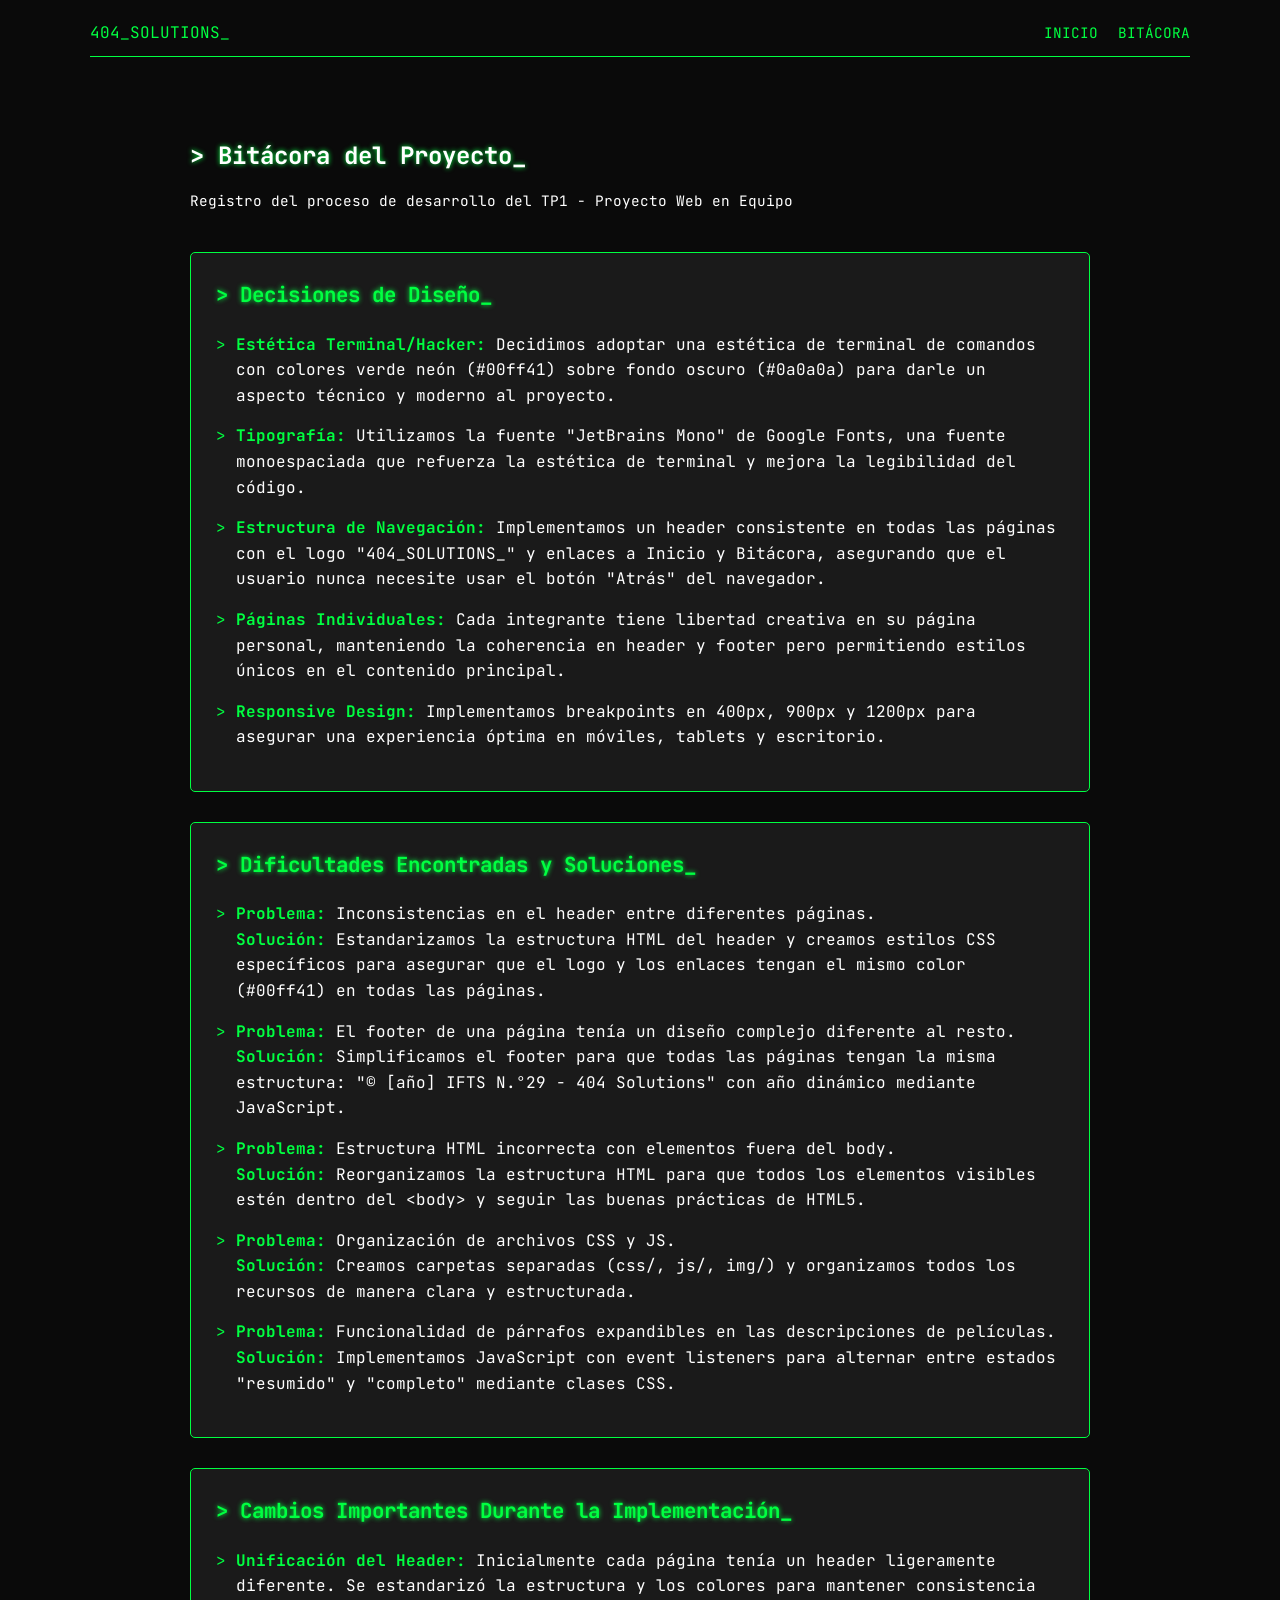
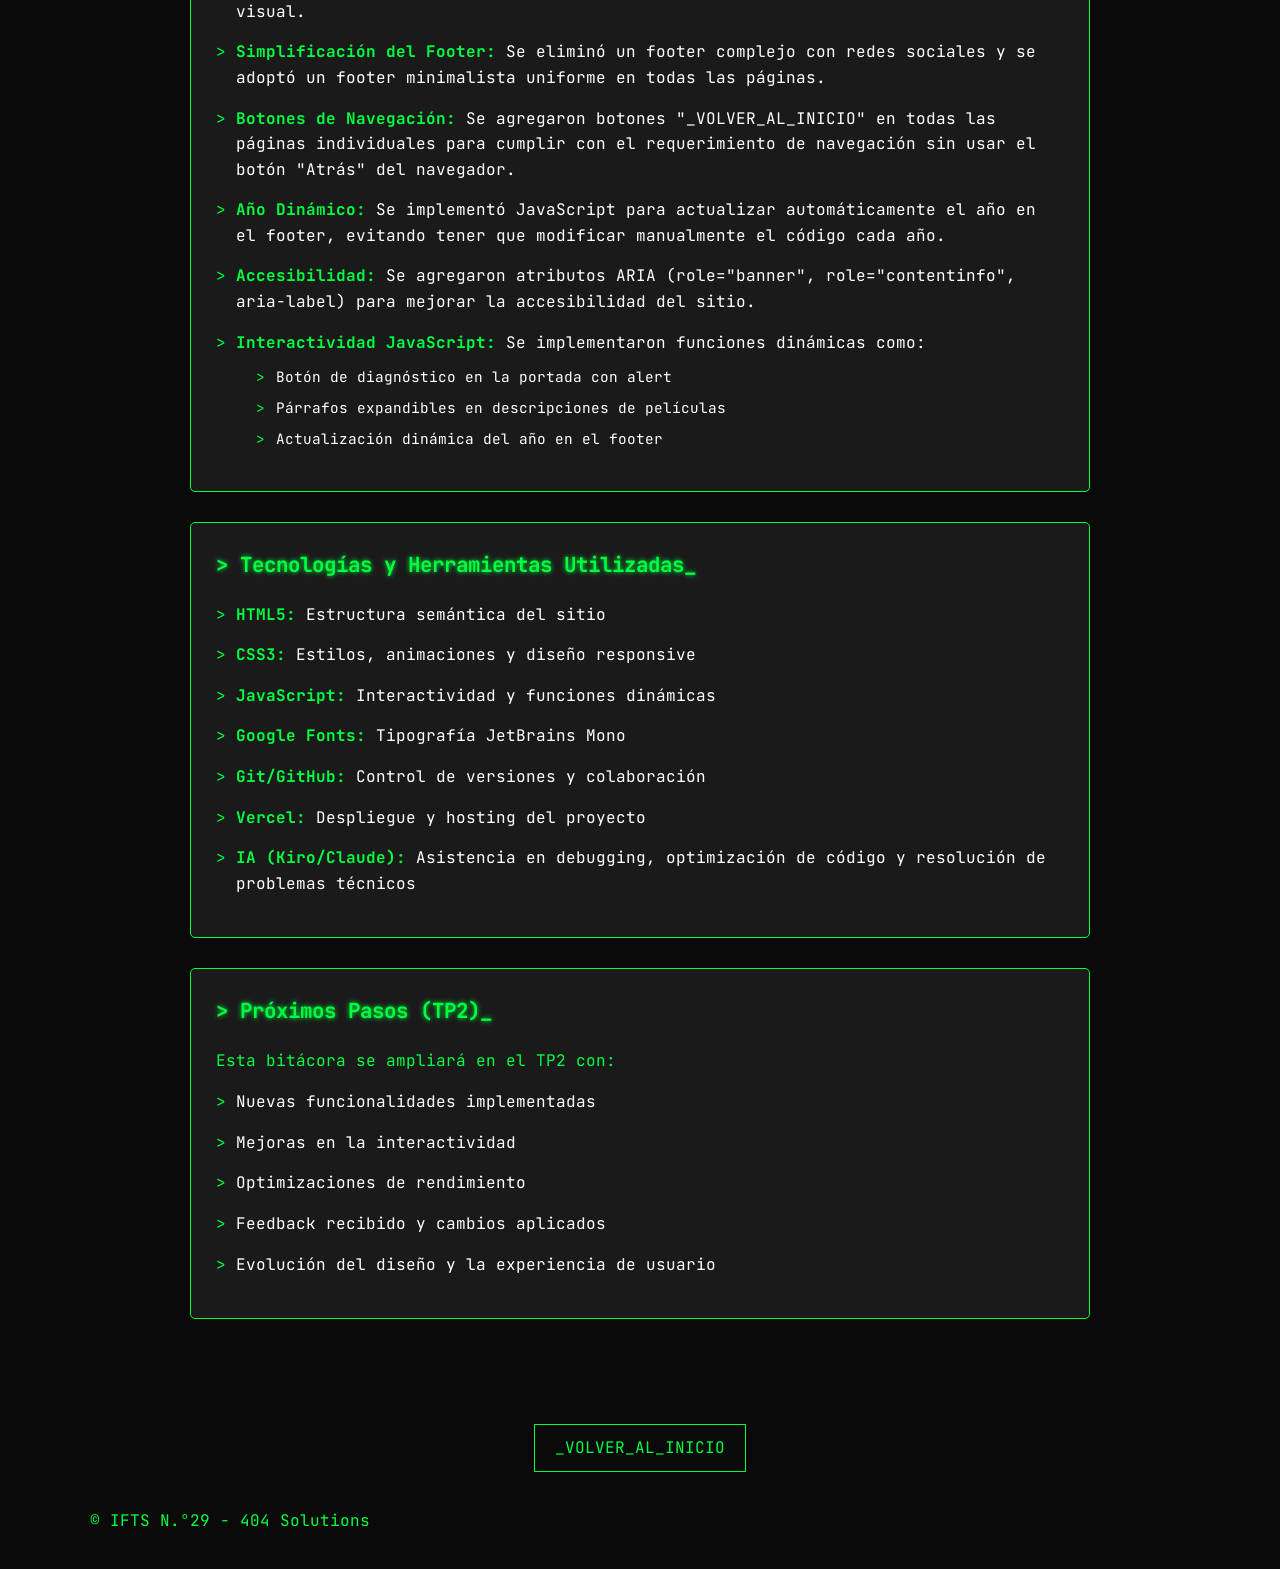
==== bitacora.html @ 89e1ec64 "page raquel.html, estilos y bitacora" ====
<!DOCTYPE html>
<html lang="es">

<head>
    <meta charset="UTF-8">
    <meta name="viewport" content="width=device-width, initial-scale=1.0">
    <title>Bitácora - 404 Solutions</title>
    <link rel="stylesheet" href="css/styles.css">
    <link href="https://fonts.googleapis.com/css2?family=JetBrains+Mono:wght@400;700&display=swap" rel="stylesheet">
    <link rel="icon" href="img/logo404solution.ico" type="image/x-icon" />
</head>

<body class="terminal-theme">
    <header>
        <nav class="nav-container">
            <div class="logo">404_SOLUTIONS_</div>
            <ul class="nav-links">
                <li><a href="index.html">Inicio</a></li>
                <li><a href="bitacora.html" class="active">Bitácora</a></li>
            </ul>
        </nav>
    </header>

    <main>
        <section id="bitacora">
            <h1>&gt; Bitácora del Proyecto_</h1>
            <p>Registro del proceso de desarrollo del TP1 - Proyecto Web en Equipo</p>

            <article class="bitacora-entry">
                <h2>&gt; Decisiones de Diseño_</h2>
                <ul>
                    <li><strong>Estética Terminal/Hacker:</strong> Decidimos adoptar una estética de terminal de comandos con colores verde neón (#00ff41) sobre fondo oscuro (#0a0a0a) para darle un aspecto técnico y moderno al proyecto.</li>
                    
                    <li><strong>Tipografía:</strong> Utilizamos la fuente "JetBrains Mono" de Google Fonts, una fuente monoespaciada que refuerza la estética de terminal y mejora la legibilidad del código.</li>
                    
                    <li><strong>Estructura de Navegación:</strong> Implementamos un header consistente en todas las páginas con el logo "404_SOLUTIONS_" y enlaces a Inicio y Bitácora, asegurando que el usuario nunca necesite usar el botón "Atrás" del navegador.</li>
                    
                    <li><strong>Páginas Individuales:</strong> Cada integrante tiene libertad creativa en su página personal, manteniendo la coherencia en header y footer pero permitiendo estilos únicos en el contenido principal.</li>
                    
                    <li><strong>Responsive Design:</strong> Implementamos breakpoints en 400px, 900px y 1200px para asegurar una experiencia óptima en móviles, tablets y escritorio.</li>
                </ul>
            </article>

            <article class="bitacora-entry">
                <h2>&gt; Dificultades Encontradas y Soluciones_</h2>
                <ul>
                    <li><strong>Problema:</strong> Inconsistencias en el header entre diferentes páginas.
                        <br><strong>Solución:</strong> Estandarizamos la estructura HTML del header y creamos estilos CSS específicos para asegurar que el logo y los enlaces tengan el mismo color (#00ff41) en todas las páginas.</li>
                    
                    <li><strong>Problema:</strong> El footer de una página tenía un diseño complejo diferente al resto.
                        <br><strong>Solución:</strong> Simplificamos el footer para que todas las páginas tengan la misma estructura: "&copy; [año] IFTS N.°29 - 404 Solutions" con año dinámico mediante JavaScript.</li>
                    
                    <li><strong>Problema:</strong> Estructura HTML incorrecta con elementos fuera del body.
                        <br><strong>Solución:</strong> Reorganizamos la estructura HTML para que todos los elementos visibles estén dentro del &lt;body&gt; y seguir las buenas prácticas de HTML5.</li>
                    
                    <li><strong>Problema:</strong> Organización de archivos CSS y JS.
                        <br><strong>Solución:</strong> Creamos carpetas separadas (css/, js/, img/) y organizamos todos los recursos de manera clara y estructurada.</li>
                    
                    <li><strong>Problema:</strong> Funcionalidad de párrafos expandibles en las descripciones de películas.
                        <br><strong>Solución:</strong> Implementamos JavaScript con event listeners para alternar entre estados "resumido" y "completo" mediante clases CSS.</li>
                </ul>
            </article>

            <article class="bitacora-entry">
                <h2>&gt; Cambios Importantes Durante la Implementación_</h2>
                <ul>
                    <li><strong>Unificación del Header:</strong> Inicialmente cada página tenía un header ligeramente diferente. Se estandarizó la estructura y los colores para mantener consistencia visual.</li>
                    
                    <li><strong>Simplificación del Footer:</strong> Se eliminó un footer complejo con redes sociales y se adoptó un footer minimalista uniforme en todas las páginas.</li>
                    
                    <li><strong>Botones de Navegación:</strong> Se agregaron botones "_VOLVER_AL_INICIO" en todas las páginas individuales para cumplir con el requerimiento de navegación sin usar el botón "Atrás" del navegador.</li>
                    
                    <li><strong>Año Dinámico:</strong> Se implementó JavaScript para actualizar automáticamente el año en el footer, evitando tener que modificar manualmente el código cada año.</li>
                    
                    <li><strong>Accesibilidad:</strong> Se agregaron atributos ARIA (role="banner", role="contentinfo", aria-label) para mejorar la accesibilidad del sitio.</li>
                    
                    <li><strong>Interactividad JavaScript:</strong> Se implementaron funciones dinámicas como:
                        <ul>
                            <li>Botón de diagnóstico en la portada con alert</li>
                            <li>Párrafos expandibles en descripciones de películas</li>
                            <li>Actualización dinámica del año en el footer</li>
                        </ul>
                    </li>
                </ul>
            </article>

            <article class="bitacora-entry">
                <h2>&gt; Tecnologías y Herramientas Utilizadas_</h2>
                <ul>
                    <li><strong>HTML5:</strong> Estructura semántica del sitio</li>
                    <li><strong>CSS3:</strong> Estilos, animaciones y diseño responsive</li>
                    <li><strong>JavaScript:</strong> Interactividad y funciones dinámicas</li>
                    <li><strong>Google Fonts:</strong> Tipografía JetBrains Mono</li>
                    <li><strong>Git/GitHub:</strong> Control de versiones y colaboración</li>
                    <li><strong>Vercel:</strong> Despliegue y hosting del proyecto</li>
                    <li><strong>IA (Kiro/Claude):</strong> Asistencia en debugging, optimización de código y resolución de problemas técnicos</li>
                </ul>
            </article>

            <article class="bitacora-entry">
                <h2>&gt; Próximos Pasos (TP2)_</h2>
                <p>Esta bitácora se ampliará en el TP2 con:</p>
                <ul>
                    <li>Nuevas funcionalidades implementadas</li>
                    <li>Mejoras en la interactividad</li>
                    <li>Optimizaciones de rendimiento</li>
                    <li>Feedback recibido y cambios aplicados</li>
                    <li>Evolución del diseño y la experiencia de usuario</li>
                </ul>
            </article>
        </section>

        <div class="back-navigation">
            <a href="index.html" class="nav-button">_VOLVER_AL_INICIO</a>
        </div>
    </main>

    <footer role="contentinfo">
        <p>&copy; <span id="year"></span> IFTS N.°29 - 404 Solutions</p>
    </footer>

    <script src="js/main.js"></script>
</body>

</html>
---- css/styles.css ----
/* Importación de Google Fonts [cite: 60, 95] */
@import url('https://fonts.googleapis.com/css2?family=JetBrains+Mono:wght@400;700&display=swap');

:root {
    --bg-color: #0a0a0a;
    --terminal-green: #00ff41;
    --dark-green: #003b00;
    --text-accent: #ffffff;
    --link-color: #008f11;
    --surface-color: #333
}

body {
    background-color: var(--bg-color);
    color: var(--terminal-green);
    font-family: 'JetBrains Mono', monospace;
    line-height: 1.6;
    margin: 0;
    padding: 20px;
}

/* Navegación  */
.nav-container {
    display: flex;
    justify-content: space-between;
    align-items: center;
    border-bottom: 1px solid var(--terminal-green);
    padding-bottom: 10px;
    margin-bottom: 40px;
}

.nav-links {
    list-style: none;
    display: flex;
    gap: 20px;
    margin: 0;
}

.nav-links a {
    color: var(--terminal-green);
    text-decoration: none;
    text-transform: uppercase;
    font-size: 0.9rem;
}

.nav-links a:hover {
    background: var(--terminal-green);
    color: var(--bg-color);
}

/* Secciones */
h1, h2 {
    color: var(--text-accent);
    text-shadow: 0 0 5px var(--terminal-green);
}

/* Grid de Integrantes*/
.grid-container {
    display: grid;
    gap: 20px;
    margin-top: 20px;
}

.card-link {
    border: 1px solid var(--terminal-green);
    padding: 15px;
    text-decoration: none;
    color: var(--terminal-green);
    text-align: center;
    transition: all 0.3s ease;
}

.card-link:hover {
    background-color: var(--dark-green);
    box-shadow: 0 0 10px var(--terminal-green);
}

/* Botón de Interacción */
.nav-button {
    background-color: transparent;
    border: 1px solid var(--terminal-green);
    color: var(--terminal-green);
    padding: 10px 20px;
    font-family: inherit;
    cursor: pointer;
    margin-top: 15px;
}

.nav-button:hover {
    background-color: var(--terminal-green);
    color: var(--bg-color);
}

/* Perfil y Tarjeta */
.profile-main {
    display: flex;
    flex-direction: column;
    align-items: center;
    padding: 20px;
}

.profile-card {
    background: #1a1a1a;
    border: 1px solid var(--terminal-green);
    width: 100%;
    max-width: 800px;
    border-radius: 5px;
    overflow: hidden;
    margin-bottom: 30px;
}

.terminal-header {
    background: #333;
    padding: 8px 15px;
    display: flex;
    align-items: center;
    gap: 8px;
}

.dot { height: 12px; width: 12px; border-radius: 50%; display: inline-block; }
.red { background: #ff5f56; }
.yellow { background: #ffbd2e; }
.green { background: #27c93f; }
.title { color: #ccc; font-size: 0.8rem; margin-left: 10px; }

.profile-content {
    display: flex;
    flex-wrap: wrap;
    padding: 30px;
    gap: 30px;
}

.profile-image img {
    width: 200px;
    height: 200px;
    border: 2px solid var(--terminal-green);
    filter: grayscale(1) contrast(1.2);
    object-fit: cover;
}

.profile-info h1 { margin-top: 0; font-size: 1.5rem; }
.role { color: var(--text-accent); font-weight: bold; }

.skills {
    list-style: none;
    padding: 0;
    display: flex;
    flex-wrap: wrap;
    gap: 10px;
}

.skills li::before { content: "> "; }

.back-navigation { 
  margin-top: 20px; 
  text-align: center;
  padding: 20px;
}

.back-navigation .nav-button {
  display: inline-block;
  background-color: transparent;
  border: 1px solid var(--terminal-green);
  color: var(--terminal-green);
  padding: 10px 20px;
  font-family: inherit;
  cursor: pointer;
  text-decoration: none;
  transition: background-color 0.3s ease, color 0.3s ease;
}

.back-navigation .nav-button:hover {
  background-color: var(--terminal-green);
  color: var(--bg-color);
}

/* Ajuste Responsivo para la Tarjeta */
@media (max-width: 600px) {
    .profile-content { flex-direction: column; align-items: center; text-align: center; }
    .skills { justify-content: center; }
}

/* Estilos para Bitácora */
#bitacora {
    max-width: 900px;
    margin: 0 auto;
    padding: 20px;
}

#bitacora h1 {
    margin-bottom: 10px;
}

#bitacora > p {
    color: var(--text-accent);
    margin-bottom: 40px;
    font-size: 0.9rem;
}

.bitacora-entry {
    background: #1a1a1a;
    border: 1px solid var(--terminal-green);
    border-radius: 5px;
    padding: 25px;
    margin-bottom: 30px;
}

.bitacora-entry h2 {
    color: var(--terminal-green);
    margin-top: 0;
    margin-bottom: 20px;
    font-size: 1.3rem;
}

.bitacora-entry ul {
    list-style: none;
    padding-left: 0;
}

.bitacora-entry ul li {
    color: var(--text-accent);
    margin-bottom: 15px;
    padding-left: 20px;
    position: relative;
}

.bitacora-entry ul li::before {
    content: "> ";
    color: var(--terminal-green);
    position: absolute;
    left: 0;
}

.bitacora-entry ul ul {
    margin-top: 10px;
    padding-left: 20px;
}

.bitacora-entry ul ul li {
    font-size: 0.9rem;
    margin-bottom: 8px;
}

.bitacora-entry strong {
    color: var(--terminal-green);
}


/* BREAKPOINTS OBLIGATORIOS  */

/* Móvil Pequeño (400px) */
@media (min-width: 400px) {
    .grid-container {
        grid-template-columns: 1fr;
    }
}

/* Tablets (900px)  */
@media (min-width: 900px) {
    .grid-container {
        grid-template-columns: repeat(2, 1fr);
    }
}

/* Escritorio (1200px) */
@media (min-width: 1200px) {
    .grid-container {
        grid-template-columns: repeat(4, 1fr);
    }
    body {
        max-width: 1100px;
        margin: 0 auto;
    }
}
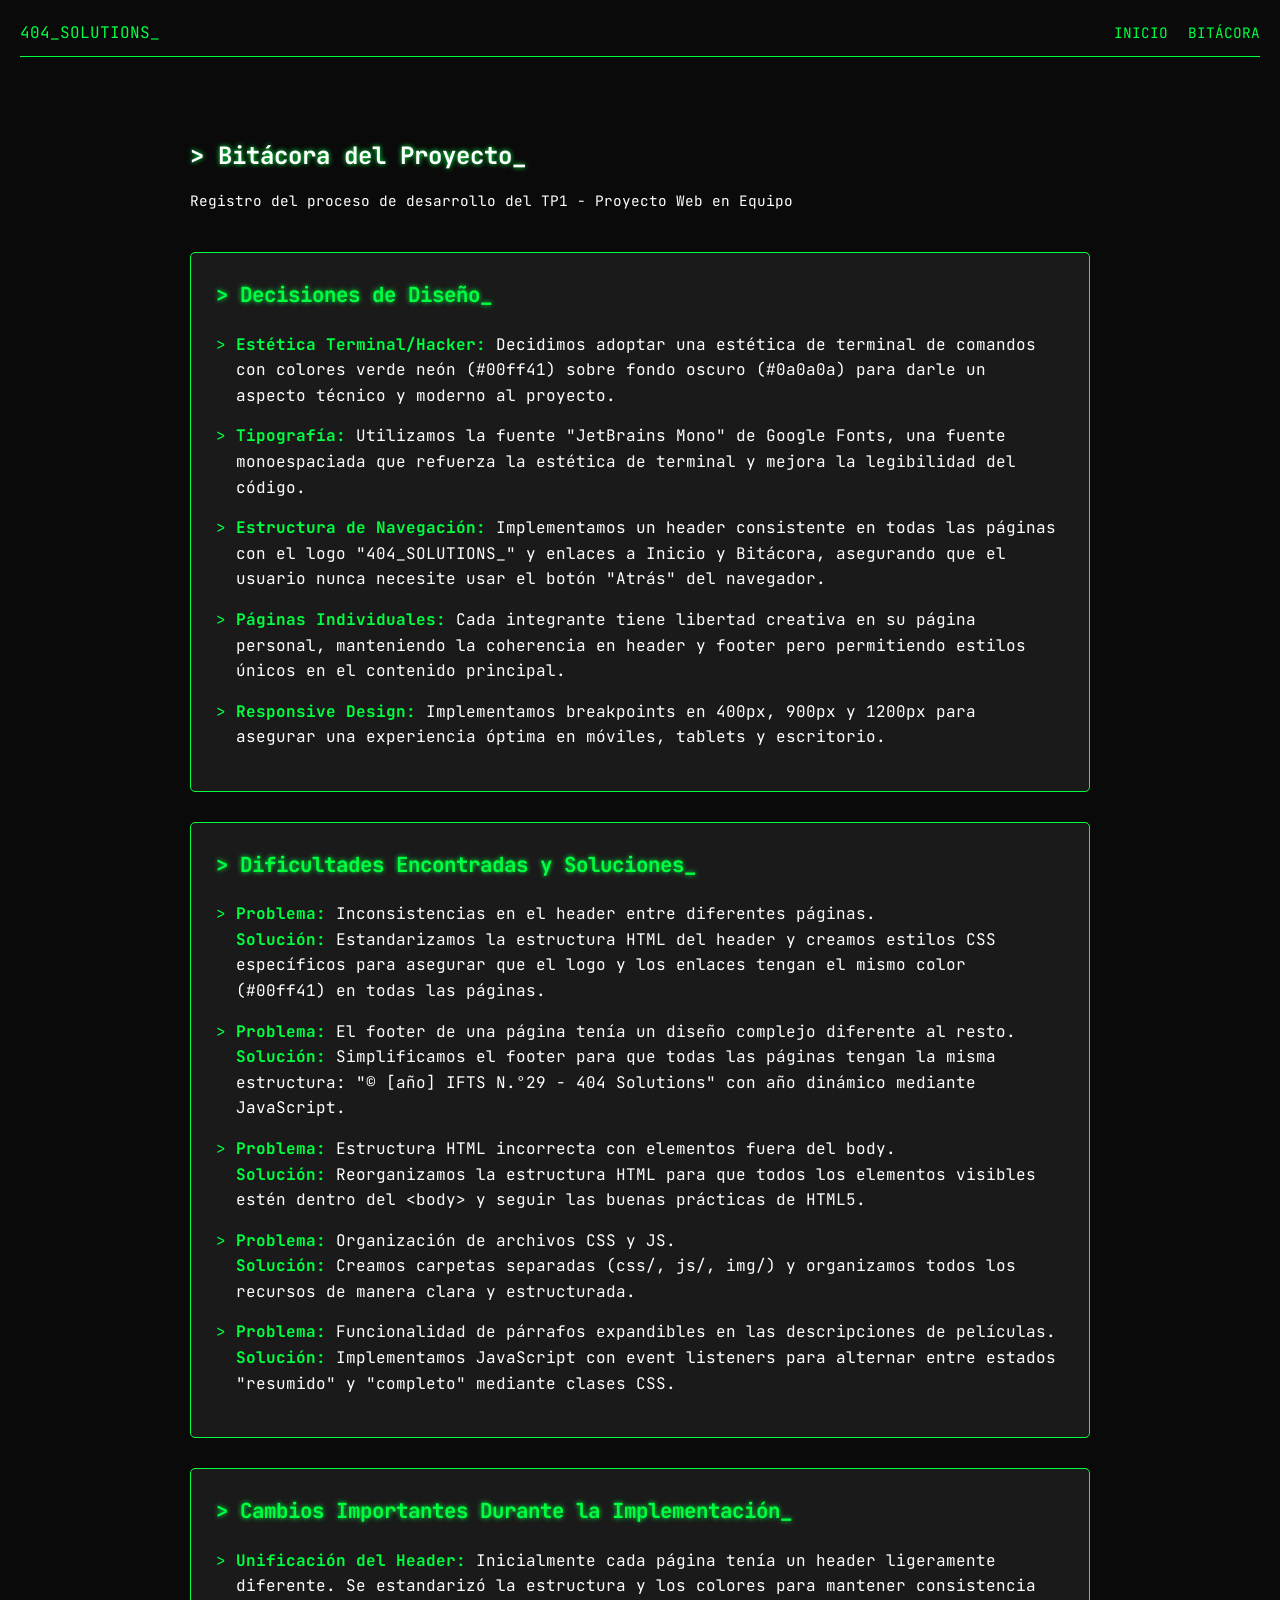
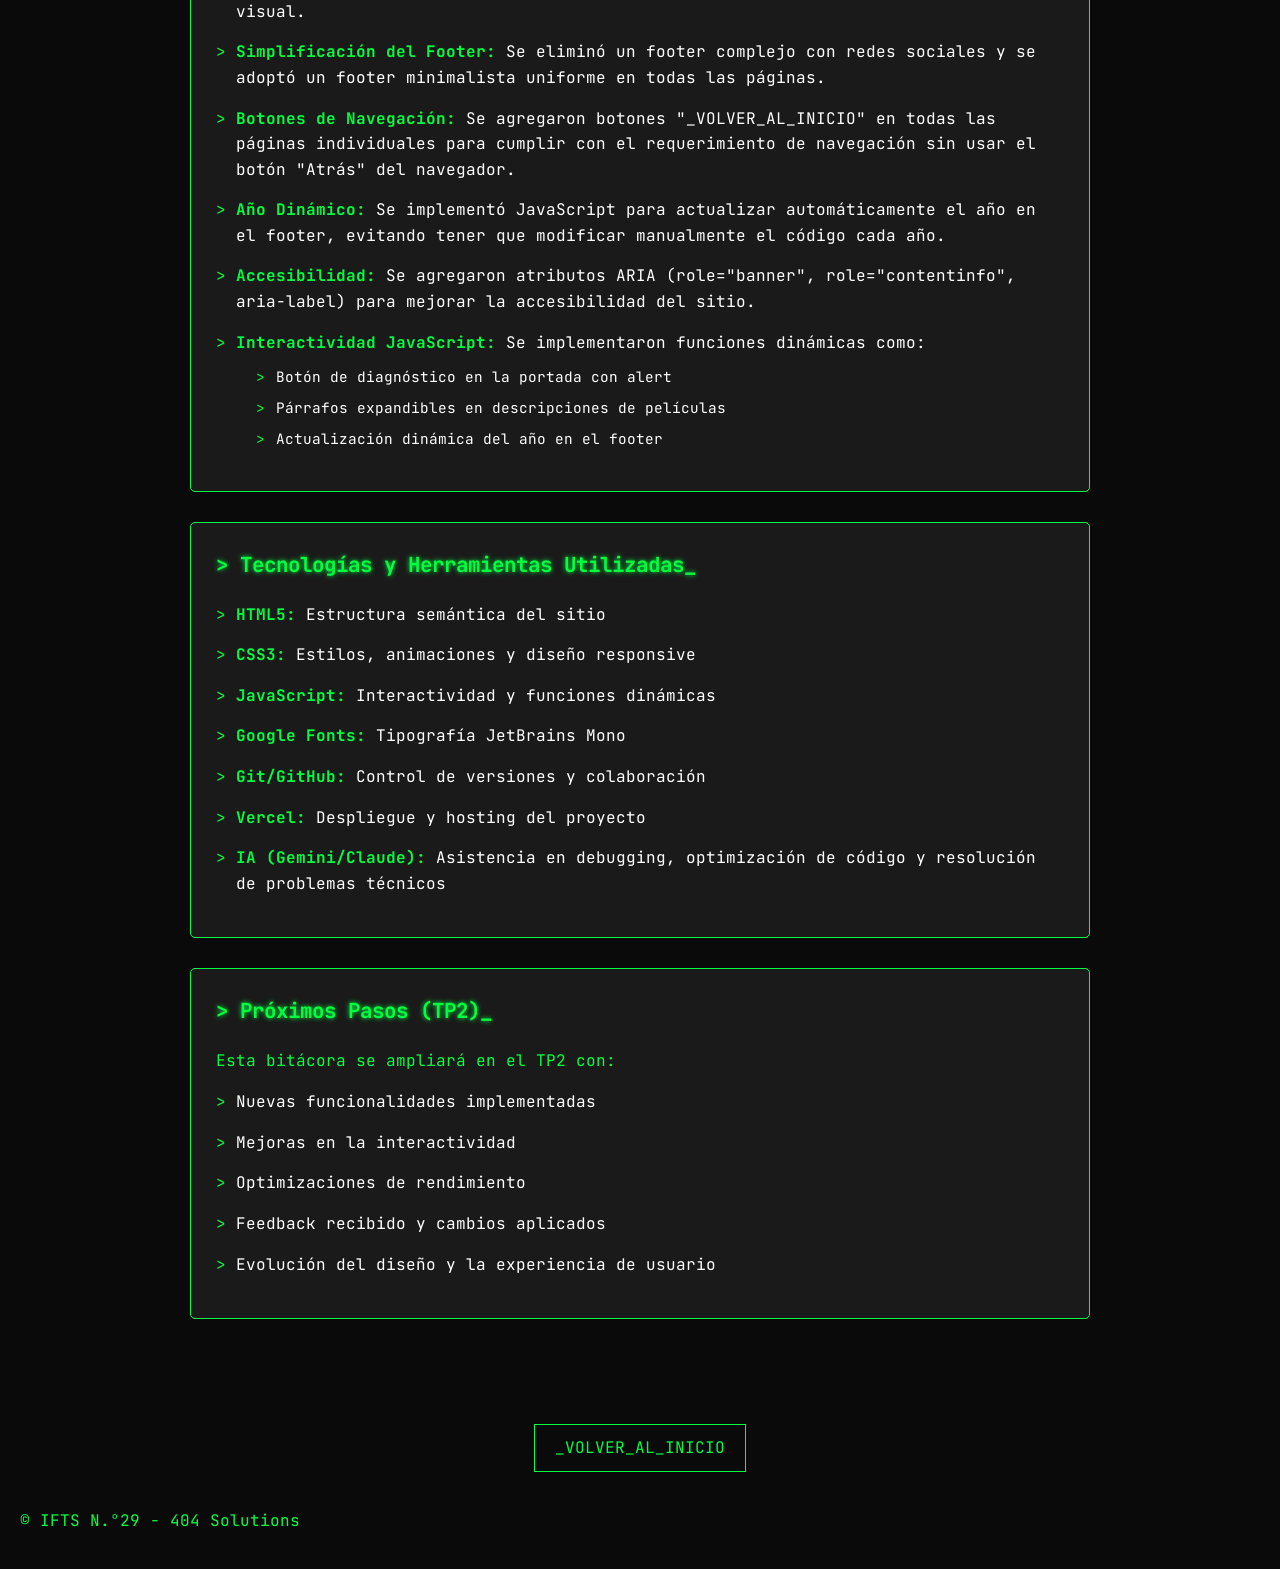
==== commit 0a9de66a: "modifica index y raquel" ====
--- a/bitacora.html
+++ b/bitacora.html
@@ -93,7 +93,7 @@
                     <li><strong>Google Fonts:</strong> Tipografía JetBrains Mono</li>
                     <li><strong>Git/GitHub:</strong> Control de versiones y colaboración</li>
                     <li><strong>Vercel:</strong> Despliegue y hosting del proyecto</li>
-                    <li><strong>IA (Kiro/Claude):</strong> Asistencia en debugging, optimización de código y resolución de problemas técnicos</li>
+                    <li><strong>IA (Gemini/Claude):</strong> Asistencia en debugging, optimización de código y resolución de problemas técnicos</li>
                 </ul>
             </article>
 
--- a/css/styles.css
+++ b/css/styles.css
@@ -54,11 +54,401 @@
     text-shadow: 0 0 5px var(--terminal-green);
 }
 
-/* Grid de Integrantes*/
+/* Hero Section Mejorado */
+#hero {
+    padding: 60px 20px;
+    text-align: center;
+    position: relative;
+    overflow: hidden;
+}
+
+#hero::before {
+    content: '';
+    position: absolute;
+    top: 0;
+    left: 0;
+    right: 0;
+    bottom: 0;
+    background: repeating-linear-gradient(
+        0deg,
+        transparent,
+        transparent 2px,
+        rgba(0, 255, 65, 0.03) 2px,
+        rgba(0, 255, 65, 0.03) 4px
+    );
+    pointer-events: none;
+    animation: scanlines 8s linear infinite;
+}
+
+@keyframes scanlines {
+    0% { transform: translateY(0); }
+    100% { transform: translateY(20px); }
+}
+
+.hero-content {
+    position: relative;
+    z-index: 1;
+    max-width: 800px;
+    margin: 0 auto;
+}
+
+.terminal-prompt {
+    font-size: 0.9rem;
+    margin-bottom: 20px;
+    opacity: 0;
+    animation: fadeIn 0.5s ease forwards;
+}
+
+.prompt-symbol {
+    color: var(--terminal-green);
+    margin-right: 5px;
+}
+
+.prompt-text {
+    color: var(--text-accent);
+}
+
+@keyframes fadeIn {
+    to { opacity: 1; }
+}
+
+.glitch-text {
+    font-size: clamp(2rem, 5vw, 3.5rem);
+    margin: 20px 0;
+    position: relative;
+    animation: glitch 3s infinite;
+}
+
+@keyframes glitch {
+    0%, 90%, 100% { transform: translate(0); }
+    92% { transform: translate(-2px, 2px); }
+    94% { transform: translate(2px, -2px); }
+    96% { transform: translate(-2px, -2px); }
+}
+
+.hero-description {
+    font-size: 1.1rem;
+    color: var(--text-accent);
+    margin: 30px 0;
+    line-height: 1.8;
+}
+
+.hero-stats {
+    display: flex;
+    justify-content: center;
+    gap: 40px;
+    margin: 40px 0;
+    flex-wrap: wrap;
+}
+
+.stat-item {
+    display: flex;
+    flex-direction: column;
+    align-items: center;
+    padding: 20px;
+    border: 1px solid var(--terminal-green);
+    background: rgba(0, 255, 65, 0.05);
+    min-width: 120px;
+    transition: all 0.3s ease;
+}
+
+.stat-item:hover {
+    background: rgba(0, 255, 65, 0.1);
+    box-shadow: 0 0 20px rgba(0, 255, 65, 0.3);
+    transform: translateY(-5px);
+}
+
+.stat-number {
+    font-size: 2rem;
+    font-weight: bold;
+    color: var(--terminal-green);
+    text-shadow: 0 0 10px var(--terminal-green);
+}
+
+.stat-label {
+    font-size: 0.8rem;
+    color: var(--text-accent);
+    margin-top: 5px;
+}
+
+.pulse-button {
+    animation: pulse 2s infinite;
+    position: relative;
+    overflow: hidden;
+}
+
+@keyframes pulse {
+    0%, 100% { box-shadow: 0 0 0 0 rgba(0, 255, 65, 0.7); }
+    50% { box-shadow: 0 0 0 10px rgba(0, 255, 65, 0); }
+}
+
+.button-icon {
+    margin-right: 8px;
+}
+
+.hero-decoration {
+    margin-top: 2.5rem;
+    padding: 0;
+    border: 0.0625rem solid var(--terminal-green);
+    background: rgba(0, 0, 0, 0.8);
+    text-align: left;
+    max-width: 37.5rem;
+    margin-left: auto;
+    margin-right: auto;
+    border-radius: 0.3125rem;
+    overflow: hidden;
+}
+
+.terminal-window-header {
+    background: #1a1a1a;
+    padding: 0.5rem 0.9375rem;
+    display: flex;
+    align-items: center;
+    gap: 0.5rem;
+    border-bottom: 0.0625rem solid var(--terminal-green);
+}
+
+.term-dot {
+    height: 0.75rem;
+    width: 0.75rem;
+    border-radius: 50%;
+    display: inline-block;
+}
+
+.term-dot.red { background: #ff5f56; }
+.term-dot.yellow { background: #ffbd2e; }
+.term-dot.green { background: #27c93f; }
+
+.term-title {
+    color: var(--terminal-green);
+    font-size: 0.8rem;
+    margin-left: 0.625rem;
+    font-family: 'JetBrains Mono', monospace;
+}
+
+.code-lines {
+    display: flex;
+    flex-direction: column;
+    gap: 0.5rem;
+    padding: 1.25rem;
+    height: 12.5rem;
+    overflow-y: auto;
+    scroll-behavior: smooth;
+}
+
+.code-lines::-webkit-scrollbar {
+    width: 0.5rem;
+}
+
+.code-lines::-webkit-scrollbar-track {
+    background: rgba(0, 0, 0, 0.3);
+}
+
+.code-lines::-webkit-scrollbar-thumb {
+    background: var(--terminal-green);
+    border-radius: 0.25rem;
+}
+
+.code-lines::-webkit-scrollbar-thumb:hover {
+    background: var(--link-color);
+}
+
+.terminal-prompt {
+    color: var(--terminal-green);
+    font-weight: bold;
+    margin-right: 5px;
+}
+
+.code-line {
+    font-size: 0.85rem;
+    color: var(--terminal-green);
+    display: block;
+}
+
+.status-ok {
+    color: #00ff00;
+    font-weight: bold;
+    text-shadow: 0 0 5px #00ff00;
+}
+
+/* Team Section Mejorado */
+#team-list {
+    padding: 60px 20px;
+}
+
+.section-header {
+    text-align: center;
+    margin-bottom: 50px;
+}
+
+.section-header h2 {
+    margin-bottom: 10px;
+}
+
+.section-subtitle {
+    color: var(--text-accent);
+    font-size: 0.9rem;
+    opacity: 0.7;
+}
+
+/* Grid de Integrantes Mejorado */
 .grid-container {
     display: grid;
-    gap: 20px;
+    gap: 25px;
     margin-top: 20px;
+    grid-template-columns: repeat(auto-fit, minmax(250px, 1fr));
+    max-width: 1400px;
+    margin-left: auto;
+    margin-right: auto;
+    justify-items: center;
+}
+
+/* Para 5 elementos: 3 arriba, 2 abajo centrados */
+.grid-container {
+    display: flex;
+    flex-wrap: wrap;
+    gap: 25px;
+    margin-top: 20px;
+    justify-content: center;
+    max-width: 1400px;
+    margin-left: auto;
+    margin-right: auto;
+}
+
+.team-card {
+    border: 2px solid var(--terminal-green);
+    padding: 25px;
+    text-decoration: none;
+    color: var(--terminal-green);
+    background: rgba(0, 0, 0, 0.5);
+    transition: all 0.3s ease;
+    position: relative;
+    overflow: hidden;
+    display: flex;
+    flex-direction: column;
+    width: 280px;
+    flex-shrink: 0;
+}
+
+.team-card::before {
+    content: '';
+    position: absolute;
+    top: 0;
+    left: -100%;
+    width: 100%;
+    height: 100%;
+    background: linear-gradient(90deg, transparent, rgba(0, 255, 65, 0.1), transparent);
+    transition: left 0.5s ease;
+}
+
+.team-card:hover::before {
+    left: 100%;
+}
+
+.team-card:hover {
+    background-color: rgba(0, 59, 0, 0.3);
+    box-shadow: 0 0 30px rgba(0, 255, 65, 0.4);
+    transform: translateY(-10px);
+    border-color: var(--text-accent);
+}
+
+.team-card.card-disabled {
+    opacity: 0.5;
+    cursor: not-allowed;
+}
+
+.team-card.card-disabled:hover {
+    transform: none;
+    box-shadow: none;
+    background-color: rgba(0, 0, 0, 0.5);
+}
+
+.card-header {
+    display: flex;
+    justify-content: space-between;
+    align-items: center;
+    margin-bottom: 15px;
+}
+
+.card-avatar {
+    width: 60px;
+    height: 60px;
+    border-radius: 50%;
+    overflow: hidden;
+    border: 2px solid var(--terminal-green);
+    display: flex;
+    align-items: center;
+    justify-content: center;
+    background: rgba(0, 0, 0, 0.8);
+    box-shadow: 0 0 10px rgba(0, 255, 65, 0.3);
+}
+
+.avatar-img {
+    width: 100%;
+    height: 100%;
+    object-fit: cover;
+    filter: grayscale(100%) contrast(1.2);
+    transition: filter 0.3s ease;
+}
+
+.team-card:hover .avatar-img {
+    filter: grayscale(0%) contrast(1);
+}
+
+.avatar-placeholder {
+    font-size: 2rem;
+    color: var(--terminal-green);
+    font-weight: bold;
+}
+
+.card-icon {
+    font-size: 2rem;
+}
+
+.card-status {
+    font-size: 0.7rem;
+    color: var(--terminal-green);
+    font-weight: bold;
+    animation: blink 2s infinite;
+}
+
+.card-status.offline {
+    color: #666;
+    animation: none;
+}
+
+@keyframes blink {
+    0%, 50%, 100% { opacity: 1; }
+    25%, 75% { opacity: 0.5; }
+}
+
+.card-name {
+    font-size: 1.5rem;
+    color: var(--text-accent);
+    margin: 10px 0;
+    text-shadow: 0 0 5px var(--terminal-green);
+}
+
+.card-role {
+    font-size: 0.9rem;
+    color: var(--terminal-green);
+    margin-bottom: 20px;
+}
+
+.card-footer {
+    margin-top: auto;
+    text-align: right;
+}
+
+.card-arrow {
+    font-size: 1.5rem;
+    color: var(--terminal-green);
+    transition: transform 0.3s ease;
+    display: inline-block;
+}
+
+.team-card:hover .card-arrow {
+    transform: translateX(10px);
 }
 
 .card-link {
@@ -251,24 +641,34 @@
 /* Móvil Pequeño (400px) */
 @media (min-width: 400px) {
     .grid-container {
-        grid-template-columns: 1fr;
+        justify-content: center;
+    }
+    
+    .team-card {
+        width: 100%;
+        max-width: 350px;
     }
 }
 
 /* Tablets (900px)  */
 @media (min-width: 900px) {
     .grid-container {
-        grid-template-columns: repeat(2, 1fr);
+        justify-content: center;
+    }
+    
+    .team-card {
+        width: 280px;
     }
 }
 
 /* Escritorio (1200px) */
 @media (min-width: 1200px) {
-    .grid-container {
-        grid-template-columns: repeat(4, 1fr);
-    }
     body {
-        max-width: 1100px;
+        max-width: 1400px;
         margin: 0 auto;
     }
+    
+    .grid-container {
+        justify-content: center;
+    }
 }
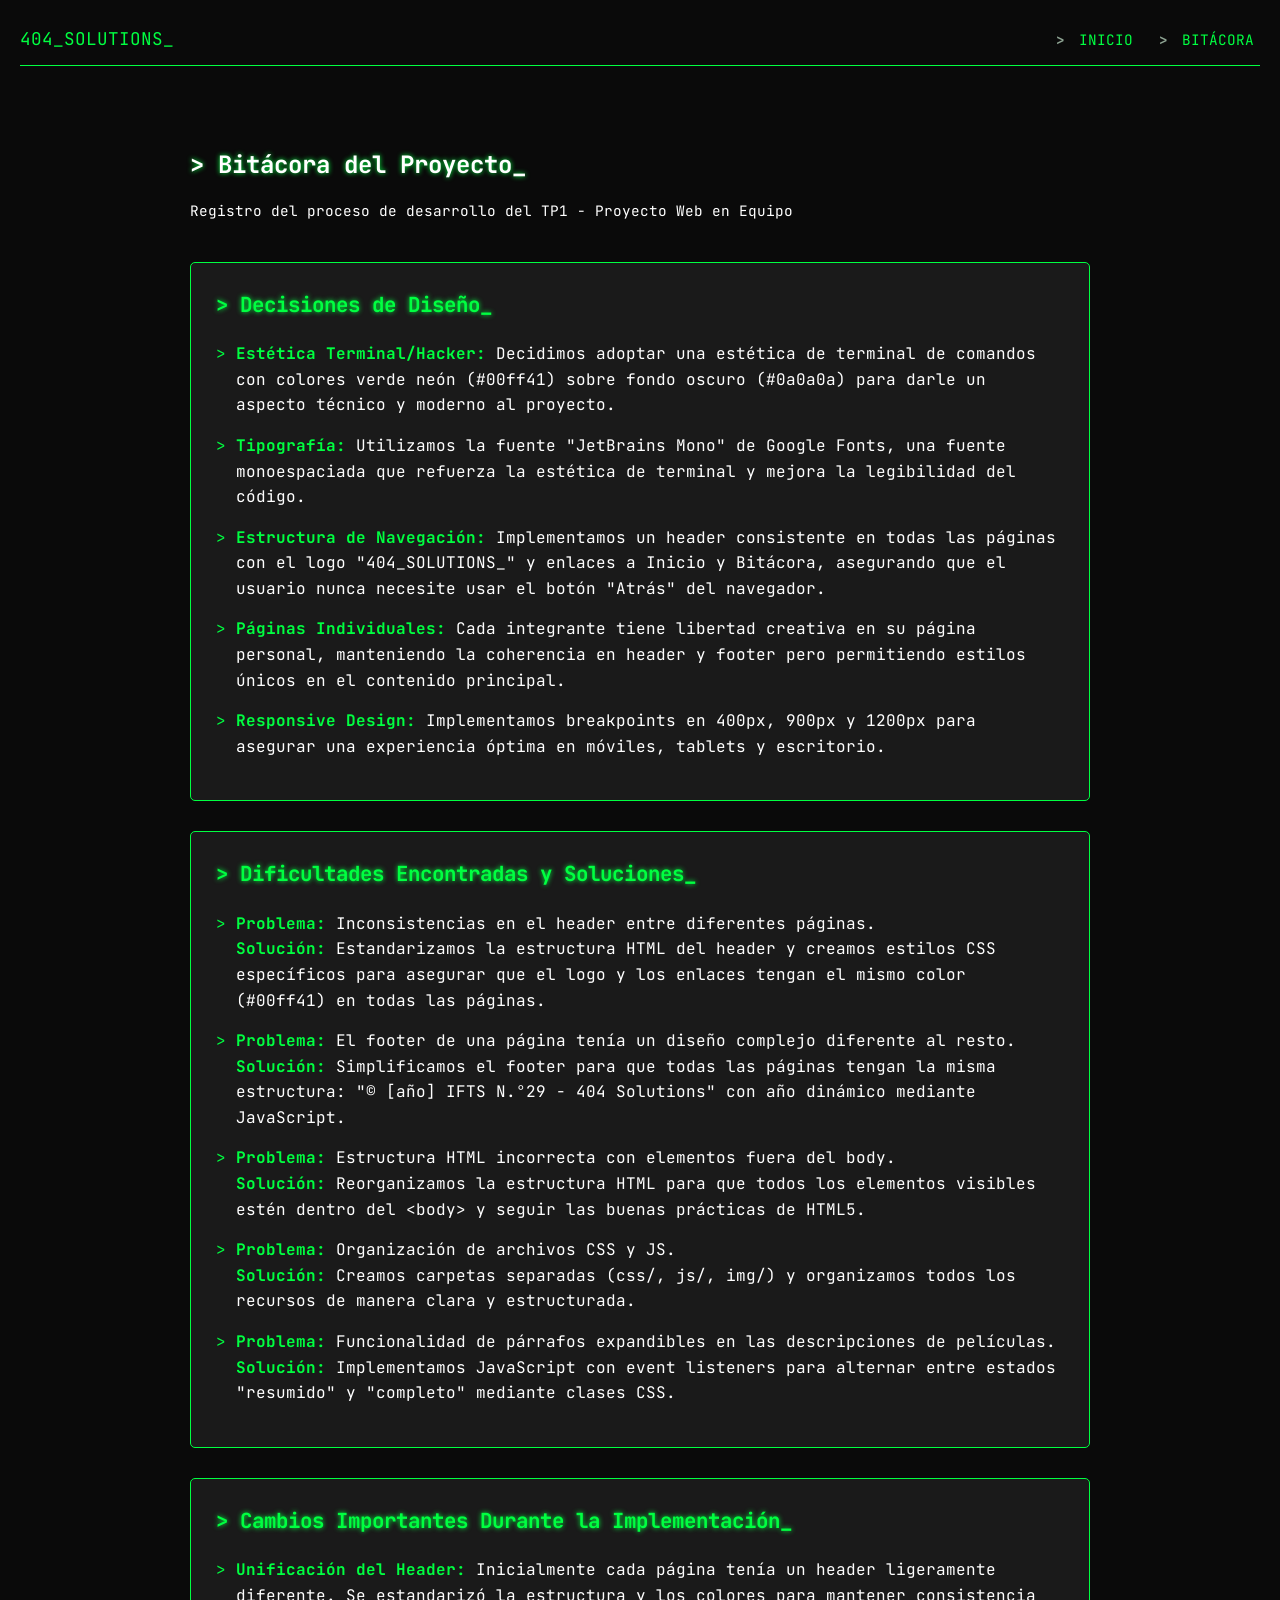
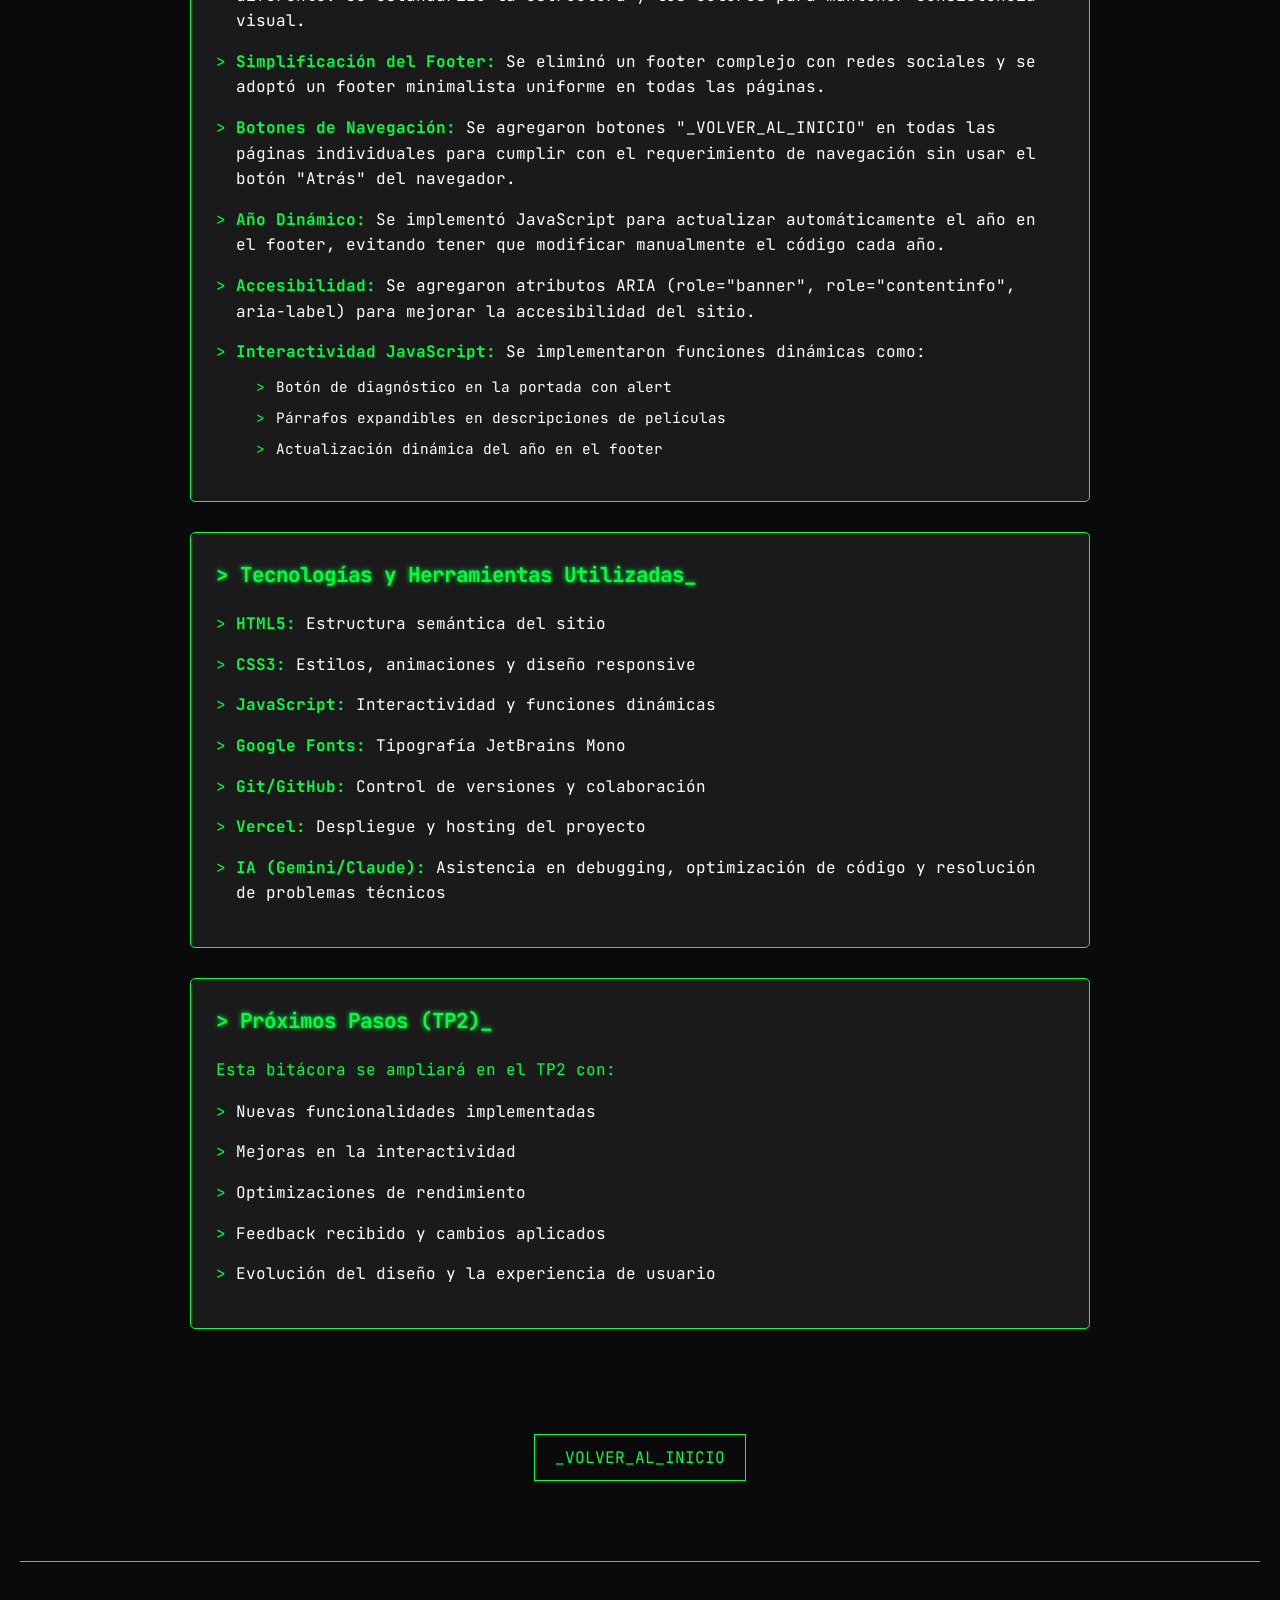
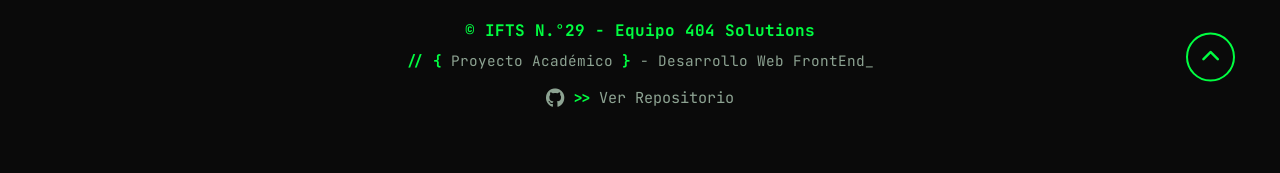
==== commit bde7b5a4: "feat: unificar header, footer, favicon y activar tarjeta Mariana en index" ====
--- a/bitacora.html
+++ b/bitacora.html
@@ -1,125 +1,243 @@
-<!DOCTYPE html>
+<!doctype html>
 <html lang="es">
-
-<head>
-    <meta charset="UTF-8">
-    <meta name="viewport" content="width=device-width, initial-scale=1.0">
+  <head>
+    <meta charset="UTF-8" />
+    <meta name="viewport" content="width=device-width, initial-scale=1.0" />
     <title>Bitácora - 404 Solutions</title>
-    <link rel="stylesheet" href="css/styles.css">
-    <link href="https://fonts.googleapis.com/css2?family=JetBrains+Mono:wght@400;700&display=swap" rel="stylesheet">
+    <link rel="stylesheet" href="css/styles.css" />
+    <link
+      href="https://fonts.googleapis.com/css2?family=JetBrains+Mono:wght@400;700&display=swap"
+      rel="stylesheet"
+    />
+    <link
+      rel="stylesheet"
+      href="https://cdnjs.cloudflare.com/ajax/libs/font-awesome/6.5.1/css/all.min.css"
+    />
     <link rel="icon" href="img/logo404solution.ico" type="image/x-icon" />
-</head>
-
-<body class="terminal-theme">
+  </head>
+
+  <body class="terminal-theme">
     <header>
-        <nav class="nav-container">
-            <div class="logo">404_SOLUTIONS_</div>
-            <ul class="nav-links">
-                <li><a href="index.html">Inicio</a></li>
-                <li><a href="bitacora.html" class="active">Bitácora</a></li>
-            </ul>
-        </nav>
+      <nav class="nav-container">
+        <a href="index.html" class="logo">404_SOLUTIONS_</a>
+        <ul class="nav-links">
+          <li><a href="index.html">Inicio</a></li>
+          <li><a href="bitacora.html" class="active">Bitácora</a></li>
+        </ul>
+      </nav>
     </header>
 
     <main>
-        <section id="bitacora">
-            <h1>&gt; Bitácora del Proyecto_</h1>
-            <p>Registro del proceso de desarrollo del TP1 - Proyecto Web en Equipo</p>
-
-            <article class="bitacora-entry">
-                <h2>&gt; Decisiones de Diseño_</h2>
-                <ul>
-                    <li><strong>Estética Terminal/Hacker:</strong> Decidimos adoptar una estética de terminal de comandos con colores verde neón (#00ff41) sobre fondo oscuro (#0a0a0a) para darle un aspecto técnico y moderno al proyecto.</li>
-                    
-                    <li><strong>Tipografía:</strong> Utilizamos la fuente "JetBrains Mono" de Google Fonts, una fuente monoespaciada que refuerza la estética de terminal y mejora la legibilidad del código.</li>
-                    
-                    <li><strong>Estructura de Navegación:</strong> Implementamos un header consistente en todas las páginas con el logo "404_SOLUTIONS_" y enlaces a Inicio y Bitácora, asegurando que el usuario nunca necesite usar el botón "Atrás" del navegador.</li>
-                    
-                    <li><strong>Páginas Individuales:</strong> Cada integrante tiene libertad creativa en su página personal, manteniendo la coherencia en header y footer pero permitiendo estilos únicos en el contenido principal.</li>
-                    
-                    <li><strong>Responsive Design:</strong> Implementamos breakpoints en 400px, 900px y 1200px para asegurar una experiencia óptima en móviles, tablets y escritorio.</li>
-                </ul>
-            </article>
-
-            <article class="bitacora-entry">
-                <h2>&gt; Dificultades Encontradas y Soluciones_</h2>
-                <ul>
-                    <li><strong>Problema:</strong> Inconsistencias en el header entre diferentes páginas.
-                        <br><strong>Solución:</strong> Estandarizamos la estructura HTML del header y creamos estilos CSS específicos para asegurar que el logo y los enlaces tengan el mismo color (#00ff41) en todas las páginas.</li>
-                    
-                    <li><strong>Problema:</strong> El footer de una página tenía un diseño complejo diferente al resto.
-                        <br><strong>Solución:</strong> Simplificamos el footer para que todas las páginas tengan la misma estructura: "&copy; [año] IFTS N.°29 - 404 Solutions" con año dinámico mediante JavaScript.</li>
-                    
-                    <li><strong>Problema:</strong> Estructura HTML incorrecta con elementos fuera del body.
-                        <br><strong>Solución:</strong> Reorganizamos la estructura HTML para que todos los elementos visibles estén dentro del &lt;body&gt; y seguir las buenas prácticas de HTML5.</li>
-                    
-                    <li><strong>Problema:</strong> Organización de archivos CSS y JS.
-                        <br><strong>Solución:</strong> Creamos carpetas separadas (css/, js/, img/) y organizamos todos los recursos de manera clara y estructurada.</li>
-                    
-                    <li><strong>Problema:</strong> Funcionalidad de párrafos expandibles en las descripciones de películas.
-                        <br><strong>Solución:</strong> Implementamos JavaScript con event listeners para alternar entre estados "resumido" y "completo" mediante clases CSS.</li>
-                </ul>
-            </article>
-
-            <article class="bitacora-entry">
-                <h2>&gt; Cambios Importantes Durante la Implementación_</h2>
-                <ul>
-                    <li><strong>Unificación del Header:</strong> Inicialmente cada página tenía un header ligeramente diferente. Se estandarizó la estructura y los colores para mantener consistencia visual.</li>
-                    
-                    <li><strong>Simplificación del Footer:</strong> Se eliminó un footer complejo con redes sociales y se adoptó un footer minimalista uniforme en todas las páginas.</li>
-                    
-                    <li><strong>Botones de Navegación:</strong> Se agregaron botones "_VOLVER_AL_INICIO" en todas las páginas individuales para cumplir con el requerimiento de navegación sin usar el botón "Atrás" del navegador.</li>
-                    
-                    <li><strong>Año Dinámico:</strong> Se implementó JavaScript para actualizar automáticamente el año en el footer, evitando tener que modificar manualmente el código cada año.</li>
-                    
-                    <li><strong>Accesibilidad:</strong> Se agregaron atributos ARIA (role="banner", role="contentinfo", aria-label) para mejorar la accesibilidad del sitio.</li>
-                    
-                    <li><strong>Interactividad JavaScript:</strong> Se implementaron funciones dinámicas como:
-                        <ul>
-                            <li>Botón de diagnóstico en la portada con alert</li>
-                            <li>Párrafos expandibles en descripciones de películas</li>
-                            <li>Actualización dinámica del año en el footer</li>
-                        </ul>
-                    </li>
-                </ul>
-            </article>
-
-            <article class="bitacora-entry">
-                <h2>&gt; Tecnologías y Herramientas Utilizadas_</h2>
-                <ul>
-                    <li><strong>HTML5:</strong> Estructura semántica del sitio</li>
-                    <li><strong>CSS3:</strong> Estilos, animaciones y diseño responsive</li>
-                    <li><strong>JavaScript:</strong> Interactividad y funciones dinámicas</li>
-                    <li><strong>Google Fonts:</strong> Tipografía JetBrains Mono</li>
-                    <li><strong>Git/GitHub:</strong> Control de versiones y colaboración</li>
-                    <li><strong>Vercel:</strong> Despliegue y hosting del proyecto</li>
-                    <li><strong>IA (Gemini/Claude):</strong> Asistencia en debugging, optimización de código y resolución de problemas técnicos</li>
-                </ul>
-            </article>
-
-            <article class="bitacora-entry">
-                <h2>&gt; Próximos Pasos (TP2)_</h2>
-                <p>Esta bitácora se ampliará en el TP2 con:</p>
-                <ul>
-                    <li>Nuevas funcionalidades implementadas</li>
-                    <li>Mejoras en la interactividad</li>
-                    <li>Optimizaciones de rendimiento</li>
-                    <li>Feedback recibido y cambios aplicados</li>
-                    <li>Evolución del diseño y la experiencia de usuario</li>
-                </ul>
-            </article>
-        </section>
-
-        <div class="back-navigation">
-            <a href="index.html" class="nav-button">_VOLVER_AL_INICIO</a>
+      <section id="bitacora">
+        <h1>&gt; Bitácora del Proyecto_</h1>
+        <p>
+          Registro del proceso de desarrollo del TP1 - Proyecto Web en Equipo
+        </p>
+
+        <article class="bitacora-entry">
+          <h2>&gt; Decisiones de Diseño_</h2>
+          <ul>
+            <li>
+              <strong>Estética Terminal/Hacker:</strong> Decidimos adoptar una
+              estética de terminal de comandos con colores verde neón (#00ff41)
+              sobre fondo oscuro (#0a0a0a) para darle un aspecto técnico y
+              moderno al proyecto.
+            </li>
+
+            <li>
+              <strong>Tipografía:</strong> Utilizamos la fuente "JetBrains Mono"
+              de Google Fonts, una fuente monoespaciada que refuerza la estética
+              de terminal y mejora la legibilidad del código.
+            </li>
+
+            <li>
+              <strong>Estructura de Navegación:</strong> Implementamos un header
+              consistente en todas las páginas con el logo "404_SOLUTIONS_" y
+              enlaces a Inicio y Bitácora, asegurando que el usuario nunca
+              necesite usar el botón "Atrás" del navegador.
+            </li>
+
+            <li>
+              <strong>Páginas Individuales:</strong> Cada integrante tiene
+              libertad creativa en su página personal, manteniendo la coherencia
+              en header y footer pero permitiendo estilos únicos en el contenido
+              principal.
+            </li>
+
+            <li>
+              <strong>Responsive Design:</strong> Implementamos breakpoints en
+              400px, 900px y 1200px para asegurar una experiencia óptima en
+              móviles, tablets y escritorio.
+            </li>
+          </ul>
+        </article>
+
+        <article class="bitacora-entry">
+          <h2>&gt; Dificultades Encontradas y Soluciones_</h2>
+          <ul>
+            <li>
+              <strong>Problema:</strong> Inconsistencias en el header entre
+              diferentes páginas. <br /><strong>Solución:</strong>
+              Estandarizamos la estructura HTML del header y creamos estilos CSS
+              específicos para asegurar que el logo y los enlaces tengan el
+              mismo color (#00ff41) en todas las páginas.
+            </li>
+
+            <li>
+              <strong>Problema:</strong> El footer de una página tenía un diseño
+              complejo diferente al resto. <br /><strong>Solución:</strong>
+              Simplificamos el footer para que todas las páginas tengan la misma
+              estructura: "&copy; [año] IFTS N.°29 - 404 Solutions" con año
+              dinámico mediante JavaScript.
+            </li>
+
+            <li>
+              <strong>Problema:</strong> Estructura HTML incorrecta con
+              elementos fuera del body. <br /><strong>Solución:</strong>
+              Reorganizamos la estructura HTML para que todos los elementos
+              visibles estén dentro del &lt;body&gt; y seguir las buenas
+              prácticas de HTML5.
+            </li>
+
+            <li>
+              <strong>Problema:</strong> Organización de archivos CSS y JS.
+              <br /><strong>Solución:</strong> Creamos carpetas separadas (css/,
+              js/, img/) y organizamos todos los recursos de manera clara y
+              estructurada.
+            </li>
+
+            <li>
+              <strong>Problema:</strong> Funcionalidad de párrafos expandibles
+              en las descripciones de películas. <br /><strong
+                >Solución:</strong
+              >
+              Implementamos JavaScript con event listeners para alternar entre
+              estados "resumido" y "completo" mediante clases CSS.
+            </li>
+          </ul>
+        </article>
+
+        <article class="bitacora-entry">
+          <h2>&gt; Cambios Importantes Durante la Implementación_</h2>
+          <ul>
+            <li>
+              <strong>Unificación del Header:</strong> Inicialmente cada página
+              tenía un header ligeramente diferente. Se estandarizó la
+              estructura y los colores para mantener consistencia visual.
+            </li>
+
+            <li>
+              <strong>Simplificación del Footer:</strong> Se eliminó un footer
+              complejo con redes sociales y se adoptó un footer minimalista
+              uniforme en todas las páginas.
+            </li>
+
+            <li>
+              <strong>Botones de Navegación:</strong> Se agregaron botones
+              "_VOLVER_AL_INICIO" en todas las páginas individuales para cumplir
+              con el requerimiento de navegación sin usar el botón "Atrás" del
+              navegador.
+            </li>
+
+            <li>
+              <strong>Año Dinámico:</strong> Se implementó JavaScript para
+              actualizar automáticamente el año en el footer, evitando tener que
+              modificar manualmente el código cada año.
+            </li>
+
+            <li>
+              <strong>Accesibilidad:</strong> Se agregaron atributos ARIA
+              (role="banner", role="contentinfo", aria-label) para mejorar la
+              accesibilidad del sitio.
+            </li>
+
+            <li>
+              <strong>Interactividad JavaScript:</strong> Se implementaron
+              funciones dinámicas como:
+              <ul>
+                <li>Botón de diagnóstico en la portada con alert</li>
+                <li>Párrafos expandibles en descripciones de películas</li>
+                <li>Actualización dinámica del año en el footer</li>
+              </ul>
+            </li>
+          </ul>
+        </article>
+
+        <article class="bitacora-entry">
+          <h2>&gt; Tecnologías y Herramientas Utilizadas_</h2>
+          <ul>
+            <li><strong>HTML5:</strong> Estructura semántica del sitio</li>
+            <li>
+              <strong>CSS3:</strong> Estilos, animaciones y diseño responsive
+            </li>
+            <li>
+              <strong>JavaScript:</strong> Interactividad y funciones dinámicas
+            </li>
+            <li><strong>Google Fonts:</strong> Tipografía JetBrains Mono</li>
+            <li>
+              <strong>Git/GitHub:</strong> Control de versiones y colaboración
+            </li>
+            <li><strong>Vercel:</strong> Despliegue y hosting del proyecto</li>
+            <li>
+              <strong>IA (Gemini/Claude):</strong> Asistencia en debugging,
+              optimización de código y resolución de problemas técnicos
+            </li>
+          </ul>
+        </article>
+
+        <article class="bitacora-entry">
+          <h2>&gt; Próximos Pasos (TP2)_</h2>
+          <p>Esta bitácora se ampliará en el TP2 con:</p>
+          <ul>
+            <li>Nuevas funcionalidades implementadas</li>
+            <li>Mejoras en la interactividad</li>
+            <li>Optimizaciones de rendimiento</li>
+            <li>Feedback recibido y cambios aplicados</li>
+            <li>Evolución del diseño y la experiencia de usuario</li>
+          </ul>
+        </article>
+      </section>
+
+      <div class="back-navigation">
+        <a href="index.html" class="nav-button">_VOLVER_AL_INICIO</a>
+      </div>
+    </main>
+
+    <footer class="main-footer">
+      <div class="footer-contenido">
+        <div class="footer-info">
+          <p class="footer-copy">
+            &copy; <span id="year"></span> IFTS N.°29 - Equipo 404 Solutions
+          </p>
+          <p class="licencia">
+            <span class="verde-fuerte">// {</span>
+            <span class="texto-opaco">Proyecto Académico</span>
+            <span class="verde-fuerte">}</span>
+            <span class="texto-opaco">- Desarrollo Web FrontEnd_</span>
+          </p>
         </div>
-    </main>
-
-    <footer role="contentinfo">
-        <p>&copy; <span id="year"></span> IFTS N.°29 - 404 Solutions</p>
+
+        <div class="footer-redes">
+          <a
+            href="https://github.com/IFTS29/404_Solutions_TP1_FrontEnd"
+            target="_blank"
+            class="enlace-repo"
+            aria-label="Repositorio GitHub del Grupo"
+          >
+            <i class="fa-brands fa-github"></i>
+            <span class="verde-fuerte">&gt;&gt;</span>
+            <span class="texto-opaco">Ver Repositorio</span>
+          </a>
+        </div>
+      </div>
+
+      <div class="btn-subir-container">
+        <a href="#" aria-label="Volver arriba" class="btn-subir">
+          <i class="fa-solid fa-chevron-up"></i>
+        </a>
+      </div>
     </footer>
 
     <script src="js/main.js"></script>
-</body>
-
+  </body>
 </html>
--- a/css/styles.css
+++ b/css/styles.css
@@ -1,548 +1,658 @@
 /* Importación de Google Fonts [cite: 60, 95] */
-@import url('https://fonts.googleapis.com/css2?family=JetBrains+Mono:wght@400;700&display=swap');
+@import url("https://fonts.googleapis.com/css2?family=JetBrains+Mono:wght@400;700&display=swap");
 
 :root {
-    --bg-color: #0a0a0a;
-    --terminal-green: #00ff41;
-    --dark-green: #003b00;
-    --text-accent: #ffffff;
-    --link-color: #008f11;
-    --surface-color: #333
+  --bg-color: #0a0a0a;
+  --terminal-green: #00ff41;
+  --dark-green: #003b00;
+  --text-accent: #ffffff;
+  --link-color: #008f11;
+  --surface-color: #333;
+}
+
+html {
+  scroll-behavior: smooth;
 }
 
 body {
-    background-color: var(--bg-color);
-    color: var(--terminal-green);
-    font-family: 'JetBrains Mono', monospace;
-    line-height: 1.6;
-    margin: 0;
-    padding: 20px;
+  background-color: var(--bg-color);
+  color: var(--terminal-green);
+  font-family: "JetBrains Mono", monospace;
+  line-height: 1.6;
+  margin: 0;
+  padding: 20px;
 }
 
 /* Navegación  */
+header {
+  width: 100%;
+}
+
 .nav-container {
-    display: flex;
-    justify-content: space-between;
-    align-items: center;
-    border-bottom: 1px solid var(--terminal-green);
-    padding-bottom: 10px;
-    margin-bottom: 40px;
+  display: flex;
+  flex-direction: column;
+  align-items: center;
+  gap: 10px;
+  border-bottom: 1px solid var(--terminal-green);
+  padding: 12px 10px;
+  margin: 0 auto 40px auto;
+  width: 100%;
+  max-width: 1300px;
 }
 
 .nav-links {
-    list-style: none;
-    display: flex;
-    gap: 20px;
-    margin: 0;
+  list-style: none;
+  display: flex;
+  flex-wrap: wrap;
+  justify-content: center;
+  gap: 12px;
+  margin: 0;
+  padding: 0;
+}
+
+.nav-links li {
+  display: flex;
+  align-items: center;
+  gap: 3px;
+}
+
+.nav-links li::before {
+  content: ">";
+  color: #8da392;
+  font-weight: bold;
+  font-size: 0.85rem;
+}
+
+.nav-links li:hover::before {
+  color: var(--terminal-green);
+  animation: blink 2.5s step-end infinite;
 }
 
 .nav-links a {
-    color: var(--terminal-green);
-    text-decoration: none;
-    text-transform: uppercase;
-    font-size: 0.9rem;
-}
-
-.nav-links a:hover {
-    background: var(--terminal-green);
-    color: var(--bg-color);
+  color: var(--terminal-green);
+  text-decoration: none;
+  text-transform: uppercase;
+  font-size: 0.85rem; /* Letra chica */
+  padding: 2px 4px;
+  transition:
+    background-color 0.3s ease,
+    color 0.3s ease;
+}
+
+.nav-links li:hover a {
+  background: var(--terminal-green);
+  color: var(--bg-color);
+}
+
+.logo {
+  color: var(--terminal-green);
+  font-size: 0.85rem;
+  text-decoration: none;
+  transition: text-shadow 0.3s ease;
+}
+
+.logo:hover {
+  text-shadow: 0 0 8px var(--terminal-green);
 }
 
 /* Secciones */
-h1, h2 {
-    color: var(--text-accent);
-    text-shadow: 0 0 5px var(--terminal-green);
+h1,
+h2 {
+  color: var(--text-accent);
+  text-shadow: 0 0 5px var(--terminal-green);
 }
 
 /* Hero Section Mejorado */
 #hero {
-    padding: 60px 20px;
-    text-align: center;
-    position: relative;
-    overflow: hidden;
+  padding: 60px 20px;
+  text-align: center;
+  position: relative;
+  overflow: hidden;
 }
 
 #hero::before {
-    content: '';
-    position: absolute;
-    top: 0;
-    left: 0;
-    right: 0;
-    bottom: 0;
-    background: repeating-linear-gradient(
-        0deg,
-        transparent,
-        transparent 2px,
-        rgba(0, 255, 65, 0.03) 2px,
-        rgba(0, 255, 65, 0.03) 4px
-    );
-    pointer-events: none;
-    animation: scanlines 8s linear infinite;
+  content: "";
+  position: absolute;
+  top: 0;
+  left: 0;
+  right: 0;
+  bottom: 0;
+  background: repeating-linear-gradient(
+    0deg,
+    transparent,
+    transparent 2px,
+    rgba(0, 255, 65, 0.03) 2px,
+    rgba(0, 255, 65, 0.03) 4px
+  );
+  pointer-events: none;
+  animation: scanlines 8s linear infinite;
 }
 
 @keyframes scanlines {
-    0% { transform: translateY(0); }
-    100% { transform: translateY(20px); }
+  0% {
+    transform: translateY(0);
+  }
+  100% {
+    transform: translateY(20px);
+  }
 }
 
 .hero-content {
-    position: relative;
-    z-index: 1;
-    max-width: 800px;
-    margin: 0 auto;
+  position: relative;
+  z-index: 1;
+  max-width: 800px;
+  margin: 0 auto;
 }
 
 .terminal-prompt {
-    font-size: 0.9rem;
-    margin-bottom: 20px;
-    opacity: 0;
-    animation: fadeIn 0.5s ease forwards;
+  font-size: 0.9rem;
+  margin-bottom: 20px;
+  opacity: 0;
+  animation: fadeIn 0.5s ease forwards;
 }
 
 .prompt-symbol {
-    color: var(--terminal-green);
-    margin-right: 5px;
+  color: var(--terminal-green);
+  margin-right: 5px;
 }
 
 .prompt-text {
-    color: var(--text-accent);
+  color: var(--text-accent);
 }
 
 @keyframes fadeIn {
-    to { opacity: 1; }
+  to {
+    opacity: 1;
+  }
 }
 
 .glitch-text {
-    font-size: clamp(2rem, 5vw, 3.5rem);
-    margin: 20px 0;
-    position: relative;
-    animation: glitch 3s infinite;
+  font-size: clamp(2rem, 5vw, 3.5rem);
+  margin: 20px 0;
+  position: relative;
+  animation: glitch 3s infinite;
 }
 
 @keyframes glitch {
-    0%, 90%, 100% { transform: translate(0); }
-    92% { transform: translate(-2px, 2px); }
-    94% { transform: translate(2px, -2px); }
-    96% { transform: translate(-2px, -2px); }
+  0%,
+  90%,
+  100% {
+    transform: translate(0);
+  }
+  92% {
+    transform: translate(-2px, 2px);
+  }
+  94% {
+    transform: translate(2px, -2px);
+  }
+  96% {
+    transform: translate(-2px, -2px);
+  }
 }
 
 .hero-description {
-    font-size: 1.1rem;
-    color: var(--text-accent);
-    margin: 30px 0;
-    line-height: 1.8;
+  font-size: 1.1rem;
+  color: var(--text-accent);
+  margin: 30px 0;
+  line-height: 1.8;
 }
 
 .hero-stats {
-    display: flex;
-    justify-content: center;
-    gap: 40px;
-    margin: 40px 0;
-    flex-wrap: wrap;
+  display: flex;
+  justify-content: center;
+  gap: 40px;
+  margin: 40px 0;
+  flex-wrap: wrap;
 }
 
 .stat-item {
-    display: flex;
-    flex-direction: column;
-    align-items: center;
-    padding: 20px;
-    border: 1px solid var(--terminal-green);
-    background: rgba(0, 255, 65, 0.05);
-    min-width: 120px;
-    transition: all 0.3s ease;
+  display: flex;
+  flex-direction: column;
+  align-items: center;
+  padding: 20px;
+  border: 1px solid var(--terminal-green);
+  background: rgba(0, 255, 65, 0.05);
+  min-width: 120px;
+  transition: all 0.3s ease;
 }
 
 .stat-item:hover {
-    background: rgba(0, 255, 65, 0.1);
-    box-shadow: 0 0 20px rgba(0, 255, 65, 0.3);
-    transform: translateY(-5px);
+  background: rgba(0, 255, 65, 0.1);
+  box-shadow: 0 0 20px rgba(0, 255, 65, 0.3);
+  transform: translateY(-5px);
 }
 
 .stat-number {
-    font-size: 2rem;
-    font-weight: bold;
-    color: var(--terminal-green);
-    text-shadow: 0 0 10px var(--terminal-green);
+  font-size: 2rem;
+  font-weight: bold;
+  color: var(--terminal-green);
+  text-shadow: 0 0 10px var(--terminal-green);
 }
 
 .stat-label {
-    font-size: 0.8rem;
-    color: var(--text-accent);
-    margin-top: 5px;
+  font-size: 0.8rem;
+  color: var(--text-accent);
+  margin-top: 5px;
 }
 
 .pulse-button {
-    animation: pulse 2s infinite;
-    position: relative;
-    overflow: hidden;
+  animation: pulse 2s infinite;
+  position: relative;
+  overflow: hidden;
 }
 
 @keyframes pulse {
-    0%, 100% { box-shadow: 0 0 0 0 rgba(0, 255, 65, 0.7); }
-    50% { box-shadow: 0 0 0 10px rgba(0, 255, 65, 0); }
+  0%,
+  100% {
+    box-shadow: 0 0 0 0 rgba(0, 255, 65, 0.7);
+  }
+  50% {
+    box-shadow: 0 0 0 10px rgba(0, 255, 65, 0);
+  }
 }
 
 .button-icon {
-    margin-right: 8px;
+  margin-right: 8px;
 }
 
 .hero-decoration {
-    margin-top: 2.5rem;
-    padding: 0;
-    border: 0.0625rem solid var(--terminal-green);
-    background: rgba(0, 0, 0, 0.8);
-    text-align: left;
-    max-width: 37.5rem;
-    margin-left: auto;
-    margin-right: auto;
-    border-radius: 0.3125rem;
-    overflow: hidden;
+  margin-top: 2.5rem;
+  padding: 0;
+  border: 0.0625rem solid var(--terminal-green);
+  background: rgba(0, 0, 0, 0.8);
+  text-align: left;
+  max-width: 37.5rem;
+  margin-left: auto;
+  margin-right: auto;
+  border-radius: 0.3125rem;
+  overflow: hidden;
 }
 
 .terminal-window-header {
-    background: #1a1a1a;
-    padding: 0.5rem 0.9375rem;
-    display: flex;
-    align-items: center;
-    gap: 0.5rem;
-    border-bottom: 0.0625rem solid var(--terminal-green);
+  background: #1a1a1a;
+  padding: 0.5rem 0.9375rem;
+  display: flex;
+  align-items: center;
+  gap: 0.5rem;
+  border-bottom: 0.0625rem solid var(--terminal-green);
 }
 
 .term-dot {
-    height: 0.75rem;
-    width: 0.75rem;
-    border-radius: 50%;
-    display: inline-block;
-}
-
-.term-dot.red { background: #ff5f56; }
-.term-dot.yellow { background: #ffbd2e; }
-.term-dot.green { background: #27c93f; }
+  height: 0.75rem;
+  width: 0.75rem;
+  border-radius: 50%;
+  display: inline-block;
+}
+
+.term-dot.red {
+  background: #ff5f56;
+}
+.term-dot.yellow {
+  background: #ffbd2e;
+}
+.term-dot.green {
+  background: #27c93f;
+}
 
 .term-title {
-    color: var(--terminal-green);
-    font-size: 0.8rem;
-    margin-left: 0.625rem;
-    font-family: 'JetBrains Mono', monospace;
+  color: var(--terminal-green);
+  font-size: 0.8rem;
+  margin-left: 0.625rem;
+  font-family: "JetBrains Mono", monospace;
 }
 
 .code-lines {
-    display: flex;
-    flex-direction: column;
-    gap: 0.5rem;
-    padding: 1.25rem;
-    height: 12.5rem;
-    overflow-y: auto;
-    scroll-behavior: smooth;
+  display: flex;
+  flex-direction: column;
+  gap: 0.5rem;
+  padding: 1.25rem;
+  height: 12.5rem;
+  overflow-y: auto;
+  scroll-behavior: smooth;
 }
 
 .code-lines::-webkit-scrollbar {
-    width: 0.5rem;
+  width: 0.5rem;
 }
 
 .code-lines::-webkit-scrollbar-track {
-    background: rgba(0, 0, 0, 0.3);
+  background: rgba(0, 0, 0, 0.3);
 }
 
 .code-lines::-webkit-scrollbar-thumb {
-    background: var(--terminal-green);
-    border-radius: 0.25rem;
+  background: var(--terminal-green);
+  border-radius: 0.25rem;
 }
 
 .code-lines::-webkit-scrollbar-thumb:hover {
-    background: var(--link-color);
+  background: var(--link-color);
 }
 
 .terminal-prompt {
-    color: var(--terminal-green);
-    font-weight: bold;
-    margin-right: 5px;
+  color: var(--terminal-green);
+  font-weight: bold;
+  margin-right: 5px;
 }
 
 .code-line {
-    font-size: 0.85rem;
-    color: var(--terminal-green);
-    display: block;
+  font-size: 0.85rem;
+  color: var(--terminal-green);
+  display: block;
 }
 
 .status-ok {
-    color: #00ff00;
-    font-weight: bold;
-    text-shadow: 0 0 5px #00ff00;
+  color: #00ff00;
+  font-weight: bold;
+  text-shadow: 0 0 5px #00ff00;
 }
 
 /* Team Section Mejorado */
 #team-list {
-    padding: 60px 20px;
+  padding: 60px 20px;
 }
 
 .section-header {
-    text-align: center;
-    margin-bottom: 50px;
+  text-align: center;
+  margin-bottom: 50px;
 }
 
 .section-header h2 {
-    margin-bottom: 10px;
+  margin-bottom: 10px;
 }
 
 .section-subtitle {
-    color: var(--text-accent);
-    font-size: 0.9rem;
-    opacity: 0.7;
+  color: var(--text-accent);
+  font-size: 0.9rem;
+  opacity: 0.7;
 }
 
 /* Grid de Integrantes Mejorado */
 .grid-container {
-    display: grid;
-    gap: 25px;
-    margin-top: 20px;
-    grid-template-columns: repeat(auto-fit, minmax(250px, 1fr));
-    max-width: 1400px;
-    margin-left: auto;
-    margin-right: auto;
-    justify-items: center;
+  display: grid;
+  gap: 25px;
+  margin-top: 20px;
+  grid-template-columns: repeat(auto-fit, minmax(250px, 1fr));
+  max-width: 1400px;
+  margin-left: auto;
+  margin-right: auto;
+  justify-items: center;
 }
 
 /* Para 5 elementos: 3 arriba, 2 abajo centrados */
 .grid-container {
-    display: flex;
-    flex-wrap: wrap;
-    gap: 25px;
-    margin-top: 20px;
-    justify-content: center;
-    max-width: 1400px;
-    margin-left: auto;
-    margin-right: auto;
+  display: flex;
+  flex-wrap: wrap;
+  gap: 25px;
+  margin-top: 20px;
+  justify-content: center;
+  max-width: 1400px;
+  margin-left: auto;
+  margin-right: auto;
 }
 
 .team-card {
-    border: 2px solid var(--terminal-green);
-    padding: 25px;
-    text-decoration: none;
-    color: var(--terminal-green);
-    background: rgba(0, 0, 0, 0.5);
-    transition: all 0.3s ease;
-    position: relative;
-    overflow: hidden;
-    display: flex;
-    flex-direction: column;
-    width: 280px;
-    flex-shrink: 0;
+  border: 2px solid var(--terminal-green);
+  padding: 25px;
+  text-decoration: none;
+  color: var(--terminal-green);
+  background: rgba(0, 0, 0, 0.5);
+  transition: all 0.3s ease;
+  position: relative;
+  overflow: hidden;
+  display: flex;
+  flex-direction: column;
+  width: 280px;
+  flex-shrink: 0;
 }
 
 .team-card::before {
-    content: '';
-    position: absolute;
-    top: 0;
-    left: -100%;
-    width: 100%;
-    height: 100%;
-    background: linear-gradient(90deg, transparent, rgba(0, 255, 65, 0.1), transparent);
-    transition: left 0.5s ease;
+  content: "";
+  position: absolute;
+  top: 0;
+  left: -100%;
+  width: 100%;
+  height: 100%;
+  background: linear-gradient(
+    90deg,
+    transparent,
+    rgba(0, 255, 65, 0.1),
+    transparent
+  );
+  transition: left 0.5s ease;
 }
 
 .team-card:hover::before {
-    left: 100%;
+  left: 100%;
 }
 
 .team-card:hover {
-    background-color: rgba(0, 59, 0, 0.3);
-    box-shadow: 0 0 30px rgba(0, 255, 65, 0.4);
-    transform: translateY(-10px);
-    border-color: var(--text-accent);
+  background-color: rgba(0, 59, 0, 0.3);
+  box-shadow: 0 0 30px rgba(0, 255, 65, 0.4);
+  transform: translateY(-10px);
+  border-color: var(--text-accent);
 }
 
 .team-card.card-disabled {
+  opacity: 0.5;
+  cursor: not-allowed;
+}
+
+.team-card.card-disabled:hover {
+  transform: none;
+  box-shadow: none;
+  background-color: rgba(0, 0, 0, 0.5);
+}
+
+.card-header {
+  display: flex;
+  justify-content: space-between;
+  align-items: center;
+  margin-bottom: 15px;
+}
+
+.card-avatar {
+  width: 60px;
+  height: 60px;
+  border-radius: 50%;
+  overflow: hidden;
+  border: 2px solid var(--terminal-green);
+  display: flex;
+  align-items: center;
+  justify-content: center;
+  background: rgba(0, 0, 0, 0.8);
+  box-shadow: 0 0 10px rgba(0, 255, 65, 0.3);
+}
+
+.avatar-img {
+  width: 100%;
+  height: 100%;
+  object-fit: cover;
+  filter: grayscale(100%) contrast(1.2);
+  transition: filter 0.3s ease;
+}
+
+.team-card:hover .avatar-img {
+  filter: grayscale(0%) contrast(1);
+}
+
+.avatar-placeholder {
+  font-size: 2rem;
+  color: var(--terminal-green);
+  font-weight: bold;
+}
+
+.card-icon {
+  font-size: 2rem;
+}
+
+.card-status {
+  font-size: 0.7rem;
+  color: var(--terminal-green);
+  font-weight: bold;
+  animation: blink 2s infinite;
+}
+
+.card-status.offline {
+  color: #666;
+  animation: none;
+}
+
+@keyframes blink {
+  0%,
+  50%,
+  100% {
+    opacity: 1;
+  }
+  25%,
+  75% {
     opacity: 0.5;
-    cursor: not-allowed;
-}
-
-.team-card.card-disabled:hover {
-    transform: none;
-    box-shadow: none;
-    background-color: rgba(0, 0, 0, 0.5);
-}
-
-.card-header {
-    display: flex;
-    justify-content: space-between;
-    align-items: center;
-    margin-bottom: 15px;
-}
-
-.card-avatar {
-    width: 60px;
-    height: 60px;
-    border-radius: 50%;
-    overflow: hidden;
-    border: 2px solid var(--terminal-green);
-    display: flex;
-    align-items: center;
-    justify-content: center;
-    background: rgba(0, 0, 0, 0.8);
-    box-shadow: 0 0 10px rgba(0, 255, 65, 0.3);
-}
-
-.avatar-img {
-    width: 100%;
-    height: 100%;
-    object-fit: cover;
-    filter: grayscale(100%) contrast(1.2);
-    transition: filter 0.3s ease;
-}
-
-.team-card:hover .avatar-img {
-    filter: grayscale(0%) contrast(1);
-}
-
-.avatar-placeholder {
-    font-size: 2rem;
-    color: var(--terminal-green);
-    font-weight: bold;
-}
-
-.card-icon {
-    font-size: 2rem;
-}
-
-.card-status {
-    font-size: 0.7rem;
-    color: var(--terminal-green);
-    font-weight: bold;
-    animation: blink 2s infinite;
-}
-
-.card-status.offline {
-    color: #666;
-    animation: none;
-}
-
-@keyframes blink {
-    0%, 50%, 100% { opacity: 1; }
-    25%, 75% { opacity: 0.5; }
+  }
 }
 
 .card-name {
-    font-size: 1.5rem;
-    color: var(--text-accent);
-    margin: 10px 0;
-    text-shadow: 0 0 5px var(--terminal-green);
+  font-size: 1.5rem;
+  color: var(--text-accent);
+  margin: 10px 0;
+  text-shadow: 0 0 5px var(--terminal-green);
 }
 
 .card-role {
-    font-size: 0.9rem;
-    color: var(--terminal-green);
-    margin-bottom: 20px;
+  font-size: 0.9rem;
+  color: var(--terminal-green);
+  margin-bottom: 20px;
 }
 
 .card-footer {
-    margin-top: auto;
-    text-align: right;
+  margin-top: auto;
+  text-align: right;
 }
 
 .card-arrow {
-    font-size: 1.5rem;
-    color: var(--terminal-green);
-    transition: transform 0.3s ease;
-    display: inline-block;
+  font-size: 1.5rem;
+  color: var(--terminal-green);
+  transition: transform 0.3s ease;
+  display: inline-block;
 }
 
 .team-card:hover .card-arrow {
-    transform: translateX(10px);
+  transform: translateX(10px);
 }
 
 .card-link {
-    border: 1px solid var(--terminal-green);
-    padding: 15px;
-    text-decoration: none;
-    color: var(--terminal-green);
-    text-align: center;
-    transition: all 0.3s ease;
+  border: 1px solid var(--terminal-green);
+  padding: 15px;
+  text-decoration: none;
+  color: var(--terminal-green);
+  text-align: center;
+  transition: all 0.3s ease;
 }
 
 .card-link:hover {
-    background-color: var(--dark-green);
-    box-shadow: 0 0 10px var(--terminal-green);
+  background-color: var(--dark-green);
+  box-shadow: 0 0 10px var(--terminal-green);
 }
 
 /* Botón de Interacción */
 .nav-button {
-    background-color: transparent;
-    border: 1px solid var(--terminal-green);
-    color: var(--terminal-green);
-    padding: 10px 20px;
-    font-family: inherit;
-    cursor: pointer;
-    margin-top: 15px;
+  background-color: transparent;
+  border: 1px solid var(--terminal-green);
+  color: var(--terminal-green);
+  padding: 10px 20px;
+  font-family: inherit;
+  cursor: pointer;
+  margin-top: 15px;
 }
 
 .nav-button:hover {
-    background-color: var(--terminal-green);
-    color: var(--bg-color);
+  background-color: var(--terminal-green);
+  color: var(--bg-color);
 }
 
 /* Perfil y Tarjeta */
 .profile-main {
-    display: flex;
-    flex-direction: column;
-    align-items: center;
-    padding: 20px;
+  display: flex;
+  flex-direction: column;
+  align-items: center;
+  padding: 20px;
 }
 
 .profile-card {
-    background: #1a1a1a;
-    border: 1px solid var(--terminal-green);
-    width: 100%;
-    max-width: 800px;
-    border-radius: 5px;
-    overflow: hidden;
-    margin-bottom: 30px;
+  background: #1a1a1a;
+  border: 1px solid var(--terminal-green);
+  width: 100%;
+  max-width: 800px;
+  border-radius: 5px;
+  overflow: hidden;
+  margin-bottom: 30px;
 }
 
 .terminal-header {
-    background: #333;
-    padding: 8px 15px;
-    display: flex;
-    align-items: center;
-    gap: 8px;
-}
-
-.dot { height: 12px; width: 12px; border-radius: 50%; display: inline-block; }
-.red { background: #ff5f56; }
-.yellow { background: #ffbd2e; }
-.green { background: #27c93f; }
-.title { color: #ccc; font-size: 0.8rem; margin-left: 10px; }
+  background: #333;
+  padding: 8px 15px;
+  display: flex;
+  align-items: center;
+  gap: 8px;
+}
+
+.dot {
+  height: 12px;
+  width: 12px;
+  border-radius: 50%;
+  display: inline-block;
+}
+.red {
+  background: #ff5f56;
+}
+.yellow {
+  background: #ffbd2e;
+}
+.green {
+  background: #27c93f;
+}
+.title {
+  color: #ccc;
+  font-size: 0.8rem;
+  margin-left: 10px;
+}
 
 .profile-content {
-    display: flex;
-    flex-wrap: wrap;
-    padding: 30px;
-    gap: 30px;
+  display: flex;
+  flex-wrap: wrap;
+  padding: 30px;
+  gap: 30px;
 }
 
 .profile-image img {
-    width: 200px;
-    height: 200px;
-    border: 2px solid var(--terminal-green);
-    filter: grayscale(1) contrast(1.2);
-    object-fit: cover;
-}
-
-.profile-info h1 { margin-top: 0; font-size: 1.5rem; }
-.role { color: var(--text-accent); font-weight: bold; }
+  width: 200px;
+  height: 200px;
+  border: 2px solid var(--terminal-green);
+  filter: grayscale(1) contrast(1.2);
+  object-fit: cover;
+}
+
+.profile-info h1 {
+  margin-top: 0;
+  font-size: 1.5rem;
+}
+.role {
+  color: var(--text-accent);
+  font-weight: bold;
+}
 
 .skills {
-    list-style: none;
-    padding: 0;
-    display: flex;
-    flex-wrap: wrap;
-    gap: 10px;
-}
-
-.skills li::before { content: "> "; }
-
-.back-navigation { 
-  margin-top: 20px; 
+  list-style: none;
+  padding: 0;
+  display: flex;
+  flex-wrap: wrap;
+  gap: 10px;
+}
+
+.skills li::before {
+  content: "> ";
+}
+
+.back-navigation {
+  margin-top: 20px;
   text-align: center;
   padding: 20px;
 }
@@ -556,7 +666,9 @@
   font-family: inherit;
   cursor: pointer;
   text-decoration: none;
-  transition: background-color 0.3s ease, color 0.3s ease;
+  transition:
+    background-color 0.3s ease,
+    color 0.3s ease;
 }
 
 .back-navigation .nav-button:hover {
@@ -566,109 +678,241 @@
 
 /* Ajuste Responsivo para la Tarjeta */
 @media (max-width: 600px) {
-    .profile-content { flex-direction: column; align-items: center; text-align: center; }
-    .skills { justify-content: center; }
+  .profile-content {
+    flex-direction: column;
+    align-items: center;
+    text-align: center;
+  }
+  .skills {
+    justify-content: center;
+  }
 }
 
 /* Estilos para Bitácora */
 #bitacora {
-    max-width: 900px;
-    margin: 0 auto;
-    padding: 20px;
+  max-width: 900px;
+  margin: 0 auto;
+  padding: 20px;
 }
 
 #bitacora h1 {
-    margin-bottom: 10px;
+  margin-bottom: 10px;
 }
 
 #bitacora > p {
-    color: var(--text-accent);
-    margin-bottom: 40px;
-    font-size: 0.9rem;
+  color: var(--text-accent);
+  margin-bottom: 40px;
+  font-size: 0.9rem;
 }
 
 .bitacora-entry {
-    background: #1a1a1a;
-    border: 1px solid var(--terminal-green);
-    border-radius: 5px;
-    padding: 25px;
-    margin-bottom: 30px;
+  background: #1a1a1a;
+  border: 1px solid var(--terminal-green);
+  border-radius: 5px;
+  padding: 25px;
+  margin-bottom: 30px;
 }
 
 .bitacora-entry h2 {
-    color: var(--terminal-green);
-    margin-top: 0;
-    margin-bottom: 20px;
-    font-size: 1.3rem;
+  color: var(--terminal-green);
+  margin-top: 0;
+  margin-bottom: 20px;
+  font-size: 1.3rem;
 }
 
 .bitacora-entry ul {
-    list-style: none;
-    padding-left: 0;
+  list-style: none;
+  padding-left: 0;
 }
 
 .bitacora-entry ul li {
-    color: var(--text-accent);
-    margin-bottom: 15px;
-    padding-left: 20px;
-    position: relative;
+  color: var(--text-accent);
+  margin-bottom: 15px;
+  padding-left: 20px;
+  position: relative;
 }
 
 .bitacora-entry ul li::before {
-    content: "> ";
-    color: var(--terminal-green);
-    position: absolute;
-    left: 0;
+  content: "> ";
+  color: var(--terminal-green);
+  position: absolute;
+  left: 0;
 }
 
 .bitacora-entry ul ul {
-    margin-top: 10px;
-    padding-left: 20px;
+  margin-top: 10px;
+  padding-left: 20px;
 }
 
 .bitacora-entry ul ul li {
-    font-size: 0.9rem;
-    margin-bottom: 8px;
+  font-size: 0.9rem;
+  margin-bottom: 8px;
 }
 
 .bitacora-entry strong {
-    color: var(--terminal-green);
-}
-
+  color: var(--terminal-green);
+}
+
+/* FOOTER  */
+.main-footer {
+  border-top: 1px solid var(--terminal-green);
+  padding: 40px 20px;
+  margin-top: 60px;
+  position: relative;
+  display: flex;
+  flex-direction: column;
+  align-items: center;
+  text-align: center;
+  gap: 20px;
+}
+
+.footer-copy {
+  color: var(--terminal-green);
+  font-weight: bold;
+  font-size: 1rem;
+  margin-bottom: 5px;
+}
+
+.licencia {
+  font-size: 0.9rem;
+  margin-top: 5px;
+}
+
+.verde-fuerte {
+  color: var(--terminal-green);
+  font-weight: bold;
+}
+
+.texto-opaco {
+  color: #8da392;
+  transition: color 0.3s ease;
+}
+
+.footer-redes {
+  margin-top: 10px;
+}
+
+.enlace-repo {
+  display: inline-flex;
+  align-items: center;
+  gap: 8px;
+  text-decoration: none;
+  font-size: 0.95rem;
+  transition: all 0.3s ease;
+}
+
+.enlace-repo i {
+  font-size: 1.2rem;
+  color: #8da392;
+  transition: color 0.3s ease;
+}
+
+.enlace-repo:hover .texto-opaco,
+.enlace-repo:hover i {
+  color: var(--terminal-green);
+  text-shadow: 0 0 5px var(--terminal-green);
+}
+
+/* Contenedor y botón subir */
+.btn-subir-container {
+  position: relative;
+  margin-top: 20px;
+}
+
+.btn-subir {
+  display: inline-flex;
+  align-items: center;
+  justify-content: center;
+  width: 45px;
+  height: 45px;
+  border: 2px solid var(--terminal-green);
+  border-radius: 50%;
+  background-color: transparent;
+  color: var(--terminal-green);
+  font-size: 1.2rem;
+  text-decoration: none;
+  transition: all 0.3s ease;
+}
+
+/* hover boton subir */
+.btn-subir:hover {
+  background-color: #8da392;
+  border-color: #8da392;
+  color: var(--bg-color);
+  box-shadow: none;
+}
 
 /* BREAKPOINTS OBLIGATORIOS  */
 
 /* Móvil Pequeño (400px) */
 @media (min-width: 400px) {
-    .grid-container {
-        justify-content: center;
-    }
-    
-    .team-card {
-        width: 100%;
-        max-width: 350px;
-    }
+  .nav-container {
+    flex-direction: row; /* Desapila el menú */
+    justify-content: space-between;
+  }
+
+  .grid-container {
+    justify-content: center;
+  }
+
+  .team-card {
+    width: 100%;
+    max-width: 350px;
+  }
 }
 
 /* Tablets (900px)  */
 @media (min-width: 900px) {
-    .grid-container {
-        justify-content: center;
-    }
-    
-    .team-card {
-        width: 280px;
-    }
+  .nav-container {
+    padding: 5px 0 12px 0; /* Recupera altura normal */
+  }
+
+  .logo {
+    font-size: 1.1rem; /* Logo tamaño normal */
+  }
+
+  .nav-links {
+    gap: 20px; /* Separación normal */
+  }
+
+  .nav-links li {
+    gap: 8px; /* > despegado */
+  }
+
+  .nav-links li::before {
+    font-size: 0.9rem; /* Símbolo normal */
+  }
+
+  .nav-links a {
+    font-size: 0.9rem; /* Letra normal */
+    padding: 2px 6px;
+  }
+
+  .grid-container {
+    justify-content: center;
+  }
+
+  .team-card {
+    width: 280px;
+  }
+
+  .btn-subir-container {
+    position: absolute;
+    top: 50%;
+    transform: translateY(-50%);
+    right: 2%;
+    margin-top: 0;
+  }
 }
 
 /* Escritorio (1200px) */
 @media (min-width: 1200px) {
-    body {
-        max-width: 1400px;
-        margin: 0 auto;
-    }
-    
-    .grid-container {
-        justify-content: center;
-    }
-}+  body {
+    max-width: 1400px;
+    margin: 0 auto;
+  }
+
+  .grid-container {
+    justify-content: center;
+  }
+}
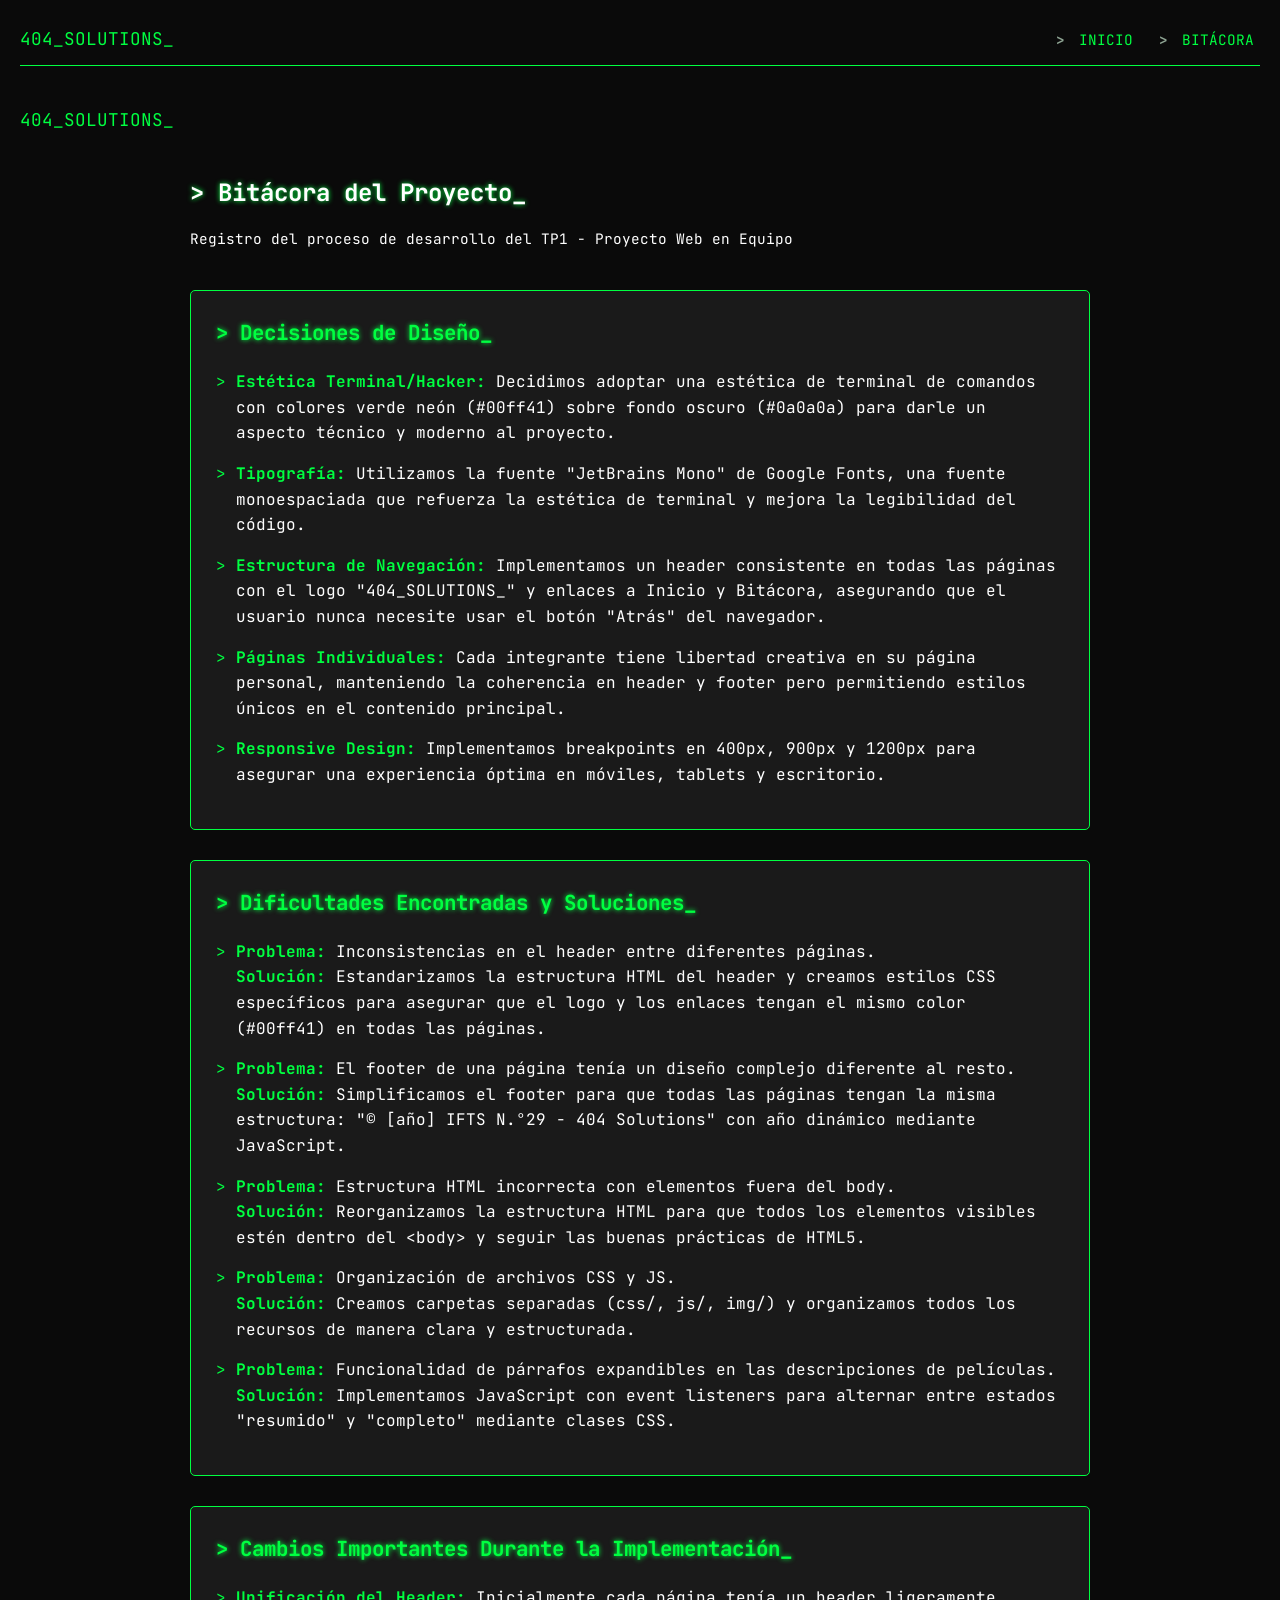
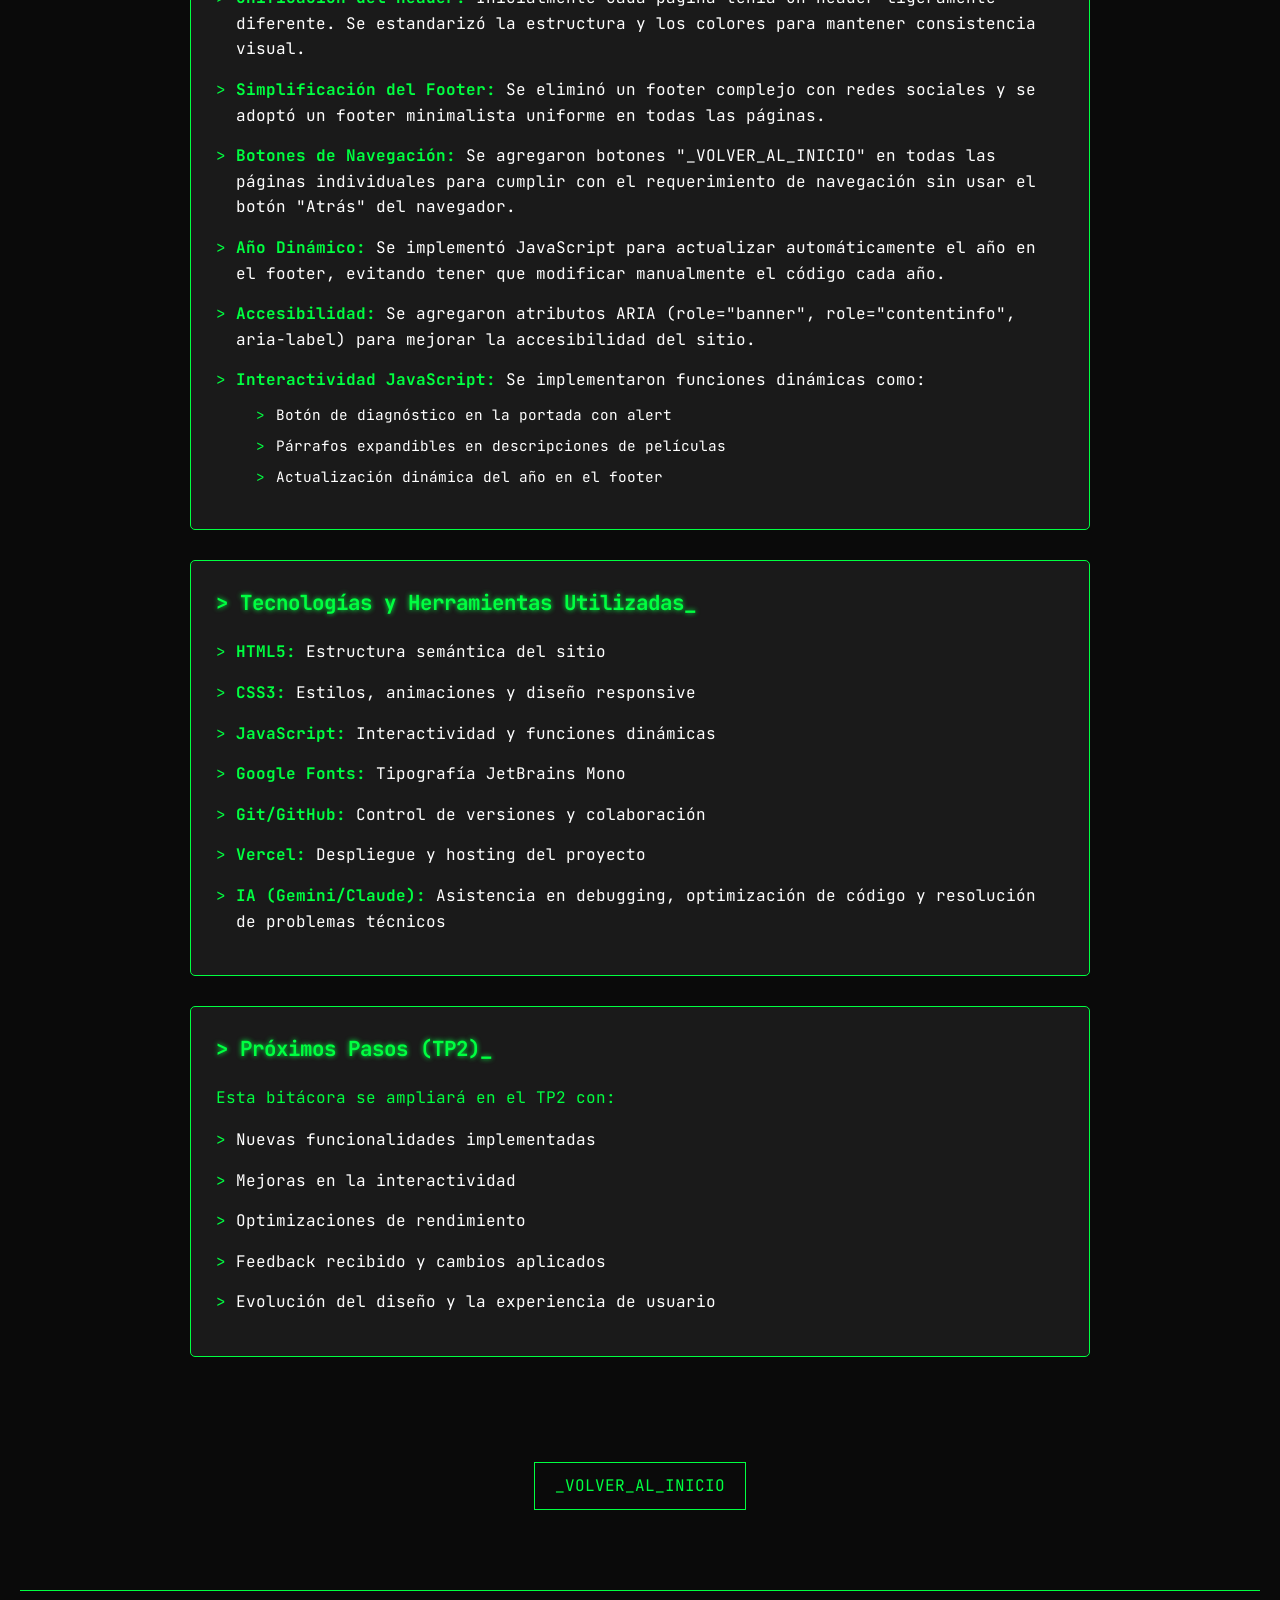
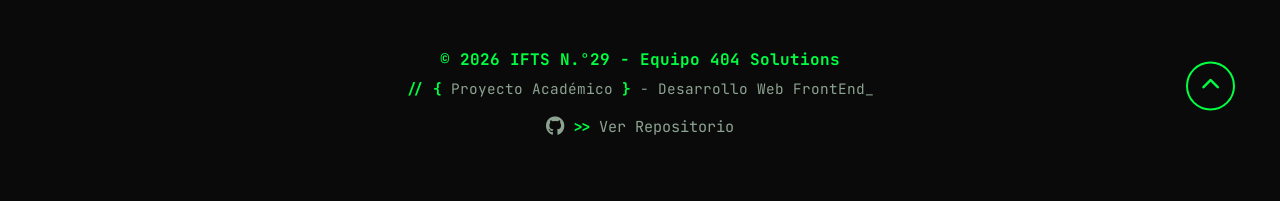
==== commit 83cb9983: "agrego cambios generales" ====
--- a/bitacora.html
+++ b/bitacora.html
@@ -1,243 +1,255 @@
 <!doctype html>
 <html lang="es">
-  <head>
-    <meta charset="UTF-8" />
-    <meta name="viewport" content="width=device-width, initial-scale=1.0" />
-    <title>Bitácora - 404 Solutions</title>
-    <link rel="stylesheet" href="css/styles.css" />
-    <link
-      href="https://fonts.googleapis.com/css2?family=JetBrains+Mono:wght@400;700&display=swap"
-      rel="stylesheet"
-    />
-    <link
-      rel="stylesheet"
-      href="https://cdnjs.cloudflare.com/ajax/libs/font-awesome/6.5.1/css/all.min.css"
-    />
-    <link rel="icon" href="img/logo404solution.ico" type="image/x-icon" />
-  </head>
-
-  <body class="terminal-theme">
-    <header>
-      <nav class="nav-container">
-        <a href="index.html" class="logo">404_SOLUTIONS_</a>
+
+<head>
+  <meta charset="UTF-8" />
+  <meta name="viewport" content="width=device-width, initial-scale=1.0" />
+  <title>Bitácora - 404 Solutions</title>
+  <link rel="stylesheet" href="css/styles.css" />
+  <link href="https://fonts.googleapis.com/css2?family=JetBrains+Mono:wght@400;700&display=swap" rel="stylesheet" />
+  <link rel="stylesheet" href="https://cdnjs.cloudflare.com/ajax/libs/font-awesome/6.5.1/css/all.min.css" />
+  <link rel="icon" href="img/logo404solution.ico" type="image/x-icon" />
+</head>
+
+<body class="terminal-theme">
+  <header>
+    <nav class="nav-container">
+      <a href="index.html" class="logo">404_SOLUTIONS_</a>
+      <ul class="nav-links">
+        <li><a href="index.html">Inicio</a></li>
+        <li><a href="bitacora.html" class="active">Bitácora</a></li>
+      </ul>
+    </nav>
+  </header>
+
+  <!-- <<< ----------- * ----------- Header Celular ----------- * ----------- >>> -->
+
+  <!-- <<< ----------- Menu Hamburguesa ----------- >>> -->
+
+  <header class="dos-columnas">
+    <a href="index.html" class="logo">404_SOLUTIONS_</a>
+    <div class="menu-hamburguesa">
+      <!-- <<< ----------- Boton Menu Hamburguesa ----------- >>> -->
+      <button id="abrir" class="abrir-menu"><img class="img-abrir" src="/img/iconos-mario/menu.png" alt="menu"></button>
+      <nav class="nav" id="nav">
+        <button id="cerrar" class="cerrar-menu"><img class="img-cerrar" src="/img/iconos-mario/cerrar.png"
+            alt="cerrar"></button>
         <ul class="nav-links">
-          <li><a href="index.html">Inicio</a></li>
-          <li><a href="bitacora.html" class="active">Bitácora</a></li>
+          <li><a href="index.html" class="active">Inicio</a></li>
+        </ul>
+        <ul class="nav-links">
+          <li><a href="bitacora.html">Bitácora</a></li>
         </ul>
       </nav>
-    </header>
-
-    <main>
-      <section id="bitacora">
-        <h1>&gt; Bitácora del Proyecto_</h1>
-        <p>
-          Registro del proceso de desarrollo del TP1 - Proyecto Web en Equipo
+    </div>
+  </header>
+
+  <main>
+    <section id="bitacora">
+      <h1>&gt; Bitácora del Proyecto_</h1>
+      <p>
+        Registro del proceso de desarrollo del TP1 - Proyecto Web en Equipo
+      </p>
+
+      <article class="bitacora-entry">
+        <h2>&gt; Decisiones de Diseño_</h2>
+        <ul>
+          <li>
+            <strong>Estética Terminal/Hacker:</strong> Decidimos adoptar una
+            estética de terminal de comandos con colores verde neón (#00ff41)
+            sobre fondo oscuro (#0a0a0a) para darle un aspecto técnico y
+            moderno al proyecto.
+          </li>
+
+          <li>
+            <strong>Tipografía:</strong> Utilizamos la fuente "JetBrains Mono"
+            de Google Fonts, una fuente monoespaciada que refuerza la estética
+            de terminal y mejora la legibilidad del código.
+          </li>
+
+          <li>
+            <strong>Estructura de Navegación:</strong> Implementamos un header
+            consistente en todas las páginas con el logo "404_SOLUTIONS_" y
+            enlaces a Inicio y Bitácora, asegurando que el usuario nunca
+            necesite usar el botón "Atrás" del navegador.
+          </li>
+
+          <li>
+            <strong>Páginas Individuales:</strong> Cada integrante tiene
+            libertad creativa en su página personal, manteniendo la coherencia
+            en header y footer pero permitiendo estilos únicos en el contenido
+            principal.
+          </li>
+
+          <li>
+            <strong>Responsive Design:</strong> Implementamos breakpoints en
+            400px, 900px y 1200px para asegurar una experiencia óptima en
+            móviles, tablets y escritorio.
+          </li>
+        </ul>
+      </article>
+
+      <article class="bitacora-entry">
+        <h2>&gt; Dificultades Encontradas y Soluciones_</h2>
+        <ul>
+          <li>
+            <strong>Problema:</strong> Inconsistencias en el header entre
+            diferentes páginas. <br /><strong>Solución:</strong>
+            Estandarizamos la estructura HTML del header y creamos estilos CSS
+            específicos para asegurar que el logo y los enlaces tengan el
+            mismo color (#00ff41) en todas las páginas.
+          </li>
+
+          <li>
+            <strong>Problema:</strong> El footer de una página tenía un diseño
+            complejo diferente al resto. <br /><strong>Solución:</strong>
+            Simplificamos el footer para que todas las páginas tengan la misma
+            estructura: "&copy; [año] IFTS N.°29 - 404 Solutions" con año
+            dinámico mediante JavaScript.
+          </li>
+
+          <li>
+            <strong>Problema:</strong> Estructura HTML incorrecta con
+            elementos fuera del body. <br /><strong>Solución:</strong>
+            Reorganizamos la estructura HTML para que todos los elementos
+            visibles estén dentro del &lt;body&gt; y seguir las buenas
+            prácticas de HTML5.
+          </li>
+
+          <li>
+            <strong>Problema:</strong> Organización de archivos CSS y JS.
+            <br /><strong>Solución:</strong> Creamos carpetas separadas (css/,
+            js/, img/) y organizamos todos los recursos de manera clara y
+            estructurada.
+          </li>
+
+          <li>
+            <strong>Problema:</strong> Funcionalidad de párrafos expandibles
+            en las descripciones de películas. <br /><strong>Solución:</strong>
+            Implementamos JavaScript con event listeners para alternar entre
+            estados "resumido" y "completo" mediante clases CSS.
+          </li>
+        </ul>
+      </article>
+
+      <article class="bitacora-entry">
+        <h2>&gt; Cambios Importantes Durante la Implementación_</h2>
+        <ul>
+          <li>
+            <strong>Unificación del Header:</strong> Inicialmente cada página
+            tenía un header ligeramente diferente. Se estandarizó la
+            estructura y los colores para mantener consistencia visual.
+          </li>
+
+          <li>
+            <strong>Simplificación del Footer:</strong> Se eliminó un footer
+            complejo con redes sociales y se adoptó un footer minimalista
+            uniforme en todas las páginas.
+          </li>
+
+          <li>
+            <strong>Botones de Navegación:</strong> Se agregaron botones
+            "_VOLVER_AL_INICIO" en todas las páginas individuales para cumplir
+            con el requerimiento de navegación sin usar el botón "Atrás" del
+            navegador.
+          </li>
+
+          <li>
+            <strong>Año Dinámico:</strong> Se implementó JavaScript para
+            actualizar automáticamente el año en el footer, evitando tener que
+            modificar manualmente el código cada año.
+          </li>
+
+          <li>
+            <strong>Accesibilidad:</strong> Se agregaron atributos ARIA
+            (role="banner", role="contentinfo", aria-label) para mejorar la
+            accesibilidad del sitio.
+          </li>
+
+          <li>
+            <strong>Interactividad JavaScript:</strong> Se implementaron
+            funciones dinámicas como:
+            <ul>
+              <li>Botón de diagnóstico en la portada con alert</li>
+              <li>Párrafos expandibles en descripciones de películas</li>
+              <li>Actualización dinámica del año en el footer</li>
+            </ul>
+          </li>
+        </ul>
+      </article>
+
+      <article class="bitacora-entry">
+        <h2>&gt; Tecnologías y Herramientas Utilizadas_</h2>
+        <ul>
+          <li><strong>HTML5:</strong> Estructura semántica del sitio</li>
+          <li>
+            <strong>CSS3:</strong> Estilos, animaciones y diseño responsive
+          </li>
+          <li>
+            <strong>JavaScript:</strong> Interactividad y funciones dinámicas
+          </li>
+          <li><strong>Google Fonts:</strong> Tipografía JetBrains Mono</li>
+          <li>
+            <strong>Git/GitHub:</strong> Control de versiones y colaboración
+          </li>
+          <li><strong>Vercel:</strong> Despliegue y hosting del proyecto</li>
+          <li>
+            <strong>IA (Gemini/Claude):</strong> Asistencia en debugging,
+            optimización de código y resolución de problemas técnicos
+          </li>
+        </ul>
+      </article>
+
+      <article class="bitacora-entry">
+        <h2>&gt; Próximos Pasos (TP2)_</h2>
+        <p>Esta bitácora se ampliará en el TP2 con:</p>
+        <ul>
+          <li>Nuevas funcionalidades implementadas</li>
+          <li>Mejoras en la interactividad</li>
+          <li>Optimizaciones de rendimiento</li>
+          <li>Feedback recibido y cambios aplicados</li>
+          <li>Evolución del diseño y la experiencia de usuario</li>
+        </ul>
+      </article>
+    </section>
+
+    <div class="back-navigation">
+      <a href="index.html" class="nav-button">_VOLVER_AL_INICIO</a>
+    </div>
+  </main>
+
+  <footer class="main-footer">
+    <div class="footer-contenido">
+      <div class="footer-info">
+        <p class="footer-copy">
+          &copy; <span id="year"></span> IFTS N.°29 - Equipo 404 Solutions
         </p>
-
-        <article class="bitacora-entry">
-          <h2>&gt; Decisiones de Diseño_</h2>
-          <ul>
-            <li>
-              <strong>Estética Terminal/Hacker:</strong> Decidimos adoptar una
-              estética de terminal de comandos con colores verde neón (#00ff41)
-              sobre fondo oscuro (#0a0a0a) para darle un aspecto técnico y
-              moderno al proyecto.
-            </li>
-
-            <li>
-              <strong>Tipografía:</strong> Utilizamos la fuente "JetBrains Mono"
-              de Google Fonts, una fuente monoespaciada que refuerza la estética
-              de terminal y mejora la legibilidad del código.
-            </li>
-
-            <li>
-              <strong>Estructura de Navegación:</strong> Implementamos un header
-              consistente en todas las páginas con el logo "404_SOLUTIONS_" y
-              enlaces a Inicio y Bitácora, asegurando que el usuario nunca
-              necesite usar el botón "Atrás" del navegador.
-            </li>
-
-            <li>
-              <strong>Páginas Individuales:</strong> Cada integrante tiene
-              libertad creativa en su página personal, manteniendo la coherencia
-              en header y footer pero permitiendo estilos únicos en el contenido
-              principal.
-            </li>
-
-            <li>
-              <strong>Responsive Design:</strong> Implementamos breakpoints en
-              400px, 900px y 1200px para asegurar una experiencia óptima en
-              móviles, tablets y escritorio.
-            </li>
-          </ul>
-        </article>
-
-        <article class="bitacora-entry">
-          <h2>&gt; Dificultades Encontradas y Soluciones_</h2>
-          <ul>
-            <li>
-              <strong>Problema:</strong> Inconsistencias en el header entre
-              diferentes páginas. <br /><strong>Solución:</strong>
-              Estandarizamos la estructura HTML del header y creamos estilos CSS
-              específicos para asegurar que el logo y los enlaces tengan el
-              mismo color (#00ff41) en todas las páginas.
-            </li>
-
-            <li>
-              <strong>Problema:</strong> El footer de una página tenía un diseño
-              complejo diferente al resto. <br /><strong>Solución:</strong>
-              Simplificamos el footer para que todas las páginas tengan la misma
-              estructura: "&copy; [año] IFTS N.°29 - 404 Solutions" con año
-              dinámico mediante JavaScript.
-            </li>
-
-            <li>
-              <strong>Problema:</strong> Estructura HTML incorrecta con
-              elementos fuera del body. <br /><strong>Solución:</strong>
-              Reorganizamos la estructura HTML para que todos los elementos
-              visibles estén dentro del &lt;body&gt; y seguir las buenas
-              prácticas de HTML5.
-            </li>
-
-            <li>
-              <strong>Problema:</strong> Organización de archivos CSS y JS.
-              <br /><strong>Solución:</strong> Creamos carpetas separadas (css/,
-              js/, img/) y organizamos todos los recursos de manera clara y
-              estructurada.
-            </li>
-
-            <li>
-              <strong>Problema:</strong> Funcionalidad de párrafos expandibles
-              en las descripciones de películas. <br /><strong
-                >Solución:</strong
-              >
-              Implementamos JavaScript con event listeners para alternar entre
-              estados "resumido" y "completo" mediante clases CSS.
-            </li>
-          </ul>
-        </article>
-
-        <article class="bitacora-entry">
-          <h2>&gt; Cambios Importantes Durante la Implementación_</h2>
-          <ul>
-            <li>
-              <strong>Unificación del Header:</strong> Inicialmente cada página
-              tenía un header ligeramente diferente. Se estandarizó la
-              estructura y los colores para mantener consistencia visual.
-            </li>
-
-            <li>
-              <strong>Simplificación del Footer:</strong> Se eliminó un footer
-              complejo con redes sociales y se adoptó un footer minimalista
-              uniforme en todas las páginas.
-            </li>
-
-            <li>
-              <strong>Botones de Navegación:</strong> Se agregaron botones
-              "_VOLVER_AL_INICIO" en todas las páginas individuales para cumplir
-              con el requerimiento de navegación sin usar el botón "Atrás" del
-              navegador.
-            </li>
-
-            <li>
-              <strong>Año Dinámico:</strong> Se implementó JavaScript para
-              actualizar automáticamente el año en el footer, evitando tener que
-              modificar manualmente el código cada año.
-            </li>
-
-            <li>
-              <strong>Accesibilidad:</strong> Se agregaron atributos ARIA
-              (role="banner", role="contentinfo", aria-label) para mejorar la
-              accesibilidad del sitio.
-            </li>
-
-            <li>
-              <strong>Interactividad JavaScript:</strong> Se implementaron
-              funciones dinámicas como:
-              <ul>
-                <li>Botón de diagnóstico en la portada con alert</li>
-                <li>Párrafos expandibles en descripciones de películas</li>
-                <li>Actualización dinámica del año en el footer</li>
-              </ul>
-            </li>
-          </ul>
-        </article>
-
-        <article class="bitacora-entry">
-          <h2>&gt; Tecnologías y Herramientas Utilizadas_</h2>
-          <ul>
-            <li><strong>HTML5:</strong> Estructura semántica del sitio</li>
-            <li>
-              <strong>CSS3:</strong> Estilos, animaciones y diseño responsive
-            </li>
-            <li>
-              <strong>JavaScript:</strong> Interactividad y funciones dinámicas
-            </li>
-            <li><strong>Google Fonts:</strong> Tipografía JetBrains Mono</li>
-            <li>
-              <strong>Git/GitHub:</strong> Control de versiones y colaboración
-            </li>
-            <li><strong>Vercel:</strong> Despliegue y hosting del proyecto</li>
-            <li>
-              <strong>IA (Gemini/Claude):</strong> Asistencia en debugging,
-              optimización de código y resolución de problemas técnicos
-            </li>
-          </ul>
-        </article>
-
-        <article class="bitacora-entry">
-          <h2>&gt; Próximos Pasos (TP2)_</h2>
-          <p>Esta bitácora se ampliará en el TP2 con:</p>
-          <ul>
-            <li>Nuevas funcionalidades implementadas</li>
-            <li>Mejoras en la interactividad</li>
-            <li>Optimizaciones de rendimiento</li>
-            <li>Feedback recibido y cambios aplicados</li>
-            <li>Evolución del diseño y la experiencia de usuario</li>
-          </ul>
-        </article>
-      </section>
-
-      <div class="back-navigation">
-        <a href="index.html" class="nav-button">_VOLVER_AL_INICIO</a>
+        <p class="licencia">
+          <span class="verde-fuerte">// {</span>
+          <span class="texto-opaco">Proyecto Académico</span>
+          <span class="verde-fuerte">}</span>
+          <span class="texto-opaco">- Desarrollo Web FrontEnd_</span>
+        </p>
       </div>
-    </main>
-
-    <footer class="main-footer">
-      <div class="footer-contenido">
-        <div class="footer-info">
-          <p class="footer-copy">
-            &copy; <span id="year"></span> IFTS N.°29 - Equipo 404 Solutions
-          </p>
-          <p class="licencia">
-            <span class="verde-fuerte">// {</span>
-            <span class="texto-opaco">Proyecto Académico</span>
-            <span class="verde-fuerte">}</span>
-            <span class="texto-opaco">- Desarrollo Web FrontEnd_</span>
-          </p>
-        </div>
-
-        <div class="footer-redes">
-          <a
-            href="https://github.com/IFTS29/404_Solutions_TP1_FrontEnd"
-            target="_blank"
-            class="enlace-repo"
-            aria-label="Repositorio GitHub del Grupo"
-          >
-            <i class="fa-brands fa-github"></i>
-            <span class="verde-fuerte">&gt;&gt;</span>
-            <span class="texto-opaco">Ver Repositorio</span>
-          </a>
-        </div>
-      </div>
-
-      <div class="btn-subir-container">
-        <a href="#" aria-label="Volver arriba" class="btn-subir">
-          <i class="fa-solid fa-chevron-up"></i>
+
+      <div class="footer-redes">
+        <a href="https://github.com/IFTS29/404_Solutions_TP1_FrontEnd" target="_blank" class="enlace-repo"
+          aria-label="Repositorio GitHub del Grupo">
+          <i class="fa-brands fa-github"></i>
+          <span class="verde-fuerte">&gt;&gt;</span>
+          <span class="texto-opaco">Ver Repositorio</span>
         </a>
       </div>
-    </footer>
-
-    <script src="js/main.js"></script>
-  </body>
-</html>
+    </div>
+
+    <div class="btn-subir-container">
+      <a href="#" aria-label="Volver arriba" class="btn-subir">
+        <i class="fa-solid fa-chevron-up"></i>
+      </a>
+    </div>
+  </footer>
+
+  <script src="js/main.js"></script>
+</body>
+
+</html>
--- a/css/styles.css
+++ b/css/styles.css
@@ -93,6 +93,124 @@
 
 .logo:hover {
   text-shadow: 0 0 8px var(--terminal-green);
+}
+
+/* Menu Hamburguesa */
+.dos-columnas {
+  display: grid;
+  grid-template-columns: 1fr 1fr;
+  align-items: center;
+}
+
+@media (min-width: 769px) {
+  .menu-hamburguesa {
+    display: none;
+  }
+}
+
+@media (max-width: 768px) {
+  .nav-container {
+    display: none;
+  }
+
+  .menu-hamburguesa {
+    z-index: 100;
+    display: flex;
+    flex-wrap: wrap;
+    width: 100%;
+    justify-content: right;
+    align-items: center;
+    text-align: center;
+    top: 0px;
+    right: 0px;
+    left: 0px;
+  }
+
+  .img-ico {
+    width: 30px;
+    height: 30px;
+    margin: 5px;
+    filter: brightness(0) invert(1);
+  }
+
+  .nav {
+    z-index: 100;
+    opacity: 0;
+    visibility: hidden;
+    display: flex;
+    flex-direction: column;
+    align-items: end;
+    gap: 0.5rem;
+    position: absolute;
+    top: 0px;
+    right: 0px;
+    background-color: var(--bg-color);
+    padding: 15px;
+    box-shadow: 0 0 0 200vmax rgba(0, 0, 0, 0.7);
+  }
+
+  .nav.visible {
+    z-index: 100;
+    opacity: 1;
+    visibility: visible;
+  }
+
+  .two-columns {
+    display: grid;
+    grid-template-columns: 0.5fr 1fr;
+  }
+
+  .nav-list {
+    display: flex;
+    flex-direction: column;
+    width: 100%;
+
+    list-style: none;
+    text-align: right;
+    gap: 1rem;
+    right: 1px;
+    font-size: 20px;
+  }
+
+  .nav-list li a {
+    text-decoration: none;
+    color: white;
+    padding: 1rem;
+    padding: 0px;
+    border: solid 1px red;
+    border-radius: 5px;
+    padding: 10px;
+  }
+
+  .nav-list li a:hover {
+    background-color: rgba(204, 204, 204, 0.7);
+  }
+
+  .abrir-menu,
+  .cerrar-menu {
+    display: block;
+    border: 0px;
+    font-size: 1.25rem;
+    background-color: transparent;
+  }
+
+  .abrir-menu {
+    color: black;
+  }
+
+  .cerrar-menu {
+    color: white;
+  }
+
+  .img-abrir {
+    width: 35px;
+    height: 35px;
+  }
+
+  .img-cerrar {
+    width: 25px;
+    height: 25px;
+  }
 }
 
 /* Secciones */
@@ -173,6 +291,17 @@
   animation: glitch 3s infinite;
 }
 
+@media (max-width: 600px) {
+  .glitch-text {
+    font-size: clamp(1.5rem, 5vw, 3.5rem);
+  }
+
+  .integrantes {
+    font-size: 1.2rem;
+  }
+
+}
+
 @keyframes glitch {
   0%,
   90%,
@@ -763,7 +892,7 @@
   flex-direction: column;
   align-items: center;
   text-align: center;
-  gap: 20px;
+  /* gap: 20px; */
 }
 
 .footer-copy {
@@ -771,6 +900,12 @@
   font-weight: bold;
   font-size: 1rem;
   margin-bottom: 5px;
+}
+
+@media (max-width: 600px) {
+  .footer-copy, .footer-copy p {
+    font-size: 0.7rem;
+  }
 }
 
 .licencia {
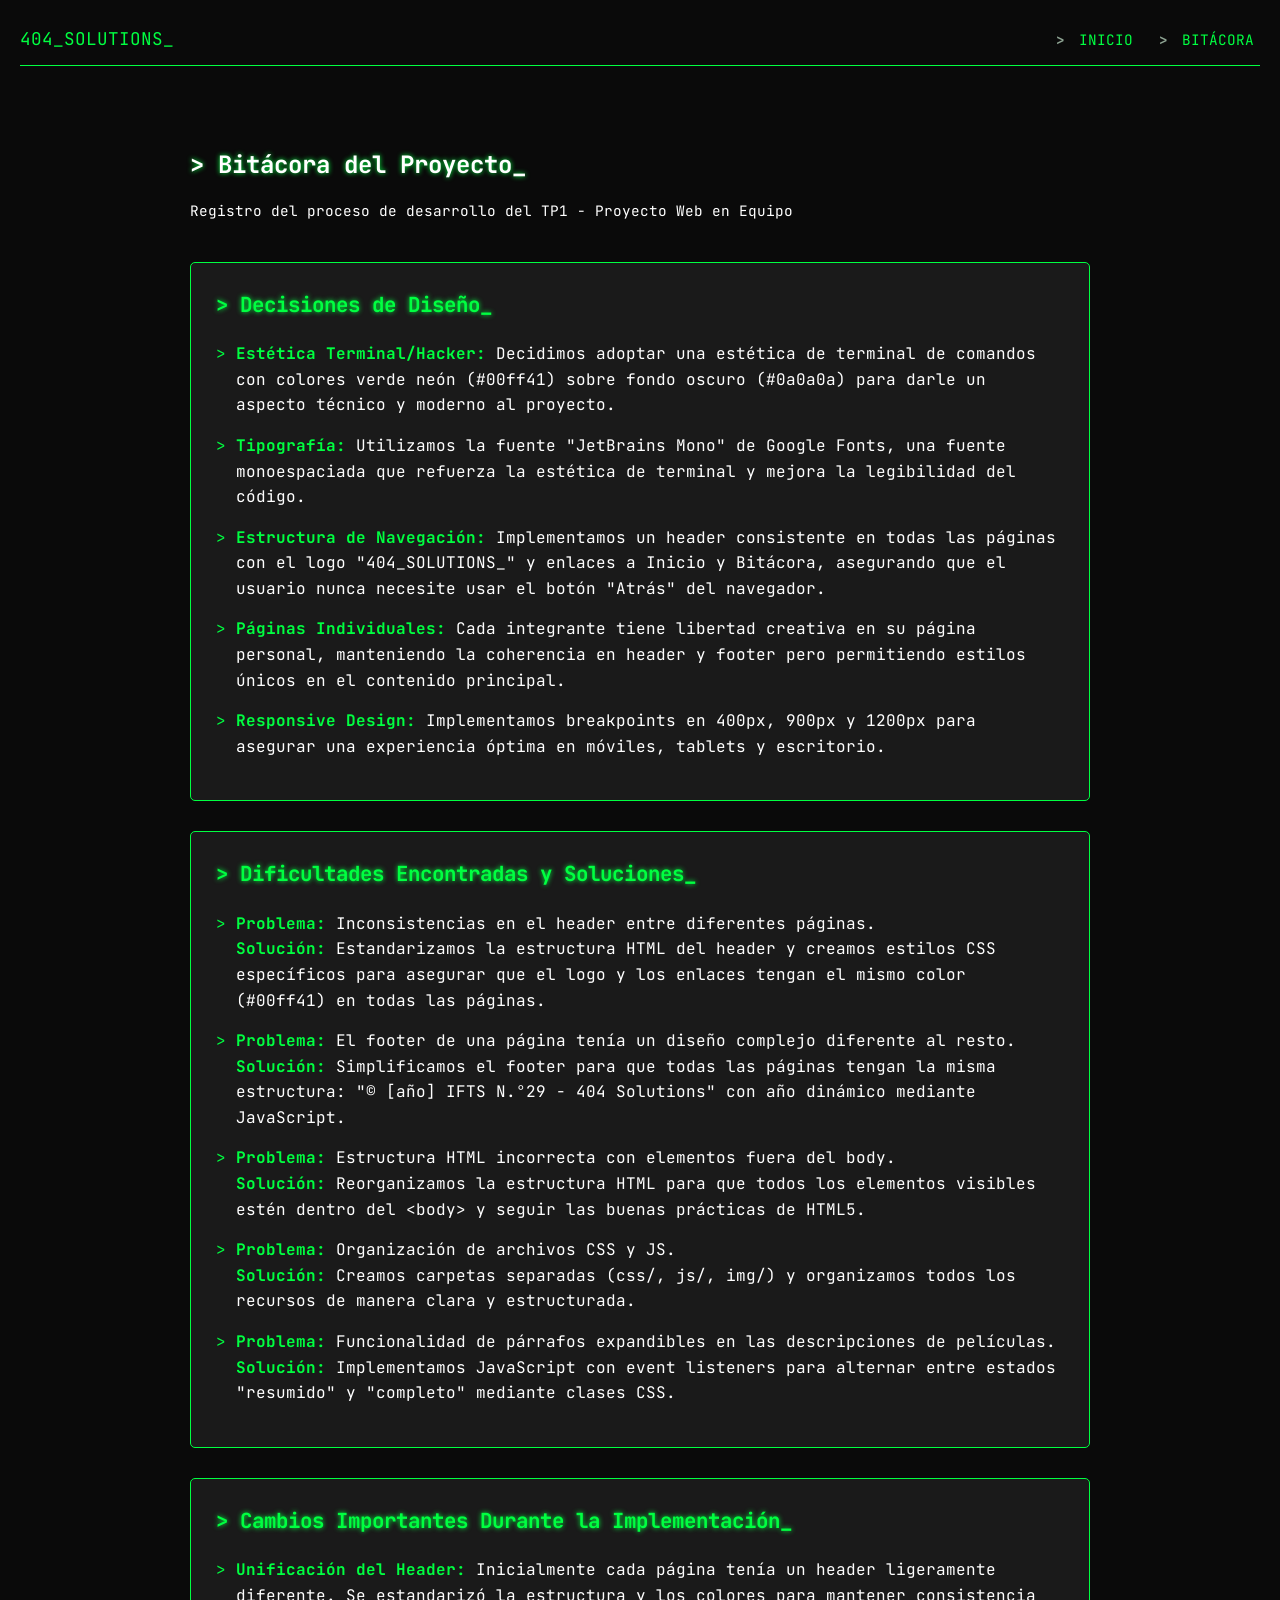
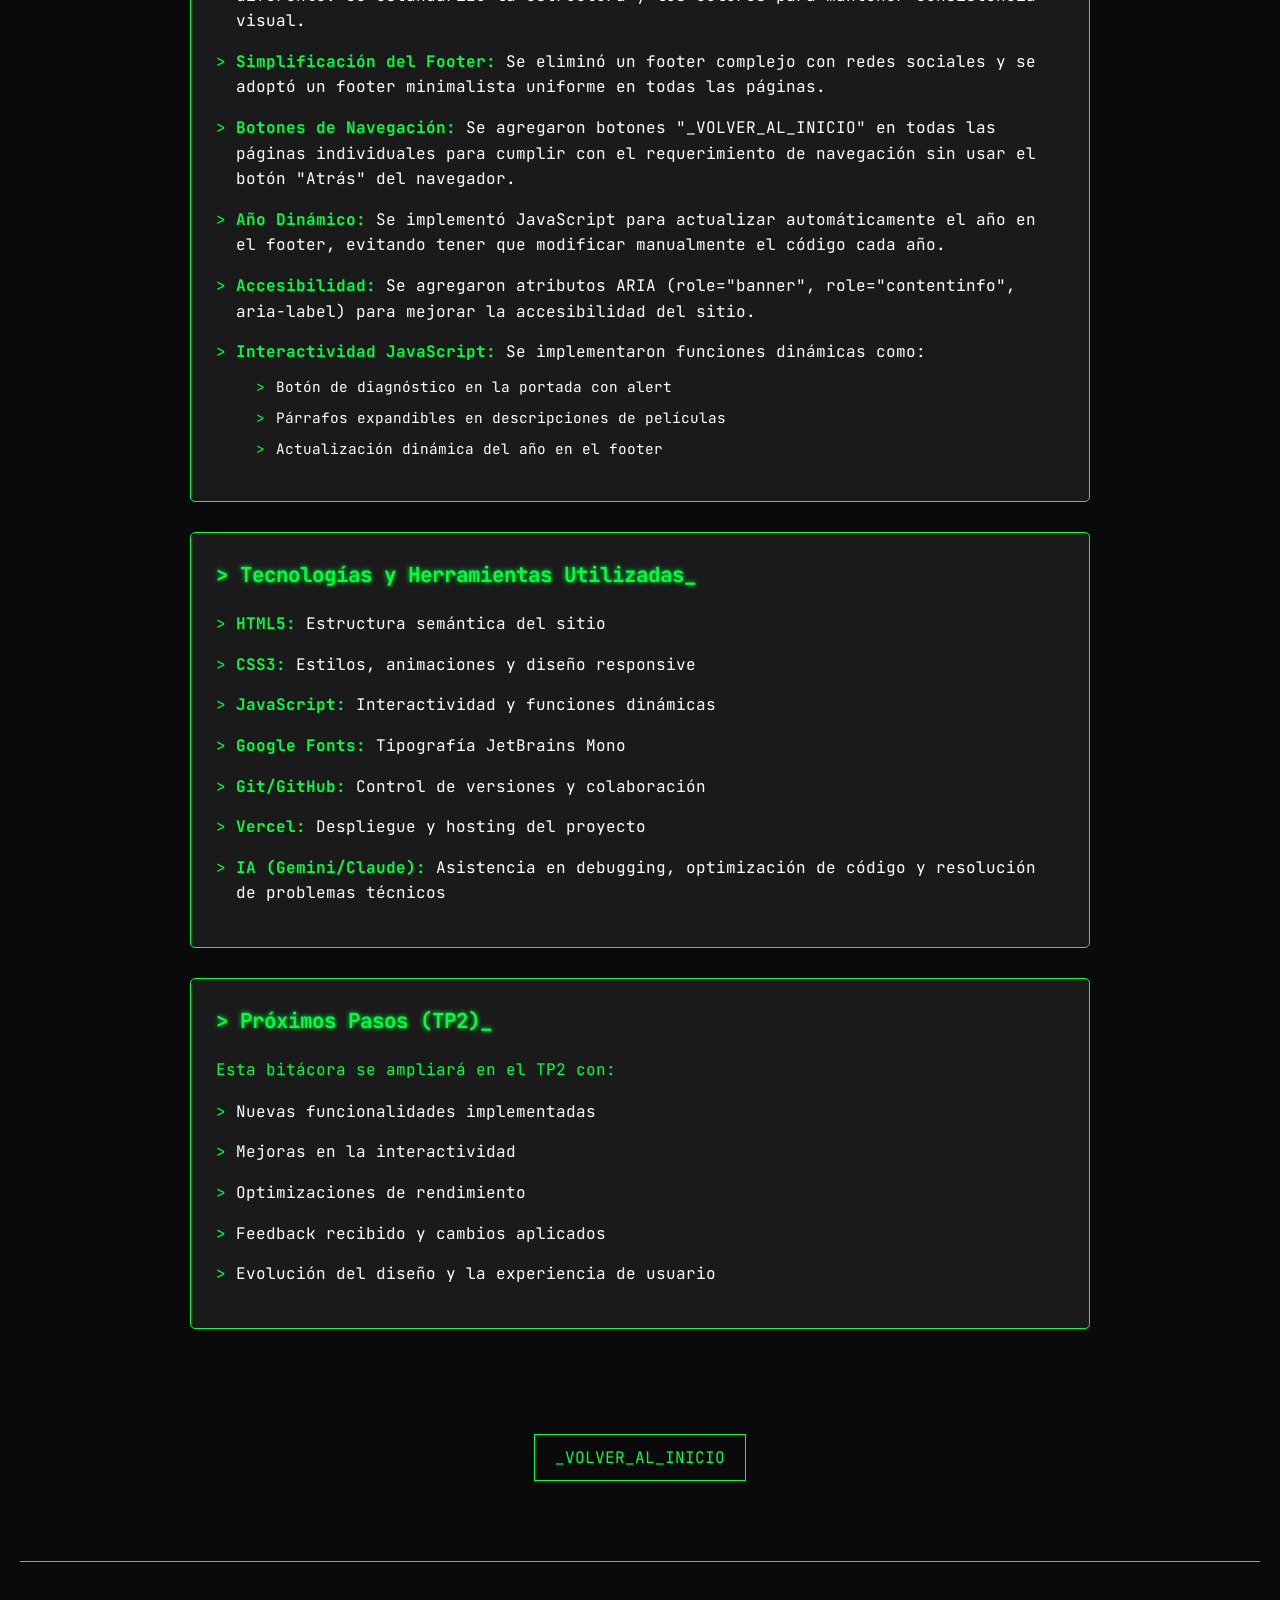
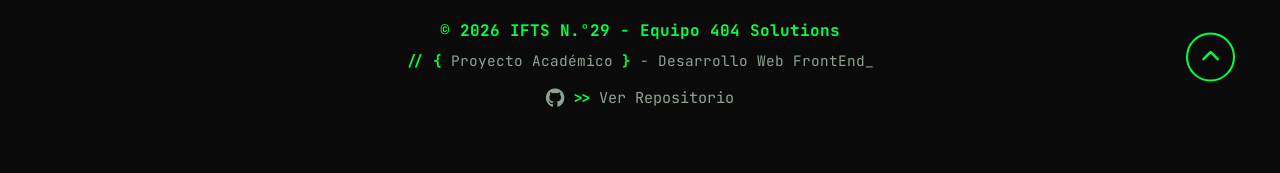
==== commit 73165974: "Corrijo logo duplicado" ====
--- a/bitacora.html
+++ b/bitacora.html
@@ -27,7 +27,7 @@
   <!-- <<< ----------- Menu Hamburguesa ----------- >>> -->
 
   <header class="dos-columnas">
-    <a href="index.html" class="logo">404_SOLUTIONS_</a>
+    <a class="oculto" href="index.html" class="logo">404_SOLUTIONS_</a>
     <div class="menu-hamburguesa">
       <!-- <<< ----------- Boton Menu Hamburguesa ----------- >>> -->
       <button id="abrir" class="abrir-menu"><img class="img-abrir" src="/img/iconos-mario/menu.png" alt="menu"></button>
--- a/css/styles.css
+++ b/css/styles.css
@@ -103,7 +103,7 @@
 }
 
 @media (min-width: 769px) {
-  .menu-hamburguesa {
+  .menu-hamburguesa, .oculto {
     display: none;
   }
 }
@@ -293,11 +293,11 @@
 
 @media (max-width: 600px) {
   .glitch-text {
-    font-size: clamp(1.5rem, 5vw, 3.5rem);
+    font-size: 1.2rem;
   }
 
   .integrantes {
-    font-size: 1.2rem;
+    font-size: 1rem;
   }
 
 }
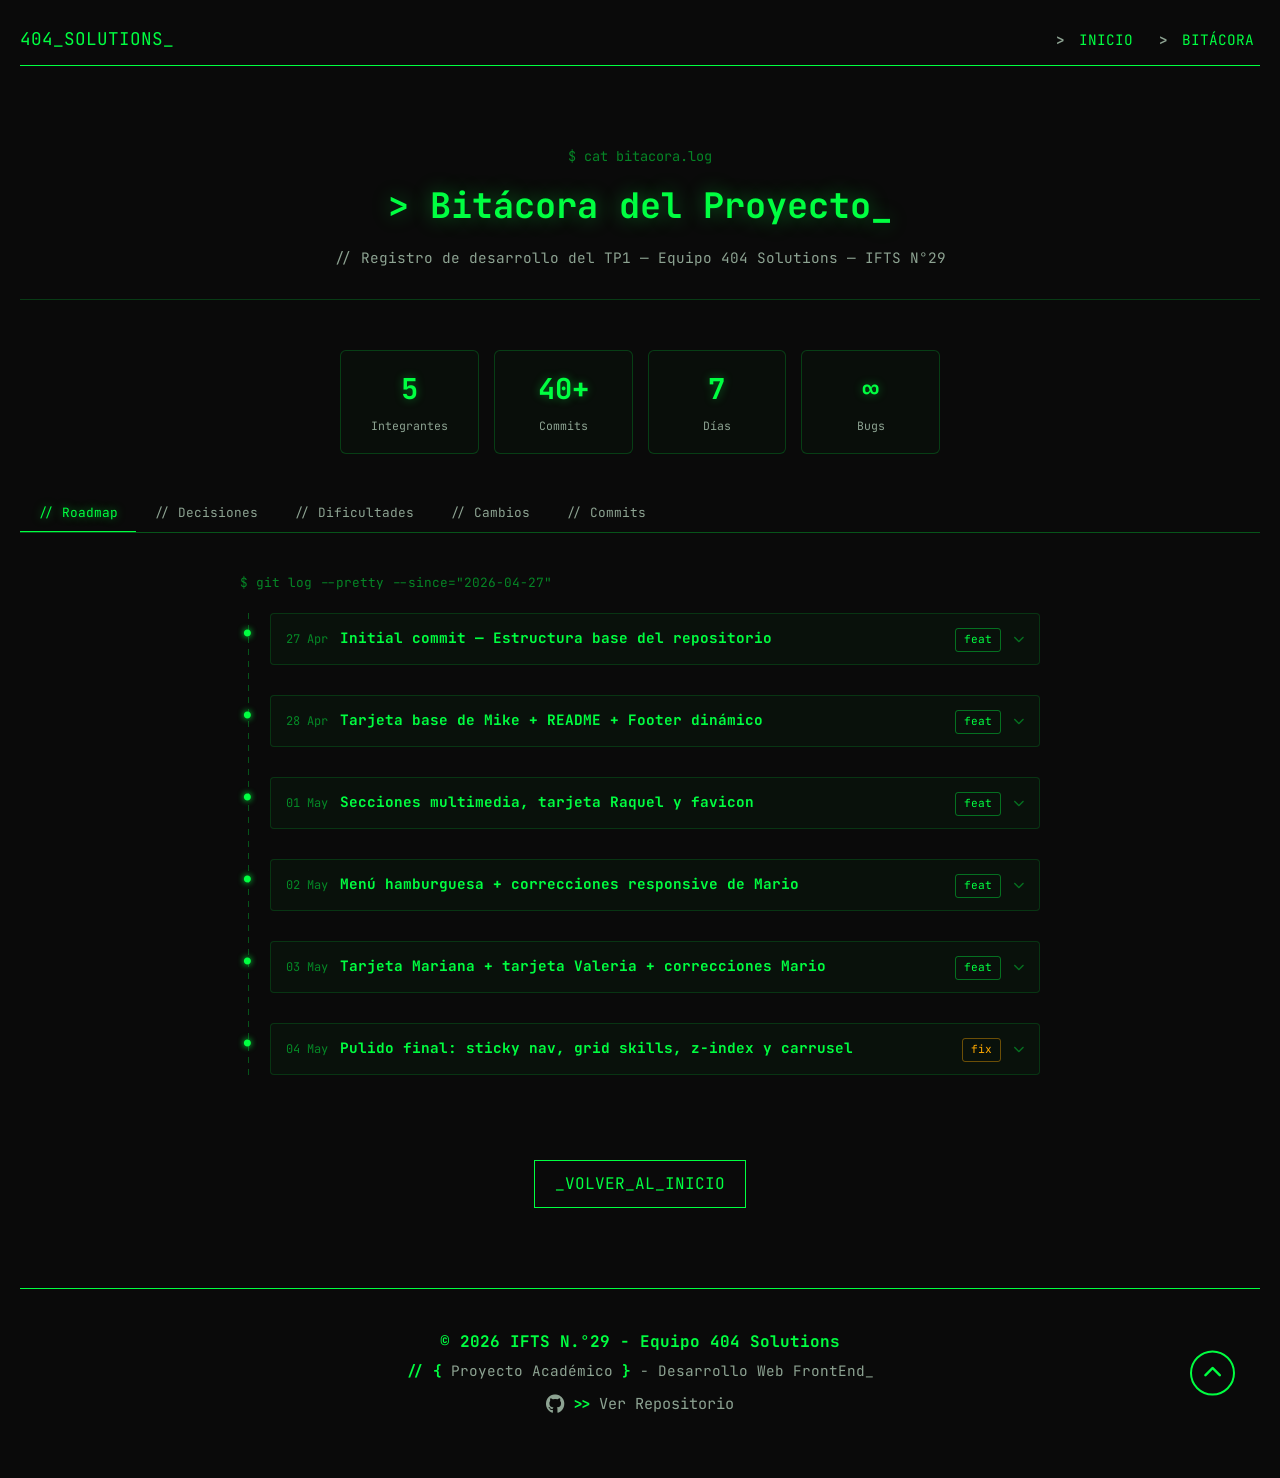
==== commit 0bf0a780: "feat: recreación de bitácora" ====
--- a/bitacora.html
+++ b/bitacora.html
@@ -9,6 +9,362 @@
   <link href="https://fonts.googleapis.com/css2?family=JetBrains+Mono:wght@400;700&display=swap" rel="stylesheet" />
   <link rel="stylesheet" href="https://cdnjs.cloudflare.com/ajax/libs/font-awesome/6.5.1/css/all.min.css" />
   <link rel="icon" href="img/logo404solution.ico" type="image/x-icon" />
+  <style>
+    /* ── BITÁCORA STYLES ── */
+    .bitacora-hero {
+      text-align: center;
+      padding: 40px 20px 30px;
+      border-bottom: 1px solid rgba(0,255,65,0.2);
+      margin-bottom: 50px;
+    }
+
+    .bitacora-hero .prompt-line {
+      color: rgba(0,255,65,0.5);
+      font-size: 0.85rem;
+      margin-bottom: 10px;
+    }
+
+    .bitacora-hero h1 {
+      font-size: clamp(1.4rem, 4vw, 2.2rem);
+      color: var(--terminal-green);
+      text-shadow: 0 0 20px rgba(0,255,65,0.4);
+      margin-bottom: 12px;
+    }
+
+    .bitacora-hero p {
+      color: #8da392;
+      font-size: 0.9rem;
+    }
+
+    /* ── TABS ── */
+    .bitacora-tabs {
+      display: flex;
+      gap: 0;
+      border-bottom: 1px solid rgba(0,255,65,0.3);
+      margin-bottom: 40px;
+      overflow-x: auto;
+      scrollbar-width: none;
+    }
+
+    .bitacora-tabs::-webkit-scrollbar { display: none; }
+
+    .tab-btn {
+      background: none;
+      border: none;
+      border-bottom: 2px solid transparent;
+      color: #8da392;
+      font-family: "JetBrains Mono", monospace;
+      font-size: 0.8rem;
+      padding: 10px 18px;
+      cursor: pointer;
+      white-space: nowrap;
+      transition: all 0.2s ease;
+      margin-bottom: -1px;
+    }
+
+    .tab-btn:hover { color: var(--terminal-green); }
+
+    .tab-btn.active {
+      color: var(--terminal-green);
+      border-bottom-color: var(--terminal-green);
+      text-shadow: 0 0 8px rgba(0,255,65,0.5);
+    }
+
+    .tab-panel { display: none; }
+    .tab-panel.active { display: block; }
+
+    /* ── ROADMAP ── */
+    .roadmap {
+      position: relative;
+      padding-left: 30px;
+      max-width: 800px;
+      margin: 0 auto;
+    }
+
+    .roadmap::before {
+      content: "";
+      position: absolute;
+      left: 8px;
+      top: 0;
+      bottom: 0;
+      width: 1px;
+      background: repeating-linear-gradient(
+        180deg,
+        var(--terminal-green),
+        var(--terminal-green) 6px,
+        transparent 6px,
+        transparent 12px
+      );
+      opacity: 0.3;
+    }
+
+    .roadmap-item {
+      position: relative;
+      margin-bottom: 30px;
+    }
+
+    .roadmap-item::before {
+      content: "●";
+      position: absolute;
+      left: -26px;
+      top: 12px;
+      color: var(--terminal-green);
+      font-size: 0.7rem;
+      text-shadow: 0 0 6px var(--terminal-green);
+    }
+
+    .roadmap-summary {
+      display: flex;
+      align-items: baseline;
+      gap: 12px;
+      cursor: pointer;
+      list-style: none;
+      padding: 12px 15px;
+      border: 1px solid rgba(0,255,65,0.15);
+      border-radius: 4px;
+      background: rgba(0,255,65,0.03);
+      transition: all 0.2s ease;
+    }
+
+    .roadmap-summary::-webkit-details-marker { display: none; }
+
+    details[open] .roadmap-summary,
+    .roadmap-summary:hover {
+      border-color: rgba(0,255,65,0.4);
+      background: rgba(0,255,65,0.07);
+    }
+
+    .roadmap-date {
+      color: rgba(0,255,65,0.5);
+      font-size: 0.75rem;
+      white-space: nowrap;
+      flex-shrink: 0;
+    }
+
+    .roadmap-title {
+      color: var(--terminal-green);
+      font-size: 0.9rem;
+      font-weight: bold;
+      flex: 1;
+    }
+
+    .roadmap-tag {
+      font-size: 0.7rem;
+      padding: 2px 8px;
+      border-radius: 3px;
+      flex-shrink: 0;
+    }
+
+    .tag-feat  { color: #00ff41; border: 1px solid rgba(0,255,65,0.4); }
+    .tag-fix   { color: #ffaa00; border: 1px solid rgba(255,170,0,0.4); }
+    .tag-style { color: #00aaff; border: 1px solid rgba(0,170,255,0.4); }
+    .tag-docs  { color: #cc88ff; border: 1px solid rgba(204,136,255,0.4); }
+
+    .roadmap-chevron {
+      color: rgba(0,255,65,0.4);
+      font-size: 0.7rem;
+      transition: transform 0.2s ease;
+      flex-shrink: 0;
+    }
+
+    details[open] .roadmap-chevron { transform: rotate(180deg); }
+
+    .roadmap-content {
+      padding: 15px 15px 5px;
+      border: 1px solid rgba(0,255,65,0.1);
+      border-top: none;
+      border-radius: 0 0 4px 4px;
+      background: rgba(0,0,0,0.3);
+    }
+
+    .roadmap-content p,
+    .roadmap-content li {
+      color: #8da392;
+      font-size: 0.85rem;
+      line-height: 1.7;
+      margin-bottom: 6px;
+    }
+
+    .roadmap-content ul {
+      padding-left: 20px;
+    }
+
+    .roadmap-content li::marker {
+      color: var(--terminal-green);
+      content: "» ";
+    }
+
+    .roadmap-content strong { color: var(--terminal-green); }
+    .roadmap-content code {
+      background: rgba(0,255,65,0.1);
+      padding: 1px 5px;
+      border-radius: 3px;
+      font-size: 0.8rem;
+    }
+
+    /* ── COMMITS ── */
+    .commits-list {
+      max-width: 800px;
+      margin: 0 auto;
+      display: flex;
+      flex-direction: column;
+      gap: 8px;
+    }
+
+    .commit-item {
+      display: grid;
+      grid-template-columns: auto auto 1fr auto;
+      gap: 12px;
+      align-items: center;
+      padding: 10px 14px;
+      border: 1px solid rgba(0,255,65,0.1);
+      border-radius: 4px;
+      background: rgba(0,0,0,0.2);
+      transition: border-color 0.2s;
+      font-size: 0.8rem;
+    }
+
+    .commit-item:hover { border-color: rgba(0,255,65,0.3); }
+
+    .commit-hash {
+      color: rgba(0,255,65,0.5);
+      font-size: 0.75rem;
+      font-family: monospace;
+    }
+
+    .commit-author {
+      color: #8da392;
+      white-space: nowrap;
+    }
+
+    .commit-msg { color: var(--text-accent); }
+
+    .commit-date {
+      color: rgba(0,255,65,0.4);
+      font-size: 0.72rem;
+      white-space: nowrap;
+    }
+
+    @media (max-width: 600px) {
+      .commit-item {
+        grid-template-columns: 1fr;
+        gap: 4px;
+      }
+      .commit-date { text-align: right; }
+    }
+
+    /* ── CARDS de secciones ── */
+    .bitacora-cards {
+      display: grid;
+      grid-template-columns: 1fr;
+      gap: 20px;
+      max-width: 800px;
+      margin: 0 auto;
+    }
+
+    @media (min-width: 700px) {
+      .bitacora-cards { grid-template-columns: 1fr 1fr; }
+    }
+
+    .bcard {
+      border: 1px solid rgba(0,255,65,0.2);
+      border-radius: 6px;
+      padding: 20px;
+      background: rgba(0,255,65,0.02);
+      transition: border-color 0.2s, box-shadow 0.2s;
+    }
+
+    .bcard:hover {
+      border-color: rgba(0,255,65,0.4);
+      box-shadow: 0 0 15px rgba(0,255,65,0.08);
+    }
+
+    .bcard-icon {
+      font-size: 1.4rem;
+      margin-bottom: 10px;
+      display: block;
+    }
+
+    .bcard h3 {
+      color: var(--terminal-green);
+      font-size: 0.9rem;
+      margin-bottom: 12px;
+      padding-bottom: 8px;
+      border-bottom: 1px solid rgba(0,255,65,0.15);
+    }
+
+    .bcard ul {
+      list-style: none;
+      padding: 0;
+      display: flex;
+      flex-direction: column;
+      gap: 6px;
+    }
+
+    .bcard li {
+      color: #8da392;
+      font-size: 0.82rem;
+      line-height: 1.5;
+      padding-left: 14px;
+      position: relative;
+    }
+
+    .bcard li::before {
+      content: ">";
+      color: var(--terminal-green);
+      position: absolute;
+      left: 0;
+      font-size: 0.75rem;
+    }
+
+    .bcard strong { color: var(--terminal-green); }
+
+    /* ── STATS ── */
+    .bitacora-stats {
+      display: grid;
+      grid-template-columns: repeat(2, 1fr);
+      gap: 15px;
+      max-width: 600px;
+      margin: 0 auto 40px;
+    }
+
+    @media (min-width: 600px) {
+      .bitacora-stats { grid-template-columns: repeat(4, 1fr); }
+    }
+
+    .bstat {
+      text-align: center;
+      border: 1px solid rgba(0,255,65,0.2);
+      border-radius: 6px;
+      padding: 15px 10px;
+      background: rgba(0,255,65,0.02);
+    }
+
+    .bstat-num {
+      font-size: 1.8rem;
+      color: var(--terminal-green);
+      font-weight: bold;
+      text-shadow: 0 0 10px rgba(0,255,65,0.4);
+      display: block;
+    }
+
+    .bstat-label {
+      font-size: 0.72rem;
+      color: #8da392;
+      margin-top: 4px;
+    }
+
+    /* ── SECTION TITLE ── */
+    .section-label {
+      color: rgba(0,255,65,0.5);
+      font-size: 0.8rem;
+      margin-bottom: 20px;
+      display: block;
+      max-width: 800px;
+      margin-left: auto;
+      margin-right: auto;
+    }
+  </style>
 </head>
 
 <body class="terminal-theme">
@@ -22,198 +378,378 @@
     </nav>
   </header>
 
-  <!-- <<< ----------- * ----------- Header Celular ----------- * ----------- >>> -->
-
-  <!-- <<< ----------- Menu Hamburguesa ----------- >>> -->
-
   <header class="dos-columnas">
-    <a class="oculto" href="index.html" class="logo">404_SOLUTIONS_</a>
+    <a href="index.html" class="oculto logo">404_SOLUTIONS_</a>
     <div class="menu-hamburguesa">
-      <!-- <<< ----------- Boton Menu Hamburguesa ----------- >>> -->
       <button id="abrir" class="abrir-menu"><img class="img-abrir" src="/img/iconos-mario/menu.png" alt="menu"></button>
       <nav class="nav" id="nav">
-        <button id="cerrar" class="cerrar-menu"><img class="img-cerrar" src="/img/iconos-mario/cerrar.png"
-            alt="cerrar"></button>
+        <button id="cerrar" class="cerrar-menu"><img class="img-cerrar" src="/img/iconos-mario/cerrar.png" alt="cerrar"></button>
         <ul class="nav-links">
-          <li><a href="index.html" class="active">Inicio</a></li>
+          <li><a href="index.html">Inicio</a></li>
         </ul>
         <ul class="nav-links">
-          <li><a href="bitacora.html">Bitácora</a></li>
+          <li><a href="bitacora.html" class="active">Bitácora</a></li>
         </ul>
       </nav>
     </div>
   </header>
 
   <main>
-    <section id="bitacora">
+    <!-- HERO -->
+    <div class="bitacora-hero">
+      <p class="prompt-line">$ cat bitacora.log</p>
       <h1>&gt; Bitácora del Proyecto_</h1>
-      <p>
-        Registro del proceso de desarrollo del TP1 - Proyecto Web en Equipo
-      </p>
-
-      <article class="bitacora-entry">
-        <h2>&gt; Decisiones de Diseño_</h2>
-        <ul>
-          <li>
-            <strong>Estética Terminal/Hacker:</strong> Decidimos adoptar una
-            estética de terminal de comandos con colores verde neón (#00ff41)
-            sobre fondo oscuro (#0a0a0a) para darle un aspecto técnico y
-            moderno al proyecto.
-          </li>
-
-          <li>
-            <strong>Tipografía:</strong> Utilizamos la fuente "JetBrains Mono"
-            de Google Fonts, una fuente monoespaciada que refuerza la estética
-            de terminal y mejora la legibilidad del código.
-          </li>
-
-          <li>
-            <strong>Estructura de Navegación:</strong> Implementamos un header
-            consistente en todas las páginas con el logo "404_SOLUTIONS_" y
-            enlaces a Inicio y Bitácora, asegurando que el usuario nunca
-            necesite usar el botón "Atrás" del navegador.
-          </li>
-
-          <li>
-            <strong>Páginas Individuales:</strong> Cada integrante tiene
-            libertad creativa en su página personal, manteniendo la coherencia
-            en header y footer pero permitiendo estilos únicos en el contenido
-            principal.
-          </li>
-
-          <li>
-            <strong>Responsive Design:</strong> Implementamos breakpoints en
-            400px, 900px y 1200px para asegurar una experiencia óptima en
-            móviles, tablets y escritorio.
-          </li>
-        </ul>
-      </article>
-
-      <article class="bitacora-entry">
-        <h2>&gt; Dificultades Encontradas y Soluciones_</h2>
-        <ul>
-          <li>
-            <strong>Problema:</strong> Inconsistencias en el header entre
-            diferentes páginas. <br /><strong>Solución:</strong>
-            Estandarizamos la estructura HTML del header y creamos estilos CSS
-            específicos para asegurar que el logo y los enlaces tengan el
-            mismo color (#00ff41) en todas las páginas.
-          </li>
-
-          <li>
-            <strong>Problema:</strong> El footer de una página tenía un diseño
-            complejo diferente al resto. <br /><strong>Solución:</strong>
-            Simplificamos el footer para que todas las páginas tengan la misma
-            estructura: "&copy; [año] IFTS N.°29 - 404 Solutions" con año
-            dinámico mediante JavaScript.
-          </li>
-
-          <li>
-            <strong>Problema:</strong> Estructura HTML incorrecta con
-            elementos fuera del body. <br /><strong>Solución:</strong>
-            Reorganizamos la estructura HTML para que todos los elementos
-            visibles estén dentro del &lt;body&gt; y seguir las buenas
-            prácticas de HTML5.
-          </li>
-
-          <li>
-            <strong>Problema:</strong> Organización de archivos CSS y JS.
-            <br /><strong>Solución:</strong> Creamos carpetas separadas (css/,
-            js/, img/) y organizamos todos los recursos de manera clara y
-            estructurada.
-          </li>
-
-          <li>
-            <strong>Problema:</strong> Funcionalidad de párrafos expandibles
-            en las descripciones de películas. <br /><strong>Solución:</strong>
-            Implementamos JavaScript con event listeners para alternar entre
-            estados "resumido" y "completo" mediante clases CSS.
-          </li>
-        </ul>
-      </article>
-
-      <article class="bitacora-entry">
-        <h2>&gt; Cambios Importantes Durante la Implementación_</h2>
-        <ul>
-          <li>
-            <strong>Unificación del Header:</strong> Inicialmente cada página
-            tenía un header ligeramente diferente. Se estandarizó la
-            estructura y los colores para mantener consistencia visual.
-          </li>
-
-          <li>
-            <strong>Simplificación del Footer:</strong> Se eliminó un footer
-            complejo con redes sociales y se adoptó un footer minimalista
-            uniforme en todas las páginas.
-          </li>
-
-          <li>
-            <strong>Botones de Navegación:</strong> Se agregaron botones
-            "_VOLVER_AL_INICIO" en todas las páginas individuales para cumplir
-            con el requerimiento de navegación sin usar el botón "Atrás" del
-            navegador.
-          </li>
-
-          <li>
-            <strong>Año Dinámico:</strong> Se implementó JavaScript para
-            actualizar automáticamente el año en el footer, evitando tener que
-            modificar manualmente el código cada año.
-          </li>
-
-          <li>
-            <strong>Accesibilidad:</strong> Se agregaron atributos ARIA
-            (role="banner", role="contentinfo", aria-label) para mejorar la
-            accesibilidad del sitio.
-          </li>
-
-          <li>
-            <strong>Interactividad JavaScript:</strong> Se implementaron
-            funciones dinámicas como:
+      <p>// Registro de desarrollo del TP1 — Equipo 404 Solutions — IFTS N°29</p>
+    </div>
+
+    <!-- STATS -->
+    <div class="bitacora-stats">
+      <div class="bstat">
+        <span class="bstat-num">5</span>
+        <span class="bstat-label">Integrantes</span>
+      </div>
+      <div class="bstat">
+        <span class="bstat-num">40+</span>
+        <span class="bstat-label">Commits</span>
+      </div>
+      <div class="bstat">
+        <span class="bstat-num">7</span>
+        <span class="bstat-label">Días</span>
+      </div>
+      <div class="bstat">
+        <span class="bstat-num">∞</span>
+        <span class="bstat-label">Bugs</span>
+      </div>
+    </div>
+
+    <!-- TABS -->
+    <div class="bitacora-tabs">
+      <button class="tab-btn active" data-tab="roadmap">// Roadmap</button>
+      <button class="tab-btn" data-tab="decisiones">// Decisiones</button>
+      <button class="tab-btn" data-tab="dificultades">// Dificultades</button>
+      <button class="tab-btn" data-tab="cambios">// Cambios</button>
+      <button class="tab-btn" data-tab="commits">// Commits</button>
+    </div>
+
+    <!-- TAB: ROADMAP -->
+    <div class="tab-panel active" id="tab-roadmap">
+      <span class="section-label">$ git log --pretty --since="2026-04-27"</span>
+      <div class="roadmap">
+
+        <details class="roadmap-item">
+          <summary class="roadmap-summary">
+            <span class="roadmap-date">27 Apr</span>
+            <span class="roadmap-title">Initial commit — Estructura base del repositorio</span>
+            <span class="roadmap-tag tag-feat">feat</span>
+            <span class="roadmap-chevron"><i class="fa-solid fa-chevron-down"></i></span>
+          </summary>
+          <div class="roadmap-content">
+            <p>Miguel crea el repositorio y Mike realiza el primer commit con la estructura base del proyecto: carpetas <code>css/</code>, <code>js/</code>, <code>img/</code> y la landing page inicial.</p>
+          </div>
+        </details>
+
+        <details class="roadmap-item">
+          <summary class="roadmap-summary">
+            <span class="roadmap-date">28 Apr</span>
+            <span class="roadmap-title">Tarjeta base de Mike + README + Footer dinámico</span>
+            <span class="roadmap-tag tag-feat">feat</span>
+            <span class="roadmap-chevron"><i class="fa-solid fa-chevron-down"></i></span>
+          </summary>
+          <div class="roadmap-content">
+            <p>Se crea la primera tarjeta de perfil individual. Se implementa el footer con año dinámico mediante JavaScript. Se agrega enlace al deploy desde el README.</p>
             <ul>
-              <li>Botón de diagnóstico en la portada con alert</li>
-              <li>Párrafos expandibles en descripciones de películas</li>
-              <li>Actualización dinámica del año en el footer</li>
+              <li>Creación de <code>mike.html</code> con estructura base</li>
+              <li>Footer dinámico con <code>new Date().getFullYear()</code></li>
+              <li>Documentación inicial en README.md</li>
             </ul>
-          </li>
-        </ul>
-      </article>
-
-      <article class="bitacora-entry">
-        <h2>&gt; Tecnologías y Herramientas Utilizadas_</h2>
-        <ul>
-          <li><strong>HTML5:</strong> Estructura semántica del sitio</li>
-          <li>
-            <strong>CSS3:</strong> Estilos, animaciones y diseño responsive
-          </li>
-          <li>
-            <strong>JavaScript:</strong> Interactividad y funciones dinámicas
-          </li>
-          <li><strong>Google Fonts:</strong> Tipografía JetBrains Mono</li>
-          <li>
-            <strong>Git/GitHub:</strong> Control de versiones y colaboración
-          </li>
-          <li><strong>Vercel:</strong> Despliegue y hosting del proyecto</li>
-          <li>
-            <strong>IA (Gemini/Claude):</strong> Asistencia en debugging,
-            optimización de código y resolución de problemas técnicos
-          </li>
-        </ul>
-      </article>
-
-      <article class="bitacora-entry">
-        <h2>&gt; Próximos Pasos (TP2)_</h2>
-        <p>Esta bitácora se ampliará en el TP2 con:</p>
-        <ul>
-          <li>Nuevas funcionalidades implementadas</li>
-          <li>Mejoras en la interactividad</li>
-          <li>Optimizaciones de rendimiento</li>
-          <li>Feedback recibido y cambios aplicados</li>
-          <li>Evolución del diseño y la experiencia de usuario</li>
-        </ul>
-      </article>
-    </section>
-
-    <div class="back-navigation">
+          </div>
+        </details>
+
+        <details class="roadmap-item">
+          <summary class="roadmap-summary">
+            <span class="roadmap-date">01 May</span>
+            <span class="roadmap-title">Secciones multimedia, tarjeta Raquel y favicon</span>
+            <span class="roadmap-tag tag-feat">feat</span>
+            <span class="roadmap-chevron"><i class="fa-solid fa-chevron-down"></i></span>
+          </summary>
+          <div class="roadmap-content">
+            <p>Gran día de desarrollo: se agregan secciones de películas y discos al perfil de Mike, se crea la tarjeta de Raquel y se incorpora el favicon al sitio.</p>
+            <ul>
+              <li>Secciones de películas con galería dinámica (un solo iframe cargado por JS)</li>
+              <li>Sección de discos con botón de playlist</li>
+              <li><code>raquel.html</code> con estilos y links a YouTube</li>
+              <li>Favicon agregado por Mario</li>
+            </ul>
+          </div>
+        </details>
+
+        <details class="roadmap-item">
+          <summary class="roadmap-summary">
+            <span class="roadmap-date">02 May</span>
+            <span class="roadmap-title">Menú hamburguesa + correcciones responsive de Mario</span>
+            <span class="roadmap-tag tag-feat">feat</span>
+            <span class="roadmap-chevron"><i class="fa-solid fa-chevron-down"></i></span>
+          </summary>
+          <div class="roadmap-content">
+            <p>Mario implementa el menú hamburguesa para mobile y ajusta media queries. Se corrigen errores de tamaño en títulos y botones de redes sociales.</p>
+            <ul>
+              <li>Menú hamburguesa en Vanilla JS con <code>classList.add/remove("visible")</code></li>
+              <li>Media queries para resoluciones móviles</li>
+              <li>Unificación de header y footer entre páginas</li>
+            </ul>
+          </div>
+        </details>
+
+        <details class="roadmap-item">
+          <summary class="roadmap-summary">
+            <span class="roadmap-date">03 May</span>
+            <span class="roadmap-title">Tarjeta Mariana + tarjeta Valeria + correcciones Mario</span>
+            <span class="roadmap-tag tag-feat">feat</span>
+            <span class="roadmap-chevron"><i class="fa-solid fa-chevron-down"></i></span>
+          </summary>
+          <div class="roadmap-content">
+            <p>Mariana crea su perfil completo con secciones de habilidades, películas y discos. Se integra la tarjeta de Valeria. Mario corrige links del header y logo duplicado.</p>
+            <ul>
+              <li><code>mariana.html</code> con grid responsive, efectos hover y JS para películas</li>
+              <li>Tarjeta Valeria integrada al index</li>
+              <li>Corrección de logo duplicado en header móvil</li>
+              <li>Fix en links del header de Mario</li>
+            </ul>
+          </div>
+        </details>
+
+        <details class="roadmap-item">
+          <summary class="roadmap-summary">
+            <span class="roadmap-date">04 May</span>
+            <span class="roadmap-title">Pulido final: sticky nav, grid skills, z-index y carrusel</span>
+            <span class="roadmap-tag tag-fix">fix</span>
+            <span class="roadmap-chevron"><i class="fa-solid fa-chevron-down"></i></span>
+          </summary>
+          <div class="roadmap-content">
+            <p>Día de correcciones y mejoras finales. Se refina el responsive de habilidades en múltiples breakpoints, se implementa navegación sticky transparente y se agrega el carrusel de Raquel.</p>
+            <ul>
+              <li>Menú de navegación sticky con fondo transparente</li>
+              <li>Grid de skills con clases específicas por categoría (<code>.skills-terminal--learning</code>)</li>
+              <li>Fix de z-index en menú hamburguesa</li>
+              <li><code>carrusel.js</code> con ajuste de elementos según <code>window.innerWidth</code></li>
+              <li>Scroll spy y funcionalidad "copiar URL" en perfil de Raquel</li>
+              <li>README actualizado con capturas</li>
+            </ul>
+          </div>
+        </details>
+
+      </div>
+    </div>
+
+    <!-- TAB: DECISIONES -->
+    <div class="tab-panel" id="tab-decisiones">
+      <span class="section-label">$ cat decisiones-de-diseno.md</span>
+      <div class="bitacora-cards">
+        <div class="bcard">
+          <span class="bcard-icon">⬛</span>
+          <h3>// Estética Terminal</h3>
+          <ul>
+            <li>Identidad visual tipo <strong>Retro-Computing</strong> con fondo oscuro (#0a0a0a)</li>
+            <li>Verde neón <strong>#00ff41</strong> como color principal de acento</li>
+            <li>Tipografía <strong>JetBrains Mono</strong> para reforzar la estética de consola</li>
+            <li>Prefijos tipo prompt (<code>&gt;</code>, <code>$</code>, <code>//</code>) en títulos</li>
+          </ul>
+        </div>
+        <div class="bcard">
+          <span class="bcard-icon">📐</span>
+          <h3>// Estructura Compartida</h3>
+          <ul>
+            <li><strong>styles.css</strong> global para header, footer y clases base</li>
+            <li>Cada integrante tiene su propio CSS de perfil</li>
+            <li>Se reutilizan clases base evitando duplicación</li>
+            <li>Coherencia visual con identidad individual en páginas personales</li>
+          </ul>
+        </div>
+        <div class="bcard">
+          <span class="bcard-icon">📱</span>
+          <h3>// Responsive Design</h3>
+          <ul>
+            <li>Enfoque <strong>Mobile First</strong> con breakpoints en 400px, 600px, 900px y 1200px</li>
+            <li>Menú hamburguesa en mobile, nav horizontal en desktop</li>
+            <li>CSS Grid y Flexbox para layouts adaptativos</li>
+            <li>Carrusel dinámico que ajusta columnas según <code>window.innerWidth</code></li>
+          </ul>
+        </div>
+        <div class="bcard">
+          <span class="bcard-icon">🧭</span>
+          <h3>// Navegación</h3>
+          <ul>
+            <li>Header común en todas las páginas</li>
+            <li>Botón <strong>Volver al Inicio</strong> en todos los perfiles</li>
+            <li>Nunca dependemos del botón "Atrás" del navegador</li>
+            <li>Sticky nav transparente en perfil de Mike</li>
+          </ul>
+        </div>
+      </div>
+    </div>
+
+    <!-- TAB: DIFICULTADES -->
+    <div class="tab-panel" id="tab-dificultades">
+      <span class="section-label">$ grep -r "bug" ./logs</span>
+      <div class="roadmap">
+
+        <details class="roadmap-item">
+          <summary class="roadmap-summary">
+            <span class="roadmap-title">Carga pesada por múltiples iframes de YouTube</span>
+            <span class="roadmap-tag tag-fix">fix</span>
+            <span class="roadmap-chevron"><i class="fa-solid fa-chevron-down"></i></span>
+          </summary>
+          <div class="roadmap-content">
+            <p><strong>Problema:</strong> Incluir varios reproductores de YouTube simultáneamente generaba tiempos de carga elevados y lag en la navegación.</p>
+            <p><strong>Solución:</strong> Se implementó una galería dinámica con atributos <code>data-*</code> que carga un único iframe según la selección del usuario, reduciendo peticiones al mínimo necesario.</p>
+          </div>
+        </details>
+
+        <details class="roadmap-item">
+          <summary class="roadmap-summary">
+            <span class="roadmap-title">Menú hamburguesa: conflictos de z-index y visibilidad</span>
+            <span class="roadmap-tag tag-fix">fix</span>
+            <span class="roadmap-chevron"><i class="fa-solid fa-chevron-down"></i></span>
+          </summary>
+          <div class="roadmap-content">
+            <p><strong>Problema:</strong> El menú móvil aparecía detrás de otros elementos o quedaba visible cuando no debía.</p>
+            <p><strong>Solución:</strong> Se ajustó el <code>z-index</code> y se controló la visibilidad mediante <code>classList.add/remove("visible")</code> en JavaScript, evitando conflictos con el resto del layout.</p>
+          </div>
+        </details>
+
+        <details class="roadmap-item">
+          <summary class="roadmap-summary">
+            <span class="roadmap-title">Grid de habilidades desalineado en breakpoints intermedios</span>
+            <span class="roadmap-tag tag-style">style</span>
+            <span class="roadmap-chevron"><i class="fa-solid fa-chevron-down"></i></span>
+          </summary>
+          <div class="roadmap-content">
+            <p><strong>Problema:</strong> La sección de skills de Mariana mostraba íconos y texto separados en resoluciones entre 575px y 814px. "Machine Learning" se cortaba o bajaba de línea.</p>
+            <p><strong>Solución:</strong> Se refactorizó de <code>flex-wrap</code> a CSS Grid con clases específicas por categoría (<code>.skills-terminal</code> y <code>.skills-terminal--learning</code>), con columnas <code>auto</code> y <code>justify-content: center</code>.</p>
+          </div>
+        </details>
+
+        <details class="roadmap-item">
+          <summary class="roadmap-summary">
+            <span class="roadmap-title">Año dinámico no aparecía en páginas de perfil</span>
+            <span class="roadmap-tag tag-fix">fix</span>
+            <span class="roadmap-chevron"><i class="fa-solid fa-chevron-down"></i></span>
+          </summary>
+          <div class="roadmap-content">
+            <p><strong>Problema:</strong> El footer mostraba el año en el index pero no en las páginas individuales porque había dos listeners <code>DOMContentLoaded</code> en <code>main.js</code> y el segundo no ejecutaba si el primero fallaba.</p>
+            <p><strong>Solución:</strong> Se unificaron ambos listeners en uno solo, agregando un guard <code>if (yearSpan)</code> para evitar errores en páginas sin ese elemento.</p>
+          </div>
+        </details>
+
+        <details class="roadmap-item">
+          <summary class="roadmap-summary">
+            <span class="roadmap-title">Inconsistencias de estructura entre páginas</span>
+            <span class="roadmap-tag tag-fix">fix</span>
+            <span class="roadmap-chevron"><i class="fa-solid fa-chevron-down"></i></span>
+          </summary>
+          <div class="roadmap-content">
+            <p><strong>Problema:</strong> Al trabajar en paralelo, cada integrante generó variantes del header y footer con diferencias de color, fuentes y estructura.</p>
+            <p><strong>Solución:</strong> Se estandarizó el HTML del header/footer en todas las páginas y se centralizaron estilos comunes en <code>styles.css</code>.</p>
+          </div>
+        </details>
+
+      </div>
+    </div>
+
+    <!-- TAB: CAMBIOS -->
+    <div class="tab-panel" id="tab-cambios">
+      <span class="section-label">$ git diff --stat HEAD~10</span>
+      <div class="bitacora-cards">
+        <div class="bcard">
+          <span class="bcard-icon">🔧</span>
+          <h3>// Modularización</h3>
+          <ul>
+            <li>Separación de estilos y scripts por perfil para evitar conflictos</li>
+            <li>Funciones globales centralizadas en <strong>main.js</strong></li>
+            <li>Organización de recursos en carpetas <code>css/</code>, <code>js/</code>, <code>img/</code></li>
+          </ul>
+        </div>
+        <div class="bcard">
+          <span class="bcard-icon">⚡</span>
+          <h3>// Interactividad JS</h3>
+          <ul>
+            <li>Consola de diagnóstico simulada con efecto typing</li>
+            <li>Galería dinámica de películas con un solo iframe</li>
+            <li>Carrusel responsive ajustado por <code>window.innerWidth</code></li>
+            <li>Scroll spy y botón "copiar URL" en perfil Raquel</li>
+          </ul>
+        </div>
+        <div class="bcard">
+          <span class="bcard-icon">🖼️</span>
+          <h3>// Avatares con IA</h3>
+          <ul>
+            <li>Se reemplazaron fotos personales por avatares generados con IA</li>
+            <li>Coherencia estética mantenida con el diseño terminal</li>
+            <li>Imágenes optimizadas en carpetas por integrante</li>
+          </ul>
+        </div>
+        <div class="bcard">
+          <span class="bcard-icon">🛠️</span>
+          <h3>// Herramientas</h3>
+          <ul>
+            <li><strong>HTML5</strong> semántico con atributos ARIA</li>
+            <li><strong>CSS3</strong> con Flexbox, Grid y variables CSS</li>
+            <li><strong>JavaScript</strong> Vanilla sin frameworks</li>
+            <li><strong>Git/GitHub</strong> con feature branches y PRs</li>
+            <li><strong>Vercel</strong> para deploy continuo</li>
+            <li><strong>IA (Claude/Gemini)</strong> para debugging y optimización</li>
+          </ul>
+        </div>
+      </div>
+
+      <div style="max-width:800px; margin: 30px auto 0;">
+        <div class="bcard">
+          <span class="bcard-icon">🚀</span>
+          <h3>// Próximos Pasos (TP2)</h3>
+          <ul>
+            <li>Ampliar funcionalidades interactivas con JS avanzado</li>
+            <li>Optimizar rendimiento y tiempos de carga</li>
+            <li>Mejorar accesibilidad (contraste, ARIA, navegación por teclado)</li>
+            <li>Incorporar nuevas secciones o contenidos dinámicos</li>
+            <li>Documentar evolución con capturas y mejoras aplicadas</li>
+          </ul>
+        </div>
+      </div>
+    </div>
+
+    <!-- TAB: COMMITS -->
+    <div class="tab-panel" id="tab-commits">
+      <span class="section-label">$ git log --pretty=format:"%h - %an - %ad - %s" --date=short</span>
+      <div class="commits-list">
+        <div class="commit-item"><span class="commit-hash">a2fccfe</span><span class="commit-author">Mike</span><span class="commit-msg">fix: estilos habilidades en estado learning</span><span class="commit-date">2026-05-04</span></div>
+        <div class="commit-item"><span class="commit-hash">7f668ed</span><span class="commit-author">raquerh</span><span class="commit-msg">add funcionalidad js</span><span class="commit-date">2026-05-04</span></div>
+        <div class="commit-item"><span class="commit-hash">0744a98</span><span class="commit-author">Mike</span><span class="commit-msg">fix(skills): corrige alineación de ítems en grid de habilidades</span><span class="commit-date">2026-05-04</span></div>
+        <div class="commit-item"><span class="commit-hash">132bc44</span><span class="commit-author">Aiello-M</span><span class="commit-msg">Update README.md</span><span class="commit-date">2026-05-04</span></div>
+        <div class="commit-item"><span class="commit-hash">7474d18</span><span class="commit-author">Miguel Flores</span><span class="commit-msg">styles: mejora responsive de seccion habilidades</span><span class="commit-date">2026-05-04</span></div>
+        <div class="commit-item"><span class="commit-hash">063654a</span><span class="commit-author">elavincho</span><span class="commit-msg">Corrijo menu hamburguesa</span><span class="commit-date">2026-05-04</span></div>
+        <div class="commit-item"><span class="commit-hash">81eb4ff</span><span class="commit-author">elavincho</span><span class="commit-msg">Corrijo errores y saco css principal</span><span class="commit-date">2026-05-04</span></div>
+        <div class="commit-item"><span class="commit-hash">4b67796</span><span class="commit-author">Mike</span><span class="commit-msg">fix: z-index</span><span class="commit-date">2026-05-04</span></div>
+        <div class="commit-item"><span class="commit-hash">e754e48</span><span class="commit-author">Mike</span><span class="commit-msg">fix: se deshacen cambios en nav bar principal</span><span class="commit-date">2026-05-04</span></div>
+        <div class="commit-item"><span class="commit-hash">e5bf746</span><span class="commit-author">Mike</span><span class="commit-msg">feat: ahora el menu de navegacion es sticky y transparente</span><span class="commit-date">2026-05-04</span></div>
+        <div class="commit-item"><span class="commit-hash">5859593</span><span class="commit-author">raquerh</span><span class="commit-msg">carrusel.js</span><span class="commit-date">2026-05-04</span></div>
+        <div class="commit-item"><span class="commit-hash">b397929</span><span class="commit-author">raquerh</span><span class="commit-msg">tarjetas vale y raquel</span><span class="commit-date">2026-05-04</span></div>
+        <div class="commit-item"><span class="commit-hash">4b0be9b</span><span class="commit-author">Mike</span><span class="commit-msg">feat: barra seccion habilidades, implementacion js data science</span><span class="commit-date">2026-05-04</span></div>
+        <div class="commit-item"><span class="commit-hash">36e1b7c</span><span class="commit-author">Mariana Aiello</span><span class="commit-msg">feat: crear tarjeta de perfil de Mariana</span><span class="commit-date">2026-05-03</span></div>
+        <div class="commit-item"><span class="commit-hash">bde7b5a</span><span class="commit-author">Mariana Aiello</span><span class="commit-msg">feat: unificar header, footer, favicon y activar tarjeta Mariana</span><span class="commit-date">2026-05-02</span></div>
+        <div class="commit-item"><span class="commit-hash">a72851a</span><span class="commit-author">elavincho</span><span class="commit-msg">Agrego menu hamburguesa y media queries para celulares</span><span class="commit-date">2026-05-02</span></div>
+        <div class="commit-item"><span class="commit-hash">ee192bb</span><span class="commit-author">Valeria Thomas</span><span class="commit-msg">Tarjeta Valeria</span><span class="commit-date">2026-05-03</span></div>
+        <div class="commit-item"><span class="commit-hash">89e1ec6</span><span class="commit-author">raquerh</span><span class="commit-msg">page raquel.html, estilos y bitacora</span><span class="commit-date">2026-05-01</span></div>
+        <div class="commit-item"><span class="commit-hash">5018020</span><span class="commit-author">Mike</span><span class="commit-msg">feat(mike): agrega botón de playlist en discos favoritos</span><span class="commit-date">2026-05-01</span></div>
+        <div class="commit-item"><span class="commit-hash">377b60b</span><span class="commit-author">Mike</span><span class="commit-msg">feat(mike): agrega sección de discos favoritos</span><span class="commit-date">2026-05-01</span></div>
+        <div class="commit-item"><span class="commit-hash">afcce21</span><span class="commit-author">Mike</span><span class="commit-msg">feat: footer dinamico</span><span class="commit-date">2026-04-28</span></div>
+        <div class="commit-item"><span class="commit-hash">785104a</span><span class="commit-author">Mike</span><span class="commit-msg">docs: Creacion de estructura del readme</span><span class="commit-date">2026-04-28</span></div>
+        <div class="commit-item"><span class="commit-hash">f0f8525</span><span class="commit-author">Mike</span><span class="commit-msg">feat: Creacion de tarjeta base y copyright dinamico</span><span class="commit-date">2026-04-28</span></div>
+        <div class="commit-item"><span class="commit-hash">f2c3470</span><span class="commit-author">Mike</span><span class="commit-msg">Initial commit: Estructura base del proyecto y landing page</span><span class="commit-date">2026-04-28</span></div>
+        <div class="commit-item"><span class="commit-hash">8fde7e7</span><span class="commit-author">Miguel Flores</span><span class="commit-msg">Initial commit</span><span class="commit-date">2026-04-27</span></div>
+      </div>
+    </div>
+
+    <div class="back-navigation" style="margin-top: 50px;">
       <a href="index.html" class="nav-button">_VOLVER_AL_INICIO</a>
     </div>
   </main>
@@ -231,17 +767,14 @@
           <span class="texto-opaco">- Desarrollo Web FrontEnd_</span>
         </p>
       </div>
-
       <div class="footer-redes">
-        <a href="https://github.com/IFTS29/404_Solutions_TP1_FrontEnd" target="_blank" class="enlace-repo"
-          aria-label="Repositorio GitHub del Grupo">
+        <a href="https://github.com/IFTS29/404_Solutions_TP1_FrontEnd" target="_blank" class="enlace-repo" aria-label="Repositorio GitHub del Grupo">
           <i class="fa-brands fa-github"></i>
           <span class="verde-fuerte">&gt;&gt;</span>
           <span class="texto-opaco">Ver Repositorio</span>
         </a>
       </div>
     </div>
-
     <div class="btn-subir-container">
       <a href="#" aria-label="Volver arriba" class="btn-subir">
         <i class="fa-solid fa-chevron-up"></i>
@@ -250,6 +783,16 @@
   </footer>
 
   <script src="js/main.js"></script>
+  <script>
+    // Tabs
+    document.querySelectorAll(".tab-btn").forEach(btn => {
+      btn.addEventListener("click", () => {
+        document.querySelectorAll(".tab-btn").forEach(b => b.classList.remove("active"));
+        document.querySelectorAll(".tab-panel").forEach(p => p.classList.remove("active"));
+        btn.classList.add("active");
+        document.getElementById("tab-" + btn.dataset.tab).classList.add("active");
+      });
+    });
+  </script>
 </body>
-
-</html>+</html>
--- a/css/styles.css
+++ b/css/styles.css
@@ -10,6 +10,12 @@
   --surface-color: #333;
 }
 
+* {
+  box-sizing: border-box;
+  margin: 0;
+  padding: 0;
+}
+
 html {
   scroll-behavior: smooth;
 }
@@ -25,7 +31,11 @@
 
 /* Navegación  */
 header {
+  /* position:sticky;
+  top:0; */
   width: 100%;
+  /* z-index: 1000;
+  background-color: color-mix(in srgb, var(--bg-color), transparent 20%); */
 }
 
 .nav-container {
@@ -146,7 +156,7 @@
     right: 0px;
     background-color: var(--bg-color);
     padding: 15px;
-    box-shadow: 0 0 0 200vmax rgba(0, 0, 0, 0.7);
+    box-shadow: 0 0 0 1000vmax rgba(0, 0, 0, 0.7);
   }
 
   .nav.visible {
